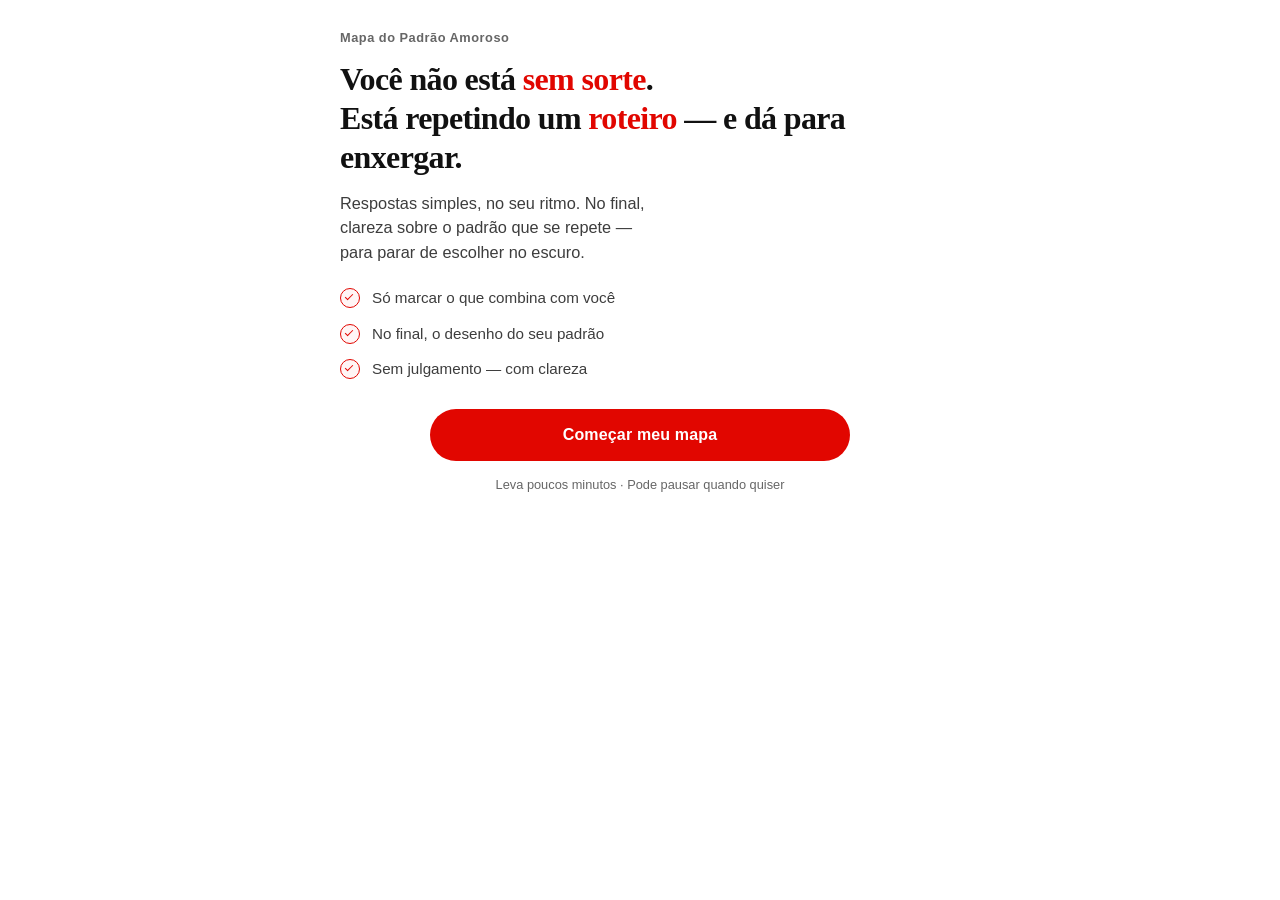
==== index.html @ 49ea4a3d "Publica Mapa do Padrão Amoroso (quiz + oferta Lastlink) App estático na raiz para deploy na Vercel: " ====
<!DOCTYPE html>
<html lang="pt-BR">
<head>
  <meta charset="UTF-8" />
  <meta name="viewport" content="width=device-width, initial-scale=1, viewport-fit=cover" />
  <meta name="theme-color" content="#ffffff" />
  <title>Mapa do Padrão Amoroso</title>
  <link rel="stylesheet" href="styles.css" />
</head>
<body>
  <div id="app">

    <!-- ENTRADA — zero fricção: curta, acolhedora, 1 CTA -->
    <section class="page page-letter" id="page-home" data-page="home">
      <div class="letter-wrap home-wrap">
        <p class="brand-soft" data-stagger>Mapa do Padrão Amoroso</p>
        <h1 class="hero-title" data-stagger>
          Você não está <span class="red">sem sorte</span>.<br />
          Está repetindo um <span class="red">roteiro</span> — e dá para enxergar.
        </h1>
        <p class="sub-hero" data-stagger>
          Respostas simples, no seu ritmo. No final, clareza sobre o padrão
          que se repete — para parar de escolher no escuro.
        </p>

        <ul class="soft-points" data-stagger>
          <li><span class="soft-check" aria-hidden="true"></span> Só marcar o que combina com você</li>
          <li><span class="soft-check" aria-hidden="true"></span> No final, o desenho do seu padrão</li>
          <li><span class="soft-check" aria-hidden="true"></span> Sem julgamento — com clareza</li>
        </ul>

        <div class="cta-block" data-stagger>
          <button type="button" class="btn-red btn-soft btn-ripple" id="btn-start">
            <span class="btn-label">Começar meu mapa</span>
          </button>
          <p class="micro">Leva poucos minutos · Pode pausar quando quiser</p>
        </div>
      </div>
    </section>

    <!-- NOME + SIGNO (opcional — nunca trava) -->
    <section class="page page-letter is-hidden" id="page-profile" data-page="profile" hidden>
      <div class="letter-wrap profile-wrap">
        <button type="button" class="link-text" id="btn-profile-back">← Voltar</button>
        <p class="brand-soft">Quase lá</p>
        <h1 class="hero-title hero-title-sm">Como prefere ser chamada?</h1>
        <p class="sub-hero">Só para personalizar o mapa. Pode pular se quiser.</p>

        <label class="field field-soft">
          <span class="field-label">Seu nome ou como gosta de ser chamada</span>
          <input type="text" id="input-name" class="input-soft" placeholder="Ex.: Carla" maxlength="40" autocomplete="given-name" />
        </label>

        <p class="field-label field-label-block">Seu signo solar <span class="optional">(opcional)</span></p>
        <div class="sign-grid" id="sign-grid" role="listbox" aria-label="Signos"></div>

        <div class="cta-block profile-cta">
          <button type="button" class="btn-red btn-soft btn-ripple" id="btn-profile-next">
            <span class="btn-label">Continuar</span>
          </button>
          <button type="button" class="btn-text" id="btn-profile-skip">Pular e ir direto às perguntas</button>
        </div>
      </div>
    </section>

    <!-- QUIZ -->
    <section class="page page-quiz is-hidden" id="page-quiz" data-page="quiz" hidden>
      <div class="quiz-bar">
        <button type="button" class="link-back" id="btn-quiz-back" aria-label="Voltar">←</button>
        <div class="quiz-progress" aria-hidden="true">
          <div class="quiz-progress-fill" id="quiz-progress-fill"></div>
        </div>
      </div>
      <div class="quiz-inner" id="quiz-inner">
        <figure class="quiz-figure" id="quiz-image-wrap">
          <img id="quiz-image" class="quiz-image" alt="" width="640" height="360" />
        </figure>
        <p class="quiz-axis" id="quiz-axis">Histórico</p>
        <h2 class="quiz-question" id="quiz-question"></h2>
        <p class="quiz-help" id="quiz-help"></p>
        <div class="quiz-options" id="quiz-options" role="group" aria-label="Marque as opções"></div>
        <div class="quiz-multi-bar" id="quiz-multi-bar">
          <p class="quiz-multi-hint" id="quiz-multi-hint">Marque o que combina · pode ser mais de um</p>
          <button type="button" class="btn-red btn-soft btn-ripple" id="btn-multi-next" disabled>
            <span class="btn-label">Continuar</span>
          </button>
        </div>
      </div>
    </section>

    <!-- LOADING — antecipação -->
    <section class="page page-center is-hidden" id="page-loading" data-page="loading" hidden>
      <div class="center-box loading-box">
        <div class="map-radar" aria-hidden="true">
          <span class="radar-ring"></span>
          <span class="radar-ring delay"></span>
          <span class="radar-dot"></span>
        </div>
        <p class="loading-title">Montando o esboço do seu mapa…</p>
        <p class="loading-sub" id="loading-sub">Rastreando repetições no histórico afetivo</p>
        <ul class="loading-ticks" id="loading-ticks" aria-hidden="true">
          <li data-tick>Histórico cruzado</li>
          <li data-tick>Gatilhos mapeados</li>
          <li data-tick>Crenças identificadas</li>
          <li data-tick>Padrão dominante encontrado</li>
        </ul>
      </div>
    </section>

    <!-- OFERTA / RESULTADO PARCIAL (conversão) -->
    <section class="page page-offer is-hidden" id="page-partial" data-page="partial" hidden>
      <div class="offer-wrap">

        <header class="offer-hero">
          <p class="result-kicker" data-stagger>
            <span class="kicker-dot" aria-hidden="true"></span>
            Análise pronta
          </p>
          <p class="offer-personal" id="offer-personal" data-stagger></p>
          <h1 class="result-title" data-stagger>
            Seu padrão dominante<br />
            <span class="red pattern-name" id="partial-name"></span>
          </h1>
          <p class="result-lead" id="partial-summary" data-stagger></p>

          <div class="match-block" data-stagger>
            <div class="match-row">
              <span>Força do padrão nas suas respostas</span>
              <strong><span id="match-pct">0</span>%</strong>
            </div>
            <div class="match-track" aria-hidden="true">
              <div class="match-fill" id="match-fill"></div>
            </div>
            <p class="match-note" id="match-note">Quanto mais alto, mais o ciclo se repete com clareza nos dados.</p>
          </div>
        </header>

        <div class="map-progress-card" data-stagger>
          <div class="map-progress-top">
            <span class="map-progress-label">Completude do seu mapa</span>
            <span class="map-progress-pct"><span id="map-pct">0</span>% liberado</span>
          </div>
          <div class="map-progress-track">
            <div class="map-progress-fill" id="map-fill"></div>
          </div>
          <p class="map-progress-copy">
            Você já investiu o mais difícil: olhar para o ciclo.
            O que falta é o <strong>desenho completo</strong> — gatilhos, crenças, sinais e o plano para quebrar de vez.
          </p>
        </div>

        <div class="panel panel-found" data-stagger>
          <h3 class="panel-title">O que já identificamos em você</h3>
          <ul class="panel-list reveal-list" id="partial-bullets"></ul>
        </div>

        <div class="hook-card" data-stagger>
          <p class="hook-label">O que a maioria não vê sozinha</p>
          <p class="hook-text" id="offer-hook"></p>
        </div>

        <!-- Mapa visual + o principal do parcial + capítulos -->
        <div class="chapters" data-stagger>
          <h3 class="chapters-title">Seu mapa completo contém</h3>

          <figure class="map-hero">
            <img
              src="images/map-complete.jpg"
              alt="Ilustração do mapa do padrão amoroso"
              class="map-hero-img"
              width="640"
              height="360"
            />
            <figcaption class="map-hero-cap">
              Visão do mapa — o ciclo em camadas (parte liberada, parte ainda coberta)
            </figcaption>
          </figure>

          <div class="map-snapshot" id="map-snapshot">
            <div class="map-snapshot-head">
              <span class="map-snapshot-badge">Já revelado</span>
              <h4 class="map-snapshot-pattern" id="snapshot-pattern"></h4>
              <p class="map-snapshot-lead" id="snapshot-lead"></p>
            </div>
            <ul class="map-snapshot-list" id="snapshot-bullets"></ul>
            <div class="map-snapshot-locked">
              <p class="map-snapshot-locked-title">Ainda coberto no mapa</p>
              <ul class="map-snapshot-locked-list">
                <li>Gatilhos exatos que disparam o ciclo em você</li>
                <li>Crenças internas que sustentam a repetição</li>
                <li>Checklist de sinais que você costuma suavizar</li>
                <li>Técnicas práticas para interromper o roteiro</li>
                <li>Critérios para a próxima escolha</li>
              </ul>
              <div class="map-snapshot-fog" aria-hidden="true"></div>
            </div>
          </div>

          <ul class="chapter-list" id="chapter-list">
            <!-- preenchido por JS -->
          </ul>
        </div>

        <div class="peek-grid" data-stagger>
          <div class="peek-card is-open">
            <span class="peek-badge">Livre</span>
            <h4 id="peek-pattern-title">Seu padrão</h4>
            <p id="peek-pattern-text">Você já sabe <em>qual</em> ciclo está ativo.</p>
          </div>
          <div class="peek-card is-locked">
            <span class="peek-badge peek-badge-lock">Bloqueado</span>
            <h4>Como ele te escolhe de volta</h4>
            <p class="blur-text">Por que certos homens acendem exatamente esse alarme em você…</p>
          </div>
          <div class="peek-card is-locked">
            <span class="peek-badge peek-badge-lock">Bloqueado</span>
            <h4>Técnicas de quebra</h4>
            <p class="blur-text">Passos práticos para interromper o ciclo antes da próxima escolha…</p>
          </div>
        </div>

        <blockquote class="quote quote-offer" data-stagger>
          “Eu achei que era azar. Quando fiz o mapa, vi que eu ignorava os mesmos sinais em todo homem.”
          <cite>Patrícia — 41 anos</cite>
        </blockquote>

        <div class="social-strip" data-stagger>
          <p>Mulheres que já começaram a enxergar o ciclo em vez de chamar de “azar”.</p>
          <div class="social-faces" aria-hidden="true">
            <span></span><span></span><span></span><span></span>
          </div>
        </div>

        <!-- Oferta -->
        <div class="price-stage" data-stagger id="price-stage">
          <p class="price-eyebrow">Acesso imediato ao mapa completo</p>
          <p class="price-compare">De <s>R$&nbsp;119,90</s> por apenas</p>
          <p class="price-now">R$&nbsp;9,97</p>
          <p class="price-anchor">Menos que uma saída para tentar esquecer outra dor.</p>
          <ul class="include-list">
            <li>Diagnóstico completo do seu padrão</li>
            <li>Gatilhos + crenças + sinais de alerta</li>
            <li>Técnicas práticas (como orientação psicológica acessível)</li>
            <li>Critérios para a próxima escolha</li>
            <li>Base para rotina de proteção emocional (28 dias)</li>
          </ul>
          <p class="guarantee-pill">
            Garantia de 7 dias — se não identificar ao menos um padrão repetido, devolvemos.
          </p>
        </div>

        <div class="cta-sticky-space"></div>
      </div>

      <!-- CTA fixo — bem visível -->
      <div class="offer-cta-bar" id="offer-cta-bar">
        <div class="offer-cta-inner">
          <div class="offer-cta-copy">
            <strong>Desbloqueie agora</strong>
            <span class="offer-cta-price">
              De <s>R$&nbsp;119,90</s> por apenas
              <em class="offer-cta-price-now">R$&nbsp;9,97</em>
            </span>
          </div>
          <a
            class="btn-red btn-soft btn-ripple btn-cta-main"
            id="btn-unlock"
            href="https://lastlink.com/p/C53821E2C/checkout-payment/"
            target="_blank"
            rel="noopener noreferrer"
          >
            <span class="btn-label">Quero meu mapa completo</span>
          </a>
        </div>
        <p class="offer-cta-sub">Você não precisa sofrer mais uma vez para aprender.</p>
      </div>
    </section>

    <!-- CHECKOUT (fallback / se alguém cair aqui) -->
    <section class="page page-center is-hidden" id="page-pay" data-page="pay" hidden>
      <div class="center-box pay-box">
        <div class="pay-seal" aria-hidden="true">✓</div>
        <h2 class="pay-title">Desbloqueie seu mapa completo</h2>
        <p class="pay-price">R$&nbsp;9,97</p>
        <p class="pay-desc">
          Pagamento seguro. Você será levada à página de checkout.
        </p>
        <a
          class="btn-red btn-soft btn-ripple"
          id="btn-pay-demo"
          href="https://lastlink.com/p/C53821E2C/checkout-payment/"
          target="_blank"
          rel="noopener noreferrer"
        >
          <span class="btn-label">Pagar R$&nbsp;9,97 e liberar o mapa</span>
        </a>
        <button type="button" class="btn-ghost" id="btn-pay-back">Voltar ao resultado</button>
      </div>
    </section>

    <!-- RESULTADO COMPLETO -->
    <section class="page page-result is-hidden" id="page-full" data-page="full" hidden>
      <div class="letter-wrap full-wrap">
        <p class="result-kicker success-kicker">
          <span class="kicker-dot kicker-dot-ok"></span>
          Mapa completo · desbloqueado
        </p>
        <h1 class="result-title">
          <span class="red" id="full-name"></span>
        </h1>
        <p class="result-lead" id="full-mirror"></p>

        <article class="block" data-stagger>
          <h3>1. O que esse padrão é (em linguagem clara)</h3>
          <p id="full-what"></p>
        </article>

        <article class="block" data-stagger>
          <h3>2. Como ele se forma em você</h3>
          <p id="full-how"></p>
        </article>

        <article class="block" data-stagger>
          <h3>3. Seus gatilhos mais prováveis</h3>
          <ul id="full-triggers"></ul>
        </article>

        <article class="block" data-stagger>
          <h3>4. Crenças que sustentam o ciclo</h3>
          <ul id="full-beliefs"></ul>
        </article>

        <article class="block" data-stagger>
          <h3>5. Sinais de alerta que você tende a suavizar</h3>
          <ul id="full-signals"></ul>
        </article>

        <article class="block block-tech" data-stagger>
          <h3>6. Técnicas para interromper (prática)</h3>
          <div id="full-techniques"></div>
        </article>

        <article class="block" data-stagger>
          <h3>7. Critérios para a próxima escolha</h3>
          <ul id="full-criteria"></ul>
        </article>

        <article class="block block-soft" data-stagger>
          <h3>Nota importante</h3>
          <p>
            Este mapa organiza padrões comuns descritos em psicologia dos relacionamentos
            (apego, repetição afetiva, regulação emocional). Ele <strong>não diagnostica transtorno</strong>
            e <strong>não substitui terapia</strong>. Se você estiver em risco ou sofrimento intenso,
            busque ajuda profissional.
          </p>
        </article>

        <button type="button" class="btn-ghost" id="btn-restart">Refazer o mapa</button>
        <p class="disclaimer">Material de autoconhecimento. Não substitui psicoterapia.</p>
      </div>
    </section>

  </div>
  <script src="data.js"></script>
  <script src="motion.js"></script>
  <script src="app.js"></script>
</body>
</html>
---- styles.css ----
/* Mapa do Padrão Amoroso — carta branca + vermelho + motion fluido */

:root {
  --bg: #ffffff;
  --ink: #111111;
  --muted: #3d3d3d;
  --muted-2: #5c5c5c;
  --line: #e6e6e6;
  --soft: #f6f6f6;
  --red: #e10600;
  --red-dark: #b80500;
  --red-soft: #fff5f5;
  --max: 640px;
  --font: Georgia, "Times New Roman", Times, serif;
  --font-ui: -apple-system, BlinkMacSystemFont, "Segoe UI", Roboto, "Helvetica Neue", Arial, sans-serif;
  --ease: cubic-bezier(0.22, 1, 0.36, 1);
  --ease-out: cubic-bezier(0.16, 1, 0.3, 1);
  --z-sticky: 40;
  --dur: 0.28s;
}

*,
*::before,
*::after {
  box-sizing: border-box;
}

html {
  -webkit-text-size-adjust: 100%;
  scroll-behavior: smooth;
}

body {
  margin: 0;
  background: var(--bg);
  color: var(--ink);
  font-family: var(--font-ui);
  font-size: 17px;
  line-height: 1.55;
  -webkit-font-smoothing: antialiased;
}

.is-hidden,
[hidden] {
  display: none !important;
}

#app {
  min-height: 100dvh;
  transition: opacity var(--dur) var(--ease), transform var(--dur) var(--ease);
}

#app.page-out-fwd {
  opacity: 0;
  transform: translateY(10px);
}

#app.page-out-back {
  opacity: 0;
  transform: translateY(-8px);
}

#app.page-in {
  animation: pageIn 0.32s var(--ease-out) both;
}

@keyframes pageIn {
  from {
    opacity: 0;
    transform: translateY(12px);
  }
  to {
    opacity: 1;
    transform: none;
  }
}

.page {
  min-height: 100dvh;
}

.letter-wrap,
.offer-wrap,
.full-wrap {
  max-width: var(--max);
  margin: 0 auto;
  padding: 28px 20px 48px;
}

/* Stagger base — visível por padrão (não some se JS falhar) */
[data-stagger] {
  animation: none;
}

.page-letter [data-stagger],
.offer-wrap [data-stagger].is-in,
.full-wrap [data-stagger].is-in {
  animation: riseIn 0.45s var(--ease-out) both;
  animation-delay: calc(var(--i, 0) * 55ms);
}

@keyframes riseIn {
  from {
    opacity: 0;
    transform: translateY(14px);
  }
  to {
    opacity: 1;
    transform: none;
  }
}

.hero-title {
  margin: 0 0 14px;
  font-family: var(--font);
  font-size: clamp(1.55rem, 5.2vw, 2rem);
  font-weight: 600;
  line-height: 1.22;
  letter-spacing: -0.02em;
  text-wrap: balance;
}

.sub-hero {
  margin: 0 0 22px;
  font-size: 1.02rem;
  color: var(--muted);
  line-height: 1.5;
  text-wrap: pretty;
  max-width: 36ch;
}

.red {
  color: var(--red);
}

.letter-body p {
  margin: 0 0 14px;
  font-family: var(--font);
  font-size: 1.125rem;
  line-height: 1.55;
}

.letter-body .bold-line {
  font-weight: 700;
  margin-top: 8px;
}

.check-list {
  margin: 24px 0;
  padding: 16px 16px 16px 36px;
  background: var(--soft);
  border: 1px solid var(--line);
  list-style: disc;
}

.check-list li {
  margin: 0 0 8px;
  font-size: 0.95rem;
  color: var(--muted);
}

.check-list li:last-child {
  margin-bottom: 0;
}

/* Buttons */
.btn-red {
  position: relative;
  display: block;
  width: 100%;
  max-width: 420px;
  margin: 0 auto;
  min-height: 52px;
  padding: 14px 22px;
  border: none;
  background: var(--red);
  color: #fff;
  font-family: var(--font-ui);
  font-size: 1rem;
  font-weight: 600;
  letter-spacing: 0.01em;
  cursor: pointer;
  text-align: center;
  overflow: hidden;
  border-radius: 999px;
  text-decoration: none;
  transition: background 0.2s var(--ease), transform 0.15s var(--ease);
}

a.btn-red {
  box-sizing: border-box;
  line-height: 1.25;
}

.btn-soft {
  font-weight: 600;
}

.btn-red:hover {
  background: var(--red-dark);
}

.btn-red:active {
  transform: scale(0.98);
}

.btn-red:disabled {
  opacity: 0.45;
  cursor: not-allowed;
  transform: none;
}

.btn-red:focus-visible,
.btn-ghost:focus-visible,
.opt:focus-visible,
.link-back:focus-visible,
input:focus-visible {
  outline: 3px solid #111;
  outline-offset: 2px;
}

.btn-ghost {
  display: block;
  width: 100%;
  max-width: 420px;
  margin: 12px auto 0;
  min-height: 48px;
  padding: 12px 16px;
  border: 1px solid #ccc;
  background: #fff;
  color: var(--ink);
  font-family: var(--font-ui);
  font-size: 0.95rem;
  font-weight: 500;
  cursor: pointer;
  border-radius: 999px;
  transition: background 0.2s var(--ease), border-color 0.2s var(--ease);
}

.btn-text {
  display: block;
  width: 100%;
  max-width: 420px;
  margin: 14px auto 0;
  border: none;
  background: transparent;
  color: #666;
  font-family: var(--font-ui);
  font-size: 0.9rem;
  font-weight: 500;
  cursor: pointer;
  text-decoration: underline;
  text-underline-offset: 3px;
  padding: 8px;
}

.btn-text:hover {
  color: var(--ink);
}

.link-text {
  display: inline-block;
  margin: 0 0 16px;
  border: none;
  background: transparent;
  color: #666;
  font: inherit;
  font-size: 0.9rem;
  cursor: pointer;
  padding: 0;
}

.brand-soft {
  margin: 0 0 12px;
  font-size: 0.8rem;
  font-weight: 600;
  letter-spacing: 0.04em;
  color: #666;
}

.hero-title-sm {
  font-size: clamp(1.4rem, 4.5vw, 1.75rem);
}

.soft-points {
  list-style: none;
  margin: 0 0 28px;
  padding: 0;
  display: flex;
  flex-direction: column;
  gap: 12px;
}

.soft-points li {
  display: flex;
  align-items: center;
  gap: 12px;
  font-size: 0.95rem;
  color: var(--muted);
}

.soft-check {
  flex-shrink: 0;
  width: 20px;
  height: 20px;
  border-radius: 50%;
  border: 1.5px solid var(--red);
  background: var(--red-soft);
  position: relative;
}

.soft-check::after {
  content: "";
  position: absolute;
  left: 6px;
  top: 3px;
  width: 4px;
  height: 8px;
  border: solid var(--red);
  border-width: 0 1.5px 1.5px 0;
  transform: rotate(45deg);
}

.field-soft {
  margin: 8px 0 20px;
}

.field-label {
  display: block;
  font-size: 0.85rem;
  font-weight: 600;
  color: #555;
  margin-bottom: 8px;
}

.field-label-block {
  margin: 8px 0 10px;
}

.optional {
  font-weight: 400;
  color: #999;
}

.input-soft {
  width: 100%;
  min-height: 50px;
  padding: 12px 16px;
  border: 1px solid #ddd;
  border-radius: 12px;
  font: inherit;
  font-size: 1rem;
  background: #fafafa;
  transition: border-color 0.2s var(--ease), background 0.2s var(--ease);
}

.input-soft:focus {
  outline: none;
  border-color: #999;
  background: #fff;
}

.input-soft::placeholder {
  color: #aaa;
}

.sign-grid {
  display: grid;
  grid-template-columns: repeat(3, 1fr);
  gap: 8px;
  margin-bottom: 28px;
}

.sign-chip {
  display: flex;
  flex-direction: column;
  align-items: center;
  justify-content: center;
  gap: 2px;
  min-height: 64px;
  padding: 10px 6px 8px;
  border: 1px solid #e0e0e0;
  border-radius: 12px;
  background: #fafafa;
  color: var(--ink);
  font: inherit;
  font-size: 0.78rem;
  font-weight: 500;
  cursor: pointer;
  transition: border-color 0.15s var(--ease), background 0.15s var(--ease), color 0.15s var(--ease);
}

.sign-symbol {
  display: block;
  font-size: 1.45rem;
  line-height: 1.1;
  font-weight: 400;
  color: #333;
  font-family: "Segoe UI Symbol", "Apple Symbols", "Noto Sans Symbols", "DejaVu Sans", serif;
}

.sign-name {
  display: block;
  line-height: 1.2;
}

.sign-chip:hover {
  border-color: #bbb;
}

.sign-chip:hover .sign-symbol {
  color: var(--red);
}

.sign-chip.is-selected {
  border-color: var(--red);
  background: var(--red-soft);
  color: #8a0500;
}

.sign-chip.is-selected .sign-symbol {
  color: var(--red);
}

.profile-cta {
  margin-top: 8px;
}

.profile-wrap {
  padding-top: 20px;
}

.btn-ghost:hover {
  background: var(--soft);
}

.btn-label {
  position: relative;
  z-index: 1;
}

.ripple-ink {
  position: absolute;
  width: 12px;
  height: 12px;
  margin: -6px 0 0 -6px;
  border-radius: 50%;
  background: rgba(255, 255, 255, 0.45);
  pointer-events: none;
  animation: ripple 0.55s var(--ease-out) forwards;
}

@keyframes ripple {
  to {
    transform: scale(28);
    opacity: 0;
  }
}

.cta-pulse {
  animation: ctaPulse 0.7s var(--ease);
}

@keyframes ctaPulse {
  0%,
  100% {
    transform: scale(1);
  }
  40% {
    transform: scale(1.03);
  }
  70% {
    transform: scale(0.99);
  }
}

.nudge {
  animation: nudge 0.4s var(--ease);
}

@keyframes nudge {
  0%,
  100% {
    transform: translateX(0);
  }
  25% {
    transform: translateX(-6px);
  }
  75% {
    transform: translateX(6px);
  }
}

.micro {
  margin: 14px 0 0;
  text-align: center;
  font-size: 0.8rem;
  color: #666;
}

.disclaimer {
  margin: 20px 0 0;
  font-size: 0.75rem;
  color: #777;
  line-height: 1.4;
}

/* QUIZ */
.page-quiz {
  display: flex;
  flex-direction: column;
  max-width: var(--max);
  margin: 0 auto;
}

.quiz-bar {
  display: flex;
  align-items: center;
  gap: 10px;
  padding: 14px 16px;
  border-bottom: 1px solid var(--line);
  position: sticky;
  top: 0;
  background: rgba(255, 255, 255, 0.96);
  backdrop-filter: blur(8px);
  z-index: var(--z-sticky);
}

.link-back {
  border: none;
  background: transparent;
  font-size: 1.25rem;
  line-height: 1;
  cursor: pointer;
  padding: 4px 8px;
  color: var(--ink);
  transition: transform 0.15s var(--ease);
}

.link-back:active {
  transform: translateX(-3px);
}

.quiz-progress {
  flex: 1;
  height: 6px;
  background: #eee;
  border-radius: 99px;
  overflow: hidden;
}

.quiz-progress-fill {
  height: 100%;
  width: 0%;
  background: var(--red);
  border-radius: inherit;
  transition: width 0.4s var(--ease-out);
}

.quiz-inner {
  padding: 16px 20px 40px;
}

.quiz-inner.is-swap .quiz-figure,
.quiz-inner.is-swap .quiz-axis,
.quiz-inner.is-swap .quiz-question,
.quiz-inner.is-swap .quiz-help,
.quiz-inner.is-swap .quiz-options {
  animation: qIn 0.35s var(--ease-out) both;
}

@keyframes qIn {
  from {
    opacity: 0;
    transform: translateY(10px);
  }
  to {
    opacity: 1;
    transform: none;
  }
}

.quiz-figure {
  margin: 0 0 18px;
  border: none;
  background: #f4f4f4;
  overflow: hidden;
  max-height: 168px;
  border-radius: 14px;
}

.quiz-image {
  display: block;
  width: 100%;
  height: 168px;
  object-fit: cover;
  object-position: center 30%;
  transform: scale(1.03);
  transition: transform 0.8s var(--ease-out), opacity 0.35s var(--ease);
}

.quiz-figure.is-ready .quiz-image {
  transform: scale(1);
}

.quiz-axis {
  margin: 0 0 8px;
  font-size: 0.75rem;
  font-weight: 700;
  letter-spacing: 0.06em;
  text-transform: uppercase;
  color: var(--red);
}

.quiz-question {
  margin: 0 0 10px;
  font-family: var(--font);
  font-size: clamp(1.35rem, 4.5vw, 1.6rem);
  font-weight: 700;
  line-height: 1.25;
  letter-spacing: -0.02em;
  text-wrap: balance;
}

.quiz-help {
  margin: 0 0 20px;
  font-size: 0.9rem;
  color: #666;
}

.quiz-options {
  display: flex;
  flex-direction: column;
  gap: 10px;
}

.opt {
  position: relative;
  display: block;
  width: 100%;
  text-align: left;
  padding: 14px 16px;
  border: 1px solid #e5e5e5;
  border-radius: 12px;
  background: #fafafa;
  color: var(--ink);
  font-family: var(--font-ui);
  font-size: 0.95rem;
  line-height: 1.4;
  font-weight: 400;
  cursor: pointer;
  overflow: hidden;
  transition: border-color 0.15s var(--ease), background 0.15s var(--ease), transform 0.15s var(--ease);
  animation: optIn 0.35s var(--ease-out) both;
  animation-delay: calc(var(--i, 0) * 40ms);
}

@keyframes optIn {
  from {
    opacity: 0;
    transform: translateY(8px);
  }
  to {
    opacity: 1;
    transform: none;
  }
}

.opt:hover {
  border-color: #111;
}

.opt:active {
  transform: scale(0.99);
}

.opt.is-selected {
  border-color: var(--red);
  background: var(--red-soft);
}

.opt.is-flash {
  animation: optFlash 0.35s var(--ease);
}

@keyframes optFlash {
  0% {
    background: #fff;
  }
  40% {
    background: var(--red-soft);
  }
  100% {
    background: var(--red-soft);
  }
}

.opt-check {
  display: flex;
  align-items: flex-start;
  gap: 12px;
}

.check-box {
  flex-shrink: 0;
  width: 22px;
  height: 22px;
  margin-top: 1px;
  border: 1.5px solid #ccc;
  border-radius: 6px;
  background: #fff;
  position: relative;
  transition: background 0.15s var(--ease), border-color 0.15s var(--ease);
}

.opt-check.is-selected .check-box {
  border-color: var(--red);
  background: var(--red);
}

.opt-check.is-selected .check-box::after {
  content: "";
  position: absolute;
  left: 6px;
  top: 2px;
  width: 5px;
  height: 10px;
  border: solid #fff;
  border-width: 0 2px 2px 0;
  transform: rotate(45deg);
  animation: checkPop 0.25s var(--ease-out);
}

@keyframes checkPop {
  from {
    transform: rotate(45deg) scale(0);
  }
  to {
    transform: rotate(45deg) scale(1);
  }
}

.opt-label {
  flex: 1;
  line-height: 1.4;
}

.quiz-multi-bar {
  margin-top: 18px;
  padding-top: 8px;
}

.quiz-multi-hint {
  margin: 0 0 10px;
  font-size: 0.85rem;
  color: #666;
  text-align: center;
}

.quiz-multi-bar .btn-red {
  max-width: none;
}

/* Loading */
.page-center {
  display: flex;
  align-items: center;
  justify-content: center;
  padding: 24px;
}

.center-box {
  max-width: 400px;
  width: 100%;
  text-align: center;
}

.map-radar {
  position: relative;
  width: 88px;
  height: 88px;
  margin: 0 auto 20px;
}

.radar-ring {
  position: absolute;
  inset: 0;
  border: 2px solid rgba(225, 6, 0, 0.25);
  border-radius: 50%;
  animation: radar 1.6s var(--ease-out) infinite;
}

.radar-ring.delay {
  animation-delay: 0.5s;
}

.radar-dot {
  position: absolute;
  top: 50%;
  left: 50%;
  width: 12px;
  height: 12px;
  margin: -6px 0 0 -6px;
  background: var(--red);
  border-radius: 50%;
  box-shadow: 0 0 0 6px rgba(225, 6, 0, 0.12);
}

@keyframes radar {
  0% {
    transform: scale(0.55);
    opacity: 1;
  }
  100% {
    transform: scale(1.15);
    opacity: 0;
  }
}

.loading-title {
  margin: 0 0 8px;
  font-family: var(--font);
  font-size: 1.35rem;
  font-weight: 700;
  letter-spacing: -0.02em;
}

.loading-sub {
  margin: 0 0 20px;
  color: #666;
  font-size: 0.95rem;
  min-height: 1.4em;
}

.loading-ticks {
  list-style: none;
  margin: 0;
  padding: 0;
  text-align: left;
  max-width: 260px;
  margin-inline: auto;
}

.loading-ticks li {
  position: relative;
  padding: 8px 0 8px 28px;
  font-size: 0.9rem;
  color: #aaa;
  transition: color 0.3s var(--ease);
}

.loading-ticks li::before {
  content: "";
  position: absolute;
  left: 0;
  top: 50%;
  width: 16px;
  height: 16px;
  margin-top: -8px;
  border: 2px solid #ddd;
  border-radius: 50%;
  transition: border-color 0.3s, background 0.3s;
}

.loading-ticks li.is-done {
  color: var(--ink);
}

.loading-ticks li.is-done::before {
  border-color: var(--red);
  background: var(--red);
  box-shadow: inset 0 0 0 3px #fff;
}

/* ========== OFERTA (conversão) ========== */
.page-offer {
  padding-bottom: 120px;
}

.offer-hero {
  margin-bottom: 8px;
}

.result-kicker {
  display: inline-flex;
  align-items: center;
  gap: 8px;
  margin: 0 0 12px;
  font-size: 0.75rem;
  font-weight: 700;
  letter-spacing: 0.06em;
  text-transform: uppercase;
  color: #666;
}

.kicker-dot {
  width: 8px;
  height: 8px;
  border-radius: 50%;
  background: var(--red);
  animation: blink 1.4s ease infinite;
}

.kicker-dot-ok {
  background: #0a7a3e;
  animation: none;
}

@keyframes blink {
  0%,
  100% {
    opacity: 1;
  }
  50% {
    opacity: 0.35;
  }
}

.offer-personal {
  margin: 0 0 10px;
  font-size: 0.95rem;
  color: var(--muted);
  font-weight: 500;
}

.result-title {
  margin: 0 0 14px;
  font-family: var(--font);
  font-size: clamp(1.55rem, 5vw, 1.95rem);
  line-height: 1.2;
  font-weight: 700;
  letter-spacing: -0.02em;
  text-wrap: balance;
}

.pattern-name {
  display: inline-block;
  animation: namePop 0.5s var(--ease-out) both;
}

@keyframes namePop {
  from {
    opacity: 0;
    transform: translateY(8px);
  }
  to {
    opacity: 1;
    transform: none;
  }
}

.result-lead {
  margin: 0 0 20px;
  font-family: var(--font);
  font-size: 1.08rem;
  color: var(--muted);
  text-wrap: pretty;
}

.match-block {
  margin: 0 0 22px;
  padding: 14px 16px;
  background: var(--soft);
  border: 1px solid var(--line);
}

.match-row {
  display: flex;
  justify-content: space-between;
  align-items: baseline;
  gap: 12px;
  font-size: 0.9rem;
  margin-bottom: 8px;
}

.match-row strong {
  font-size: 1.15rem;
  color: var(--red);
}

.match-track {
  height: 8px;
  background: #e0e0e0;
  border-radius: 99px;
  overflow: hidden;
}

.match-fill {
  height: 100%;
  width: 0%;
  background: linear-gradient(90deg, #c10500, var(--red));
  border-radius: inherit;
}

.match-note {
  margin: 8px 0 0;
  font-size: 0.8rem;
  color: #666;
}

.map-progress-card {
  margin: 0 0 20px;
  padding: 18px 16px;
  border: 1px solid var(--line);
  border-radius: 14px;
  background: #fafafa;
}

.map-progress-top {
  display: flex;
  justify-content: space-between;
  gap: 10px;
  font-size: 0.85rem;
  font-weight: 600;
  margin-bottom: 10px;
}

.map-progress-pct {
  color: var(--red);
}

.map-progress-track {
  height: 10px;
  background: #eee;
  border-radius: 99px;
  overflow: hidden;
  margin-bottom: 12px;
}

.map-progress-fill {
  height: 100%;
  width: 0%;
  background: var(--red);
  border-radius: inherit;
}

.map-progress-copy {
  margin: 0;
  font-size: 0.92rem;
  color: var(--muted);
  line-height: 1.5;
}

.panel {
  position: relative;
  margin: 0 0 16px;
  padding: 16px;
  border: 1px solid var(--line);
  border-radius: 14px;
  background: var(--soft);
}

.panel-title {
  margin: 0 0 10px;
  font-size: 0.95rem;
  font-weight: 700;
}

.panel-list {
  margin: 0;
  padding-left: 1.15rem;
}

.panel-list li {
  margin: 0 0 8px;
  font-size: 0.95rem;
  color: var(--muted);
}

.reveal-list li {
  opacity: 0;
  transform: translateX(-8px);
  animation: liIn 0.4s var(--ease-out) forwards;
  animation-delay: calc(var(--i, 0) * 90ms);
}

@keyframes liIn {
  to {
    opacity: 1;
    transform: none;
  }
}

.hook-card {
  margin: 0 0 22px;
  padding: 16px 18px;
  background: var(--red-soft);
  border: 1px solid #f0c4c2;
  border-radius: 14px;
}

.hook-label {
  margin: 0 0 6px;
  font-size: 0.7rem;
  font-weight: 700;
  letter-spacing: 0.07em;
  text-transform: uppercase;
  color: var(--red);
}

.hook-text {
  margin: 0;
  font-family: var(--font);
  font-size: 1.1rem;
  line-height: 1.4;
  color: var(--ink);
}

.chapters {
  margin: 0 0 22px;
}

.chapters-title {
  margin: 0 0 14px;
  font-size: 1.1rem;
  font-weight: 700;
  letter-spacing: -0.01em;
}

.map-hero {
  margin: 0 0 14px;
  border-radius: 14px;
  overflow: hidden;
  background: #f0f0f0;
  border: 1px solid var(--line);
}

.map-hero-img {
  display: block;
  width: 100%;
  height: auto;
  max-height: 200px;
  object-fit: cover;
  object-position: center;
  vertical-align: middle;
}

.map-hero-cap {
  margin: 0;
  padding: 8px 12px 10px;
  font-size: 0.75rem;
  color: #777;
  background: #fafafa;
  border-top: 1px solid var(--line);
}

.map-snapshot {
  margin: 0 0 14px;
  border: 1px solid var(--line);
  border-radius: 14px;
  overflow: hidden;
  background: #fff;
}

.map-snapshot-head {
  padding: 16px 16px 12px;
  background: var(--red-soft);
  border-bottom: 1px solid #f0c4c2;
}

.map-snapshot-badge {
  display: inline-block;
  margin-bottom: 8px;
  font-size: 0.68rem;
  font-weight: 700;
  letter-spacing: 0.06em;
  text-transform: uppercase;
  color: var(--red);
}

.map-snapshot-pattern {
  margin: 0 0 8px;
  font-family: var(--font);
  font-size: 1.25rem;
  font-weight: 600;
  line-height: 1.25;
  letter-spacing: -0.02em;
  color: var(--ink);
}

.map-snapshot-lead {
  margin: 0;
  font-size: 0.9rem;
  color: var(--muted);
  line-height: 1.45;
}

.map-snapshot-list {
  margin: 0;
  padding: 14px 16px 14px 2rem;
  list-style: disc;
}

.map-snapshot-list li {
  margin: 0 0 8px;
  font-size: 0.92rem;
  color: var(--muted);
}

.map-snapshot-list li:last-child {
  margin-bottom: 0;
}

.map-snapshot-locked {
  position: relative;
  padding: 14px 16px 18px;
  border-top: 1px solid var(--line);
  background: #fafafa;
  overflow: hidden;
}

.map-snapshot-locked-title {
  margin: 0 0 8px;
  font-size: 0.8rem;
  font-weight: 700;
  color: #666;
  position: relative;
  z-index: 1;
}

.map-snapshot-locked-list {
  margin: 0;
  padding: 0 0 0 1.1rem;
  position: relative;
  z-index: 1;
}

.map-snapshot-locked-list li {
  margin: 0 0 6px;
  font-size: 0.88rem;
  color: #888;
  filter: blur(2.5px);
  user-select: none;
}

.map-snapshot-fog {
  position: absolute;
  inset: 35% 0 0;
  background: linear-gradient(to bottom, transparent, #fafafa 70%);
  pointer-events: none;
  z-index: 2;
}

.chapter-list {
  list-style: none;
  margin: 0;
  padding: 0;
  border: 1px solid var(--line);
  border-radius: 14px;
  overflow: hidden;
}

.chapter-item {
  display: grid;
  grid-template-columns: 36px 1fr auto;
  gap: 10px;
  align-items: start;
  padding: 14px 14px;
  border-bottom: 1px solid var(--line);
  background: #fff;
  opacity: 0;
  transform: translateY(8px);
  animation: riseIn 0.4s var(--ease-out) forwards;
  animation-delay: calc(var(--i, 0) * 70ms);
}

.chapter-item:last-child {
  border-bottom: none;
}

.chapter-icon {
  width: 28px;
  height: 28px;
  display: grid;
  place-items: center;
  font-size: 0.85rem;
  font-weight: 700;
  border: 1.5px solid var(--line);
  border-radius: 8px;
  color: #888;
}

.chapter-item.is-free .chapter-icon {
  border-color: var(--red);
  color: var(--red);
  background: var(--red-soft);
}

.chapter-item.is-locked .chapter-icon {
  background: #f3f3f3;
}

.chapter-body h4 {
  margin: 0 0 4px;
  font-size: 0.95rem;
  font-weight: 700;
}

.chapter-body p {
  margin: 0;
  font-size: 0.82rem;
  color: #666;
}

.chapter-item.is-locked .chapter-body h4 {
  color: #444;
}

.chapter-tag {
  font-size: 0.65rem;
  font-weight: 700;
  letter-spacing: 0.04em;
  text-transform: uppercase;
  color: #888;
  padding-top: 4px;
}

.chapter-item.is-free .chapter-tag {
  color: var(--red);
}

.peek-grid {
  display: grid;
  grid-template-columns: 1fr;
  gap: 10px;
  margin: 0 0 22px;
}

@media (min-width: 520px) {
  .peek-grid {
    grid-template-columns: repeat(3, 1fr);
  }
}

.peek-card {
  padding: 14px;
  border: 1px solid var(--line);
  border-radius: 12px;
  background: #fff;
  min-height: 120px;
}

.peek-card.is-open {
  border-color: var(--red);
  background: var(--red-soft);
}

.peek-card h4 {
  margin: 0 0 6px;
  font-size: 0.9rem;
}

.peek-card p {
  margin: 0;
  font-size: 0.82rem;
  color: #555;
}

.peek-badge {
  display: inline-block;
  margin-bottom: 8px;
  font-size: 0.65rem;
  font-weight: 700;
  letter-spacing: 0.05em;
  text-transform: uppercase;
  color: var(--red);
}

.peek-badge-lock {
  color: #888;
}

.blur-text {
  filter: blur(3.5px);
  user-select: none;
  color: #999 !important;
}

.quote {
  margin: 0 0 18px;
  padding: 16px 18px;
  background: var(--soft);
  font-family: var(--font);
  font-size: 1.05rem;
  font-style: italic;
  line-height: 1.4;
  color: var(--ink);
  border: 1px solid var(--line);
  border-radius: 14px;
}

.quote cite {
  display: block;
  margin-top: 10px;
  font-family: var(--font-ui);
  font-size: 0.75rem;
  font-style: normal;
  font-weight: 600;
  color: #666;
}

.social-strip {
  display: flex;
  align-items: center;
  justify-content: space-between;
  gap: 12px;
  margin: 0 0 24px;
  padding: 12px 0;
  font-size: 0.85rem;
  color: #555;
}

.social-faces {
  display: flex;
  flex-shrink: 0;
}

.social-faces span {
  width: 28px;
  height: 28px;
  border-radius: 50%;
  border: 2px solid #fff;
  margin-left: -8px;
  background: linear-gradient(135deg, #ddd, #bbb);
}

.social-faces span:first-child {
  margin-left: 0;
  background: linear-gradient(135deg, #f0c4c2, #e8a09c);
}

.social-faces span:nth-child(2) {
  background: linear-gradient(135deg, #c9c9c9, #999);
}

.social-faces span:nth-child(3) {
  background: linear-gradient(135deg, #e8d5c4, #c4a484);
}

.social-faces span:nth-child(4) {
  background: linear-gradient(135deg, #d4d4d4, #aaa);
}

.price-stage {
  margin: 0 0 16px;
  padding: 22px 18px;
  border: 1px solid var(--line);
  border-radius: 14px;
  text-align: center;
  background: #fafafa;
}

.price-eyebrow {
  margin: 0 0 6px;
  font-size: 0.75rem;
  font-weight: 700;
  letter-spacing: 0.06em;
  text-transform: uppercase;
  color: #666;
}

.price-compare {
  margin: 0;
  font-size: 0.95rem;
  color: #666;
}

.price-compare s {
  color: #999;
}

.price-now {
  margin: 6px 0 8px;
  font-family: var(--font);
  font-size: 3rem;
  font-weight: 700;
  color: var(--red);
  line-height: 1;
  letter-spacing: -0.03em;
}

.price-anchor {
  margin: 0 0 16px;
  font-size: 0.9rem;
  color: #555;
}

.include-list {
  list-style: none;
  margin: 0 0 16px;
  padding: 0;
  text-align: left;
}

.include-list li {
  position: relative;
  padding: 8px 0 8px 28px;
  font-size: 0.92rem;
  color: var(--muted);
  border-bottom: 1px solid var(--line);
}

.include-list li:last-child {
  border-bottom: none;
}

.include-list li::before {
  content: "✓";
  position: absolute;
  left: 0;
  color: var(--red);
  font-weight: 700;
}

.guarantee-pill {
  margin: 0;
  padding: 10px 12px;
  font-size: 0.82rem;
  color: #444;
  background: var(--soft);
  border: 1px solid var(--line);
}

/* CTA bar fixa — destaque de preço e contraste */
.offer-cta-bar {
  position: fixed;
  left: 0;
  right: 0;
  bottom: 0;
  z-index: var(--z-sticky);
  padding: 14px 16px calc(14px + env(safe-area-inset-bottom, 0));
  background: #111;
  border-top: 3px solid var(--red);
  box-shadow: 0 -8px 28px rgba(0, 0, 0, 0.22);
  transform: translateY(110%);
  transition: transform 0.4s var(--ease-out);
}

.offer-cta-bar.is-visible {
  transform: translateY(0);
}

.offer-cta-inner {
  max-width: var(--max);
  margin: 0 auto;
  display: flex;
  align-items: center;
  gap: 12px;
}

.offer-cta-copy {
  flex: 1;
  min-width: 0;
  display: flex;
  flex-direction: column;
  gap: 2px;
  font-size: 0.8rem;
  color: #ccc;
}

.offer-cta-copy strong {
  font-size: 1rem;
  font-weight: 700;
  color: #fff;
  letter-spacing: -0.01em;
}

.offer-cta-price {
  display: block;
  font-size: 0.78rem;
  font-weight: 500;
  color: #bbb;
  line-height: 1.35;
}

.offer-cta-price s {
  color: #888;
  text-decoration: line-through;
}

.offer-cta-price-now {
  display: inline;
  font-style: normal;
  font-weight: 800;
  font-size: 1.05rem;
  color: #fff;
  background: var(--red);
  padding: 1px 8px 2px;
  border-radius: 4px;
  margin-left: 2px;
  white-space: nowrap;
}

.offer-cta-inner .btn-red {
  max-width: none;
  width: auto;
  flex: 1.15;
  min-width: 148px;
  margin: 0;
  font-size: 0.9rem;
  font-weight: 700;
  min-height: 50px;
  padding: 12px 14px;
  border-radius: 999px;
  box-shadow: 0 0 0 2px rgba(255, 255, 255, 0.12);
}

.offer-cta-sub {
  max-width: var(--max);
  margin: 8px auto 0;
  text-align: center;
  font-size: 0.72rem;
  color: #999;
}

.cta-sticky-space {
  height: 100px;
}

@media (max-width: 400px) {
  .offer-cta-inner {
    flex-direction: column;
    align-items: stretch;
  }

  .offer-cta-copy {
    text-align: center;
  }

  .offer-cta-inner .btn-red {
    width: 100%;
    flex: none;
  }

  .cta-sticky-space {
    height: 130px;
  }
}

/* Pay */
.pay-box {
  text-align: left;
}

.pay-seal {
  width: 48px;
  height: 48px;
  margin: 0 auto 12px;
  display: grid;
  place-items: center;
  border: 2px solid var(--red);
  color: var(--red);
  font-size: 1.4rem;
  font-weight: 700;
  animation: namePop 0.4s var(--ease-out);
}

.pay-title {
  margin: 0 0 8px;
  font-family: var(--font);
  font-size: 1.5rem;
  text-align: center;
  letter-spacing: -0.02em;
}

.pay-price {
  margin: 0 0 12px;
  text-align: center;
  font-size: 2rem;
  font-weight: 700;
  color: var(--red);
}

.pay-desc {
  margin: 0 0 16px;
  font-size: 0.95rem;
  color: #555;
  text-align: center;
}

.field {
  display: block;
  margin-bottom: 16px;
  font-size: 0.85rem;
  font-weight: 600;
  color: #444;
}

.field input {
  display: block;
  width: 100%;
  margin-top: 6px;
  min-height: 48px;
  padding: 10px 12px;
  border: 1px solid #ccc;
  font: inherit;
  font-weight: 400;
  transition: border-color 0.2s var(--ease);
}

.field input:focus {
  border-color: var(--ink);
  outline: none;
}

/* Full result */
.block {
  margin: 0 0 20px;
  padding-bottom: 16px;
  border-bottom: 1px solid var(--line);
}

.block h3 {
  margin: 0 0 8px;
  font-size: 1.05rem;
  font-weight: 700;
}

.block p,
.block li {
  margin: 0 0 8px;
  color: var(--muted);
  font-size: 0.98rem;
}

.block ul {
  margin: 0;
  padding-left: 1.2rem;
}

.block-tech .tech {
  margin: 0 0 14px;
  padding: 12px 14px;
  background: var(--soft);
  border: 1px solid var(--line);
}

.block-tech .tech h4 {
  margin: 0 0 6px;
  font-size: 0.95rem;
  color: var(--ink);
}

.block-tech .tech p {
  margin: 0;
}

.block-soft {
  border-bottom: none;
  background: var(--soft);
  padding: 14px;
}

.block-soft p {
  margin: 0;
  font-size: 0.88rem;
}

.success-kicker {
  color: #0a7a3e;
}

/* Reduced motion */
@media (prefers-reduced-motion: reduce) {
  html {
    scroll-behavior: auto;
  }

  #app,
  #app.page-out-fwd,
  #app.page-out-back,
  #app.page-in,
  [data-stagger],
  .opt,
  .quiz-progress-fill,
  .quiz-image,
  .pattern-name,
  .reveal-list li,
  .chapter-item,
  .offer-cta-bar,
  .radar-ring,
  .kicker-dot,
  .ripple-ink,
  .cta-pulse,
  .nudge,
  .opt.is-flash,
  .loading-ticks li,
  .check-box {
    animation: none !important;
    transition: none !important;
  }

  #app.page-out-fwd,
  #app.page-out-back {
    opacity: 1;
    transform: none;
  }

  .offer-cta-bar {
    transform: none;
  }

  .blur-text {
    filter: none;
    opacity: 0.45;
  }
}
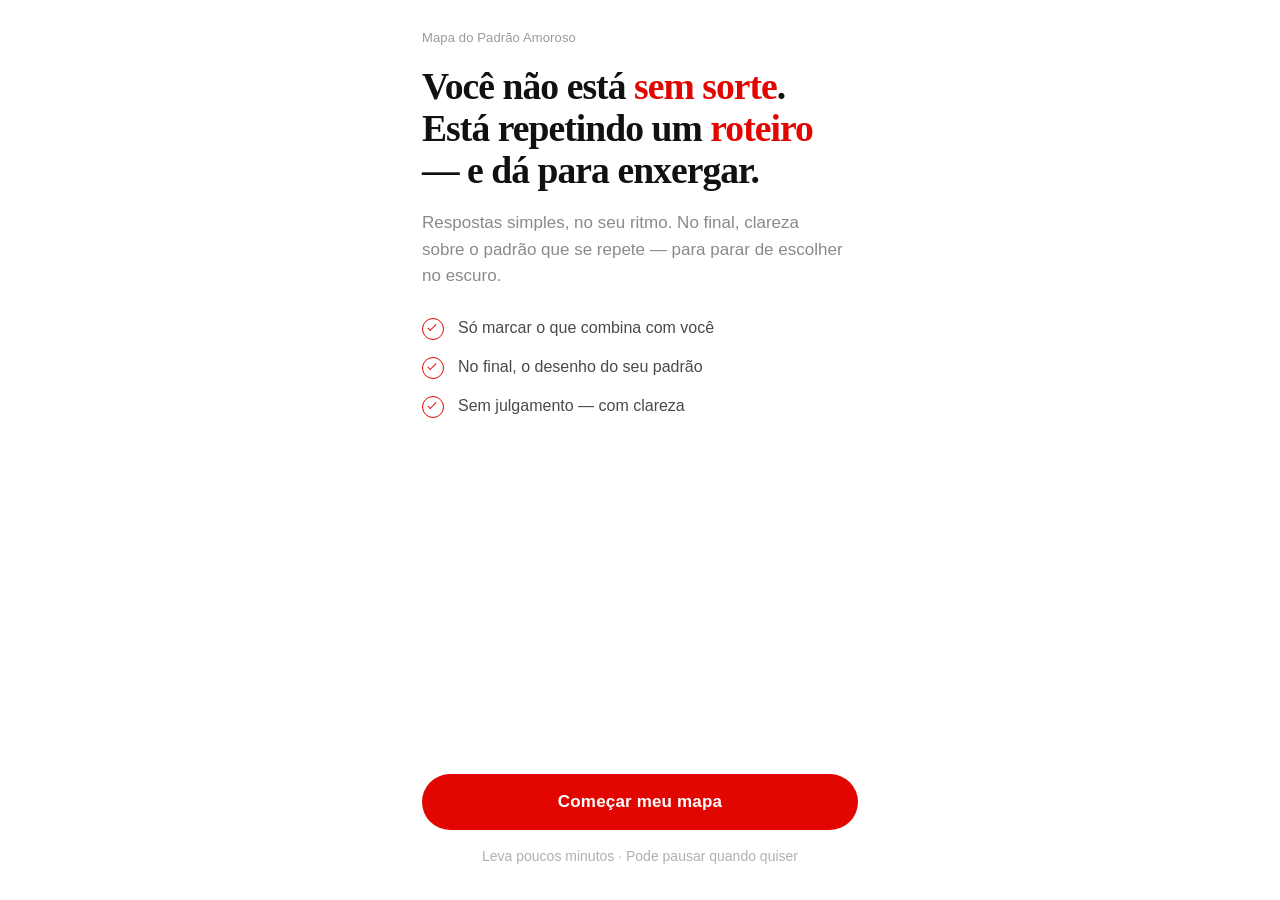
==== commit d53b2898: "Ajusta home mobile para bater com a referência visual Tipografia maior, checks vermelhos, CTA full-w" ====
--- a/index.html
+++ b/index.html
@@ -10,30 +10,41 @@
 <body>
   <div id="app">
 
-    <!-- ENTRADA — zero fricção: curta, acolhedora, 1 CTA -->
-    <section class="page page-letter" id="page-home" data-page="home">
+    <!-- ENTRADA — layout da referência mobile (emoção + clareza) -->
+    <section class="page page-letter page-home" id="page-home" data-page="home">
       <div class="letter-wrap home-wrap">
         <p class="brand-soft" data-stagger>Mapa do Padrão Amoroso</p>
         <h1 class="hero-title" data-stagger>
           Você não está <span class="red">sem sorte</span>.<br />
-          Está repetindo um <span class="red">roteiro</span> — e dá para enxergar.
+          Está repetindo um <span class="red">roteiro</span><br />
+          — e dá para enxergar.
         </h1>
         <p class="sub-hero" data-stagger>
-          Respostas simples, no seu ritmo. No final, clareza sobre o padrão
-          que se repete — para parar de escolher no escuro.
+          Respostas simples, no seu ritmo. No final,
+          clareza sobre o padrão que se repete
+          — para parar de escolher no escuro.
         </p>
 
         <ul class="soft-points" data-stagger>
-          <li><span class="soft-check" aria-hidden="true"></span> Só marcar o que combina com você</li>
-          <li><span class="soft-check" aria-hidden="true"></span> No final, o desenho do seu padrão</li>
-          <li><span class="soft-check" aria-hidden="true"></span> Sem julgamento — com clareza</li>
+          <li>
+            <span class="soft-check" aria-hidden="true"></span>
+            <span>Só marcar o que combina com você</span>
+          </li>
+          <li>
+            <span class="soft-check" aria-hidden="true"></span>
+            <span>No final, o desenho do seu padrão</span>
+          </li>
+          <li>
+            <span class="soft-check" aria-hidden="true"></span>
+            <span>Sem julgamento — com clareza</span>
+          </li>
         </ul>
 
-        <div class="cta-block" data-stagger>
-          <button type="button" class="btn-red btn-soft btn-ripple" id="btn-start">
+        <div class="cta-block cta-block-home" data-stagger>
+          <button type="button" class="btn-red btn-soft btn-ripple btn-home" id="btn-start">
             <span class="btn-label">Começar meu mapa</span>
           </button>
-          <p class="micro">Leva poucos minutos · Pode pausar quando quiser</p>
+          <p class="micro micro-home">Leva poucos minutos · Pode pausar quando quiser</p>
         </div>
       </div>
     </section>
--- a/styles.css
+++ b/styles.css
@@ -108,6 +108,119 @@
     opacity: 1;
     transform: none;
   }
+}
+
+/* Home = referência mobile (screenshot) */
+.page-home {
+  display: flex;
+  flex-direction: column;
+}
+
+.page-home .home-wrap {
+  flex: 1;
+  display: flex;
+  flex-direction: column;
+  justify-content: flex-start;
+  width: 100%;
+  max-width: 480px;
+  margin: 0 auto;
+  padding: 28px 22px 32px;
+  padding-top: max(28px, calc(12px + env(safe-area-inset-top, 0px)));
+  padding-bottom: max(32px, calc(20px + env(safe-area-inset-bottom, 0px)));
+  box-sizing: border-box;
+}
+
+.page-home .brand-soft {
+  margin: 0 0 18px;
+  font-size: 0.8125rem;
+  font-weight: 500;
+  letter-spacing: 0.01em;
+  color: #9a9a9a;
+  text-transform: none;
+}
+
+.page-home .hero-title {
+  margin: 0 0 18px;
+  font-family: var(--font);
+  font-size: clamp(1.85rem, 7.2vw, 2.35rem);
+  font-weight: 700;
+  line-height: 1.12;
+  letter-spacing: -0.025em;
+  color: #111;
+  text-wrap: balance;
+}
+
+.page-home .hero-title .red {
+  color: var(--red);
+  font-weight: 700;
+}
+
+.page-home .sub-hero {
+  margin: 0 0 28px;
+  font-size: 1.0625rem;
+  font-weight: 400;
+  color: #8a8a8a;
+  line-height: 1.55;
+  text-wrap: pretty;
+  max-width: none;
+}
+
+.page-home .soft-points {
+  margin: 0 0 36px;
+  gap: 16px;
+}
+
+.page-home .soft-points li {
+  font-size: 1rem;
+  color: #4a4a4a;
+  gap: 14px;
+  align-items: flex-start;
+  line-height: 1.4;
+}
+
+.page-home .soft-check {
+  width: 22px;
+  height: 22px;
+  margin-top: 1px;
+  border: 1.5px solid var(--red);
+  background: transparent;
+  border-radius: 50%;
+}
+
+.page-home .soft-check::after {
+  left: 7px;
+  top: 3px;
+  width: 4px;
+  height: 9px;
+  border-width: 0 1.5px 1.5px 0;
+  border-color: var(--red);
+}
+
+.page-home .cta-block-home {
+  margin-top: auto;
+  padding-top: 8px;
+}
+
+.page-home .btn-home {
+  max-width: none;
+  width: 100%;
+  min-height: 56px;
+  font-size: 1.0625rem;
+  font-weight: 600;
+  border-radius: 999px;
+  background: #e10600;
+  box-shadow: none;
+}
+
+.page-home .btn-home:hover {
+  background: #c50500;
+}
+
+.page-home .micro-home {
+  margin-top: 16px;
+  font-size: 0.875rem;
+  color: #b0b0b0;
+  font-weight: 400;
 }
 
 .hero-title {
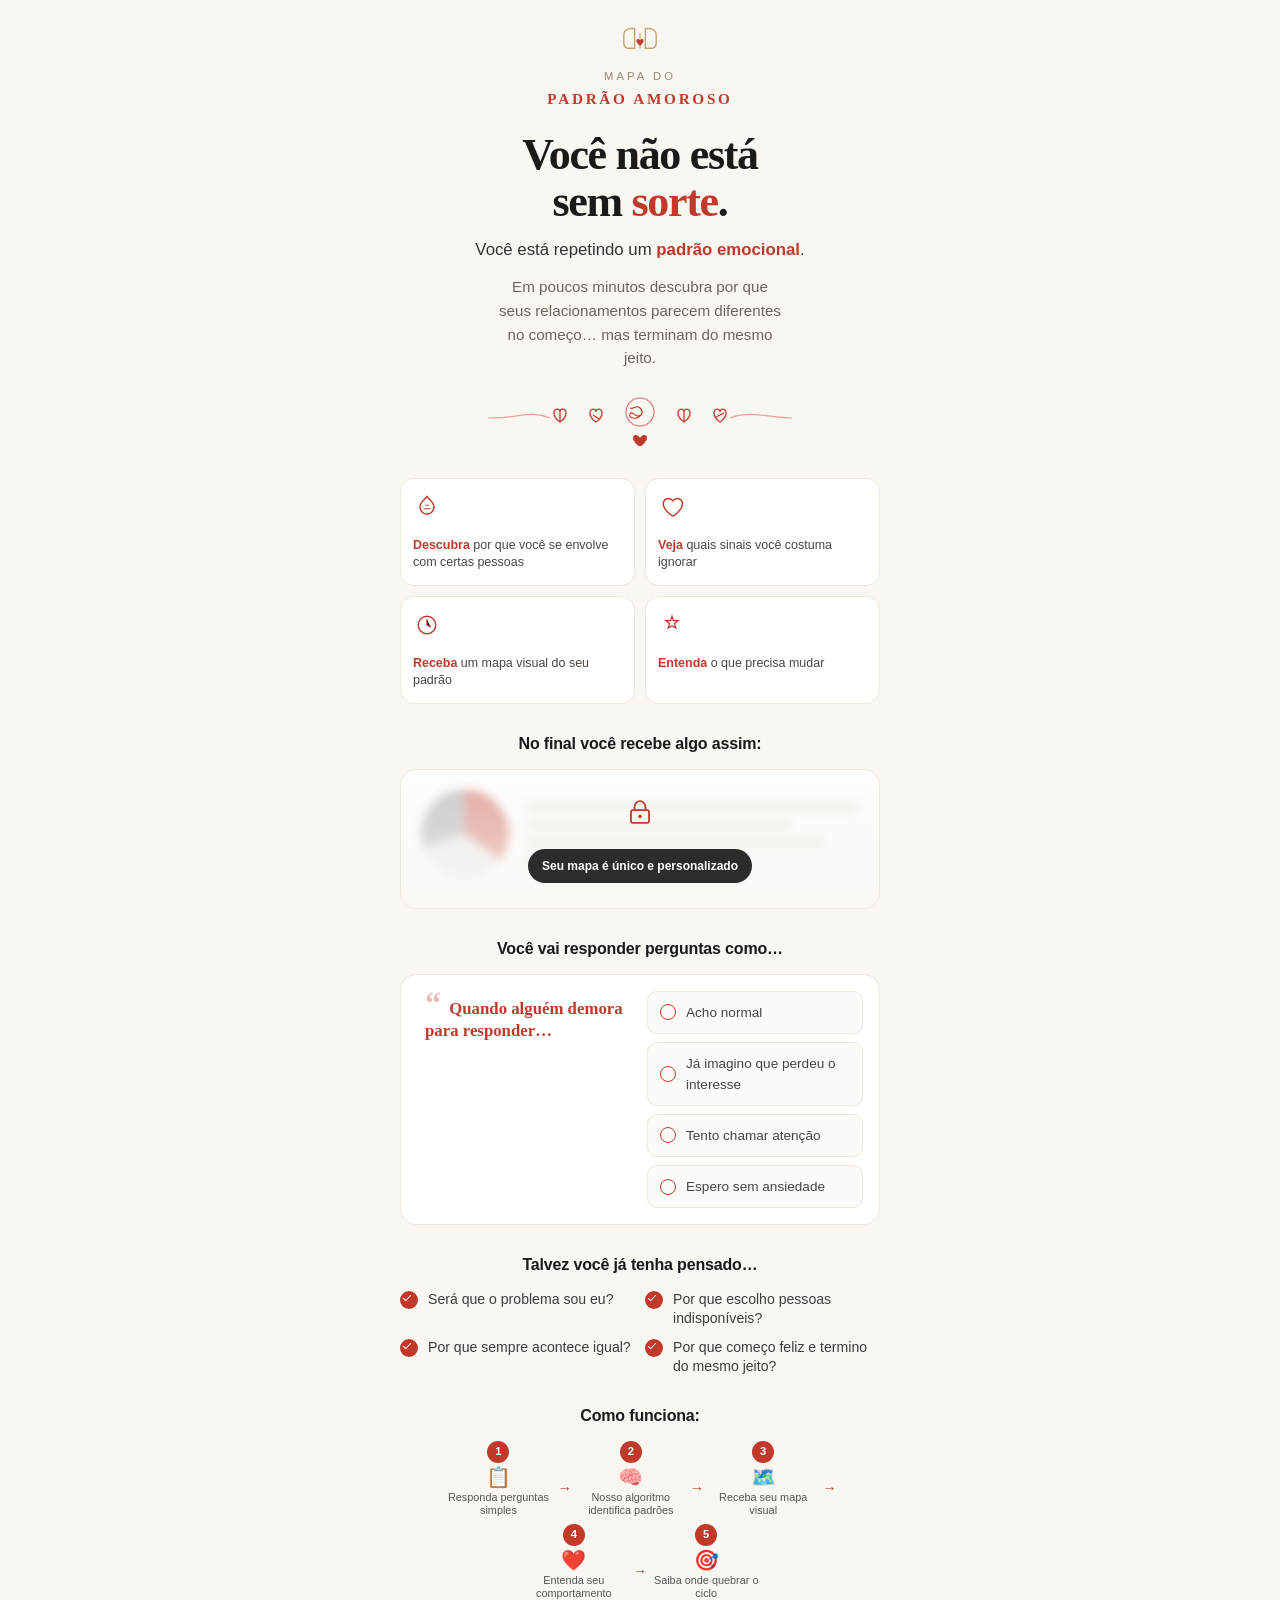
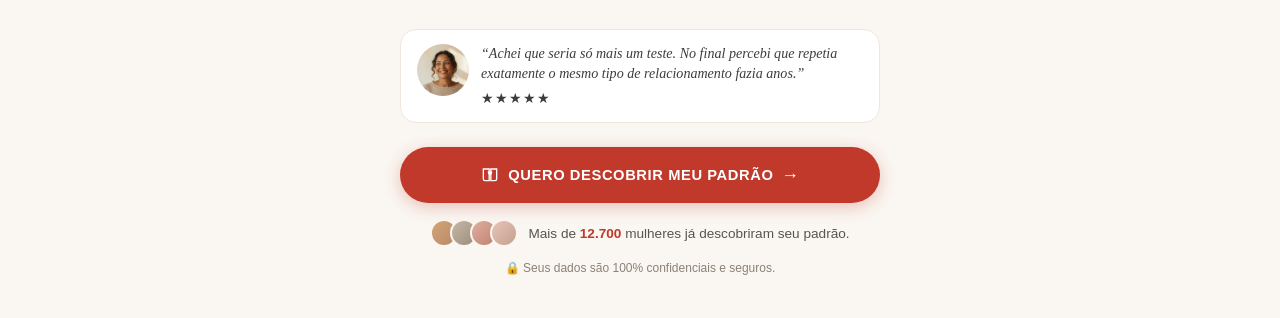
==== commit 9e8d0ddd: "Refaz landing idêntica ao infográfico de referência Hero emocional, pilares, preview bloqueado, perg" ====
--- a/index.html
+++ b/index.html
@@ -3,49 +3,201 @@
 <head>
   <meta charset="UTF-8" />
   <meta name="viewport" content="width=device-width, initial-scale=1, viewport-fit=cover" />
-  <meta name="theme-color" content="#ffffff" />
+  <meta name="theme-color" content="#faf6f1" />
   <title>Mapa do Padrão Amoroso</title>
   <link rel="stylesheet" href="styles.css" />
 </head>
 <body>
   <div id="app">
 
-    <!-- ENTRADA — layout da referência mobile (emoção + clareza) -->
-    <section class="page page-letter page-home" id="page-home" data-page="home">
-      <div class="letter-wrap home-wrap">
-        <p class="brand-soft" data-stagger>Mapa do Padrão Amoroso</p>
-        <h1 class="hero-title" data-stagger>
-          Você não está <span class="red">sem sorte</span>.<br />
-          Está repetindo um <span class="red">roteiro</span><br />
-          — e dá para enxergar.
+    <!-- LANDING — idêntica ao material visual (infográfico) -->
+    <section class="page page-home" id="page-home" data-page="home">
+      <div class="landing">
+
+        <header class="land-brand" data-stagger>
+          <div class="land-logo" aria-hidden="true">
+            <svg viewBox="0 0 48 40" width="44" height="36" fill="none">
+              <path d="M6 12c0-4 3-7 8-7h4v22H12c-4 0-6-2-6-6V12z" stroke="#c4a574" stroke-width="1.6"/>
+              <path d="M42 12c0-4-3-7-8-7h-4v22h6c4 0 6-2 6-6V12z" stroke="#c4a574" stroke-width="1.6"/>
+              <path d="M24 10v17" stroke="#c4a574" stroke-width="1.4"/>
+              <path d="M24 18.5c-1.2-2.4-4-2.4-4 0s4 5.5 4 5.5 4-3.1 4-5.5-2.8-2.4-4 0z" fill="#c0392b"/>
+            </svg>
+          </div>
+          <p class="land-brand-name">
+            <span class="land-brand-top">MAPA DO</span>
+            <span class="land-brand-main">PADRÃO AMOROSO</span>
+          </p>
+        </header>
+
+        <h1 class="land-h1" data-stagger>
+          Você não está<br />
+          sem <em>sorte</em>.
         </h1>
-        <p class="sub-hero" data-stagger>
-          Respostas simples, no seu ritmo. No final,
-          clareza sobre o padrão que se repete
-          — para parar de escolher no escuro.
+        <p class="land-h2" data-stagger>
+          Você está repetindo um <em>padrão emocional</em>.
         </p>
-
-        <ul class="soft-points" data-stagger>
-          <li>
-            <span class="soft-check" aria-hidden="true"></span>
-            <span>Só marcar o que combina com você</span>
-          </li>
-          <li>
-            <span class="soft-check" aria-hidden="true"></span>
-            <span>No final, o desenho do seu padrão</span>
-          </li>
-          <li>
-            <span class="soft-check" aria-hidden="true"></span>
-            <span>Sem julgamento — com clareza</span>
-          </li>
-        </ul>
-
-        <div class="cta-block cta-block-home" data-stagger>
-          <button type="button" class="btn-red btn-soft btn-ripple btn-home" id="btn-start">
-            <span class="btn-label">Começar meu mapa</span>
+        <p class="land-lead" data-stagger>
+          Em poucos minutos descubra por que seus
+          relacionamentos parecem diferentes no começo…
+          mas terminam do mesmo jeito.
+        </p>
+
+        <div class="land-hearts" data-stagger aria-hidden="true">
+          <svg class="land-hearts-svg" viewBox="0 0 320 56" preserveAspectRatio="xMidYMid meet">
+            <path d="M8 28 C40 28 50 20 70 28" stroke="#e8a0a0" fill="none" stroke-width="1.2"/>
+            <path d="M250 28 C270 20 290 28 312 28" stroke="#e8a0a0" fill="none" stroke-width="1.2"/>
+            <!-- broken hearts -->
+            <g transform="translate(72,18)" stroke="#c0392b" fill="none" stroke-width="1.3">
+              <path d="M8 4 C8 0 2 0 2 5 C2 10 8 14 8 14 C8 14 14 10 14 5 C14 0 8 0 8 4 Z M8 4 L8 14"/>
+            </g>
+            <g transform="translate(108,18)" stroke="#c0392b" fill="none" stroke-width="1.3">
+              <path d="M8 4 C8 0 2 0 2 5 C2 10 8 14 8 14 C8 14 14 10 14 5 C14 0 8 0 8 4 Z M5 7 L11 11"/>
+            </g>
+            <g transform="translate(196,18)" stroke="#c0392b" fill="none" stroke-width="1.3">
+              <path d="M8 4 C8 0 2 0 2 5 C2 10 8 14 8 14 C8 14 14 10 14 5 C14 0 8 0 8 4 Z M8 4 L8 14"/>
+            </g>
+            <g transform="translate(232,18)" stroke="#c0392b" fill="none" stroke-width="1.3">
+              <path d="M8 4 C8 0 2 0 2 5 C2 10 8 14 8 14 C8 14 14 10 14 5 C14 0 8 0 8 4 Z M4 9 L12 5"/>
+            </g>
+            <!-- tangle -->
+            <circle cx="160" cy="22" r="14" stroke="#c0392b" fill="none" stroke-width="1.1" opacity="0.7"/>
+            <path d="M150 18c4 2 6-4 10 0s2 8-2 8-6-6-8-2 6 6 10 2" stroke="#c0392b" fill="none" stroke-width="1.1"/>
+            <!-- center heart filled -->
+            <path d="M160 48c-2-4-7-4-7 0s7 9 7 9 7-5 7-9-5-4-7 0z" fill="#c0392b"/>
+          </svg>
+        </div>
+
+        <div class="land-pillars" data-stagger>
+          <div class="land-pillar">
+            <span class="land-pillar-icon" aria-hidden="true">
+              <svg viewBox="0 0 32 32" width="28" height="28"><path d="M16 4c-3 4-8 6-8 12a8 8 0 0016 0c0-6-5-8-8-12z" fill="none" stroke="#c0392b" stroke-width="1.6"/><path d="M12 18h8M14 14h4" stroke="#c0392b" stroke-width="1.4"/></svg>
+            </span>
+            <p><strong>Descubra</strong> por que você se envolve com certas pessoas</p>
+          </div>
+          <div class="land-pillar">
+            <span class="land-pillar-icon" aria-hidden="true">
+              <svg viewBox="0 0 32 32" width="28" height="28"><path d="M16 26s-10-6.5-10-14a6 6 0 0111-3 6 6 0 0111 3c0 7.5-10 14-10 14z" fill="none" stroke="#c0392b" stroke-width="1.6"/></svg>
+            </span>
+            <p><strong>Veja</strong> quais sinais você costuma ignorar</p>
+          </div>
+          <div class="land-pillar">
+            <span class="land-pillar-icon" aria-hidden="true">
+              <svg viewBox="0 0 32 32" width="28" height="28"><circle cx="16" cy="16" r="10" fill="none" stroke="#c0392b" stroke-width="1.6"/><path d="M16 10v6l4 2" stroke="#c0392b" stroke-width="1.6" stroke-linecap="round"/></svg>
+            </span>
+            <p><strong>Receba</strong> um mapa visual do seu padrão</p>
+          </div>
+          <div class="land-pillar">
+            <span class="land-pillar-icon" aria-hidden="true">
+              <svg viewBox="0 0 32 32" width="28" height="28"><path d="M16 6l1.5 5H23l-4.2 3.2 1.6 5.3L16 16.8l-4.4 2.7 1.6-5.3L9 11h5.5L16 6z" fill="none" stroke="#c0392b" stroke-width="1.4"/></svg>
+            </span>
+            <p><strong>Entenda</strong> o que precisa mudar</p>
+          </div>
+        </div>
+
+        <div class="land-preview-block" data-stagger>
+          <p class="land-section-title">No final você recebe algo assim:</p>
+          <div class="land-preview-card">
+            <div class="land-preview-blur" aria-hidden="true">
+              <div class="land-preview-fake-chart"></div>
+              <div class="land-preview-fake-lines">
+                <span></span><span></span><span></span><span></span>
+              </div>
+            </div>
+            <div class="land-preview-lock">
+              <span class="land-lock-icon" aria-hidden="true">
+                <svg viewBox="0 0 40 40" width="36" height="36"><rect x="10" y="18" width="20" height="14" rx="2" fill="none" stroke="#c0392b" stroke-width="2"/><path d="M14 18v-4a6 6 0 0112 0v4" fill="none" stroke="#c0392b" stroke-width="2"/><circle cx="20" cy="25" r="2" fill="#c0392b"/></svg>
+              </span>
+              <span class="land-lock-pill">Seu mapa é único e personalizado</span>
+            </div>
+          </div>
+        </div>
+
+        <div class="land-sample" data-stagger>
+          <p class="land-section-title">Você vai responder perguntas como…</p>
+          <div class="land-sample-card">
+            <p class="land-sample-q">
+              <span class="land-quote-mark" aria-hidden="true">“</span>
+              Quando alguém demora para responder…
+            </p>
+            <ul class="land-sample-opts">
+              <li><span class="land-radio"></span> Acho normal</li>
+              <li><span class="land-radio"></span> Já imagino que perdeu o interesse</li>
+              <li><span class="land-radio"></span> Tento chamar atenção</li>
+              <li><span class="land-radio"></span> Espero sem ansiedade</li>
+            </ul>
+          </div>
+        </div>
+
+        <div class="land-thoughts" data-stagger>
+          <p class="land-section-title">Talvez você já tenha pensado…</p>
+          <ul class="land-thought-list">
+            <li><span class="land-tick" aria-hidden="true"></span> Será que o problema sou eu?</li>
+            <li><span class="land-tick" aria-hidden="true"></span> Por que escolho pessoas indisponíveis?</li>
+            <li><span class="land-tick" aria-hidden="true"></span> Por que sempre acontece igual?</li>
+            <li><span class="land-tick" aria-hidden="true"></span> Por que começo feliz e termino do mesmo jeito?</li>
+          </ul>
+        </div>
+
+        <div class="land-steps" data-stagger>
+          <p class="land-section-title">Como funciona:</p>
+          <ol class="land-step-row">
+            <li>
+              <span class="land-step-num">1</span>
+              <span class="land-step-icon" aria-hidden="true">📋</span>
+              <span class="land-step-label">Responda perguntas simples</span>
+            </li>
+            <li class="land-step-arrow" aria-hidden="true">→</li>
+            <li>
+              <span class="land-step-num">2</span>
+              <span class="land-step-icon" aria-hidden="true">🧠</span>
+              <span class="land-step-label">Nosso algoritmo identifica padrões</span>
+            </li>
+            <li class="land-step-arrow" aria-hidden="true">→</li>
+            <li>
+              <span class="land-step-num">3</span>
+              <span class="land-step-icon" aria-hidden="true">🗺️</span>
+              <span class="land-step-label">Receba seu mapa visual</span>
+            </li>
+            <li class="land-step-arrow land-step-arrow-hide-sm" aria-hidden="true">→</li>
+            <li>
+              <span class="land-step-num">4</span>
+              <span class="land-step-icon" aria-hidden="true">❤️</span>
+              <span class="land-step-label">Entenda seu comportamento</span>
+            </li>
+            <li class="land-step-arrow" aria-hidden="true">→</li>
+            <li>
+              <span class="land-step-num">5</span>
+              <span class="land-step-icon" aria-hidden="true">🎯</span>
+              <span class="land-step-label">Saiba onde quebrar o ciclo</span>
+            </li>
+          </ol>
+        </div>
+
+        <blockquote class="land-testimonial" data-stagger>
+          <img class="land-testi-photo" src="images/testimonial.jpg" alt="" width="56" height="56" />
+          <div class="land-testi-body">
+            <p>“Achei que seria só mais um teste. No final percebi que repetia exatamente o mesmo tipo de relacionamento fazia anos.”</p>
+            <p class="land-stars" aria-label="5 estrelas">★★★★★</p>
+          </div>
+        </blockquote>
+
+        <div class="land-cta-wrap" data-stagger>
+          <button type="button" class="land-cta btn-ripple" id="btn-start">
+            <span class="land-cta-icon" aria-hidden="true">
+              <svg viewBox="0 0 24 24" width="20" height="20"><path d="M4 6h7v14H6a2 2 0 01-2-2V6zm9 0h7v12a2 2 0 01-2 2h-5V6z" fill="none" stroke="#fff" stroke-width="1.6"/><path d="M12 10c-.8-1.6-2.8-1.6-2.8 0S12 14 12 14s2.8-2.4 2.8-4-2-1.6-2.8 0z" fill="#fff"/></svg>
+            </span>
+            <span class="btn-label">QUERO DESCOBRIR MEU PADRÃO</span>
+            <span class="land-cta-arrow" aria-hidden="true">→</span>
           </button>
-          <p class="micro micro-home">Leva poucos minutos · Pode pausar quando quiser</p>
-        </div>
+          <div class="land-social">
+            <div class="land-avatars" aria-hidden="true">
+              <span></span><span></span><span></span><span></span>
+            </div>
+            <p>Mais de <strong>12.700</strong> mulheres já descobriram seu padrão.</p>
+          </div>
+          <p class="land-secure">🔒 Seus dados são 100% confidenciais e seguros.</p>
+        </div>
+
       </div>
     </section>
 
--- a/styles.css
+++ b/styles.css
@@ -110,117 +110,540 @@
   }
 }
 
-/* Home = referência mobile (screenshot) */
+/* ========== LANDING (infográfico de referência) ========== */
 .page-home {
+  min-height: 100dvh;
+  background: #faf6f1;
+  color: #1a1a1a;
+  overflow-x: hidden;
+  overflow-y: auto;
+}
+
+.landing {
+  max-width: 520px;
+  margin: 0 auto;
+  padding: 28px 20px 40px;
+  padding-top: max(24px, calc(12px + env(safe-area-inset-top, 0px)));
+  padding-bottom: max(40px, calc(24px + env(safe-area-inset-bottom, 0px)));
+  text-align: center;
+}
+
+.land-brand {
+  margin-bottom: 20px;
+}
+
+.land-logo {
+  display: flex;
+  justify-content: center;
+  margin-bottom: 8px;
+}
+
+.land-brand-name {
+  margin: 0;
   display: flex;
   flex-direction: column;
-}
-
-.page-home .home-wrap {
+  gap: 2px;
+}
+
+.land-brand-top {
+  font-size: 0.7rem;
+  font-weight: 500;
+  letter-spacing: 0.28em;
+  color: #9a8b7a;
+}
+
+.land-brand-main {
+  font-size: 0.95rem;
+  font-weight: 600;
+  letter-spacing: 0.18em;
+  color: #c0392b;
+  font-family: var(--font);
+}
+
+.land-h1 {
+  margin: 0 0 12px;
+  font-family: var(--font);
+  font-size: clamp(2.1rem, 9vw, 2.75rem);
+  font-weight: 700;
+  line-height: 1.08;
+  letter-spacing: -0.03em;
+  color: #1a1a1a;
+  text-wrap: balance;
+}
+
+.land-h1 em {
+  font-style: normal;
+  color: #c0392b;
+}
+
+.land-h2 {
+  margin: 0 0 14px;
+  font-size: 1.05rem;
+  font-weight: 500;
+  color: #333;
+  line-height: 1.4;
+}
+
+.land-h2 em {
+  font-style: normal;
+  color: #c0392b;
+  font-weight: 600;
+}
+
+.land-lead {
+  margin: 0 auto 20px;
+  max-width: 34ch;
+  font-size: 0.95rem;
+  line-height: 1.55;
+  color: #6b6560;
+}
+
+.land-hearts {
+  margin: 8px 0 24px;
+}
+
+.land-hearts-svg {
+  width: 100%;
+  max-width: 320px;
+  height: auto;
+}
+
+.land-pillars {
+  display: grid;
+  grid-template-columns: 1fr 1fr;
+  gap: 10px;
+  margin: 0 0 28px;
+  text-align: left;
+}
+
+.land-pillar {
+  background: #fff;
+  border: 1px solid #efe6dc;
+  border-radius: 14px;
+  padding: 14px 12px;
+  display: flex;
+  flex-direction: column;
+  align-items: flex-start;
+  gap: 8px;
+}
+
+.land-pillar p {
+  margin: 0;
+  font-size: 0.78rem;
+  line-height: 1.35;
+  color: #4a4540;
+}
+
+.land-pillar strong {
+  color: #c0392b;
+  font-weight: 700;
+}
+
+.land-section-title {
+  margin: 0 0 12px;
+  font-size: 1rem;
+  font-weight: 700;
+  color: #1a1a1a;
+  letter-spacing: -0.01em;
+}
+
+.land-preview-block {
+  margin: 0 0 28px;
+}
+
+.land-preview-card {
+  position: relative;
+  border-radius: 16px;
+  border: 1px solid #efe6dc;
+  background: #fff;
+  overflow: hidden;
+  min-height: 140px;
+  padding: 20px;
+}
+
+.land-preview-blur {
+  filter: blur(5px);
+  opacity: 0.55;
+  display: flex;
+  gap: 16px;
+  align-items: center;
+  pointer-events: none;
+  user-select: none;
+}
+
+.land-preview-fake-chart {
+  width: 88px;
+  height: 88px;
+  border-radius: 50%;
+  background: conic-gradient(#c0392b 0 35%, #ddd 35% 70%, #888 70% 100%);
+  flex-shrink: 0;
+}
+
+.land-preview-fake-lines {
   flex: 1;
   display: flex;
   flex-direction: column;
-  justify-content: flex-start;
-  width: 100%;
-  max-width: 480px;
-  margin: 0 auto;
-  padding: 28px 22px 32px;
-  padding-top: max(28px, calc(12px + env(safe-area-inset-top, 0px)));
-  padding-bottom: max(32px, calc(20px + env(safe-area-inset-bottom, 0px)));
-  box-sizing: border-box;
-}
-
-.page-home .brand-soft {
-  margin: 0 0 18px;
-  font-size: 0.8125rem;
-  font-weight: 500;
-  letter-spacing: 0.01em;
-  color: #9a9a9a;
-  text-transform: none;
-}
-
-.page-home .hero-title {
-  margin: 0 0 18px;
+  gap: 8px;
+}
+
+.land-preview-fake-lines span {
+  display: block;
+  height: 10px;
+  border-radius: 4px;
+  background: #e5ddd4;
+}
+
+.land-preview-fake-lines span:nth-child(2) {
+  width: 80%;
+}
+.land-preview-fake-lines span:nth-child(3) {
+  width: 90%;
+}
+.land-preview-fake-lines span:nth-child(4) {
+  width: 60%;
+}
+
+.land-preview-lock {
+  position: absolute;
+  inset: 0;
+  display: flex;
+  flex-direction: column;
+  align-items: center;
+  justify-content: center;
+  gap: 10px;
+  background: linear-gradient(to bottom, rgba(250, 246, 241, 0.2), rgba(250, 246, 241, 0.75));
+}
+
+.land-lock-pill {
+  display: inline-block;
+  padding: 8px 14px;
+  border-radius: 999px;
+  background: #2c2c2c;
+  color: #fff;
+  font-size: 0.75rem;
+  font-weight: 600;
+}
+
+.land-sample {
+  margin: 0 0 28px;
+  text-align: left;
+}
+
+.land-sample .land-section-title {
+  text-align: center;
+}
+
+.land-sample-card {
+  background: #fff;
+  border: 1px solid #efe6dc;
+  border-radius: 16px;
+  padding: 16px;
+  display: grid;
+  gap: 14px;
+}
+
+@media (min-width: 420px) {
+  .land-sample-card {
+    grid-template-columns: 1fr 1fr;
+    align-items: start;
+  }
+}
+
+.land-sample-q {
+  margin: 0;
   font-family: var(--font);
-  font-size: clamp(1.85rem, 7.2vw, 2.35rem);
-  font-weight: 700;
-  line-height: 1.12;
-  letter-spacing: -0.025em;
-  color: #111;
-  text-wrap: balance;
-}
-
-.page-home .hero-title .red {
-  color: var(--red);
-  font-weight: 700;
-}
-
-.page-home .sub-hero {
+  font-size: 1.05rem;
+  font-weight: 600;
+  line-height: 1.3;
+  color: #c0392b;
+  position: relative;
+  padding-left: 8px;
+}
+
+.land-quote-mark {
+  font-size: 2rem;
+  line-height: 0.8;
+  opacity: 0.35;
+  margin-right: 4px;
+}
+
+.land-sample-opts {
+  list-style: none;
+  margin: 0;
+  padding: 0;
+  display: flex;
+  flex-direction: column;
+  gap: 8px;
+}
+
+.land-sample-opts li {
+  display: flex;
+  align-items: center;
+  gap: 10px;
+  padding: 10px 12px;
+  border: 1px solid #efe6dc;
+  border-radius: 10px;
+  font-size: 0.85rem;
+  color: #444;
+  background: #fdfbf8;
+}
+
+.land-radio {
+  width: 16px;
+  height: 16px;
+  border: 1.5px solid #c0392b;
+  border-radius: 50%;
+  flex-shrink: 0;
+}
+
+.land-thoughts {
   margin: 0 0 28px;
-  font-size: 1.0625rem;
-  font-weight: 400;
-  color: #8a8a8a;
-  line-height: 1.55;
-  text-wrap: pretty;
-  max-width: none;
-}
-
-.page-home .soft-points {
-  margin: 0 0 36px;
-  gap: 16px;
-}
-
-.page-home .soft-points li {
-  font-size: 1rem;
-  color: #4a4a4a;
-  gap: 14px;
+  text-align: left;
+}
+
+.land-thoughts .land-section-title {
+  text-align: center;
+}
+
+.land-thought-list {
+  list-style: none;
+  margin: 0;
+  padding: 0;
+  display: grid;
+  grid-template-columns: 1fr;
+  gap: 10px;
+}
+
+@media (min-width: 400px) {
+  .land-thought-list {
+    grid-template-columns: 1fr 1fr;
+  }
+}
+
+.land-thought-list li {
+  display: flex;
   align-items: flex-start;
-  line-height: 1.4;
-}
-
-.page-home .soft-check {
+  gap: 10px;
+  font-size: 0.88rem;
+  color: #3d3d3d;
+  line-height: 1.35;
+}
+
+.land-tick {
+  flex-shrink: 0;
+  width: 18px;
+  height: 18px;
+  margin-top: 1px;
+  border-radius: 50%;
+  background: #c0392b;
+  position: relative;
+}
+
+.land-tick::after {
+  content: "";
+  position: absolute;
+  left: 5px;
+  top: 2px;
+  width: 4px;
+  height: 8px;
+  border: solid #fff;
+  border-width: 0 1.5px 1.5px 0;
+  transform: rotate(45deg);
+}
+
+.land-steps {
+  margin: 0 0 28px;
+}
+
+.land-step-row {
+  list-style: none;
+  margin: 0;
+  padding: 0;
+  display: flex;
+  flex-wrap: wrap;
+  justify-content: center;
+  align-items: flex-start;
+  gap: 6px 4px;
+}
+
+.land-step-row > li:not(.land-step-arrow) {
+  flex: 1 1 28%;
+  min-width: 88px;
+  max-width: 110px;
+  display: flex;
+  flex-direction: column;
+  align-items: center;
+  gap: 4px;
+  position: relative;
+}
+
+.land-step-num {
   width: 22px;
   height: 22px;
-  margin-top: 1px;
-  border: 1.5px solid var(--red);
-  background: transparent;
   border-radius: 50%;
-}
-
-.page-home .soft-check::after {
-  left: 7px;
-  top: 3px;
-  width: 4px;
-  height: 9px;
-  border-width: 0 1.5px 1.5px 0;
-  border-color: var(--red);
-}
-
-.page-home .cta-block-home {
-  margin-top: auto;
-  padding-top: 8px;
-}
-
-.page-home .btn-home {
-  max-width: none;
+  background: #c0392b;
+  color: #fff;
+  font-size: 0.7rem;
+  font-weight: 700;
+  display: grid;
+  place-items: center;
+}
+
+.land-step-icon {
+  font-size: 1.25rem;
+  line-height: 1;
+}
+
+.land-step-label {
+  font-size: 0.68rem;
+  line-height: 1.25;
+  color: #555;
+}
+
+.land-step-arrow {
+  align-self: center;
+  color: #c0392b;
+  font-size: 0.9rem;
+  padding-top: 18px;
+  flex: 0;
+}
+
+.land-testimonial {
+  margin: 0 0 24px;
+  padding: 14px 16px;
+  background: #fff;
+  border: 1px solid #efe6dc;
+  border-radius: 16px;
+  display: flex;
+  gap: 12px;
+  text-align: left;
+  align-items: flex-start;
+}
+
+.land-testi-photo {
+  width: 52px;
+  height: 52px;
+  border-radius: 50%;
+  object-fit: cover;
+  flex-shrink: 0;
+  background: #e8e0d8;
+}
+
+.land-testi-body p {
+  margin: 0 0 6px;
+  font-size: 0.88rem;
+  line-height: 1.4;
+  color: #3d3d3d;
+  font-family: var(--font);
+  font-style: italic;
+}
+
+.land-stars {
+  margin: 0 !important;
+  color: #c0392b;
+  font-style: normal !important;
+  letter-spacing: 0.08em;
+  font-size: 0.85rem !important;
+}
+
+.land-cta-wrap {
+  margin-top: 8px;
+}
+
+.land-cta {
+  position: relative;
+  display: flex;
+  align-items: center;
+  justify-content: center;
+  gap: 8px;
   width: 100%;
   min-height: 56px;
-  font-size: 1.0625rem;
-  font-weight: 600;
+  padding: 14px 18px;
+  border: none;
   border-radius: 999px;
-  background: #e10600;
-  box-shadow: none;
-}
-
-.page-home .btn-home:hover {
-  background: #c50500;
-}
-
-.page-home .micro-home {
+  background: #c0392b;
+  color: #fff;
+  font-family: var(--font-ui);
+  font-size: 0.92rem;
+  font-weight: 700;
+  letter-spacing: 0.04em;
+  cursor: pointer;
+  overflow: hidden;
+  box-shadow: 0 4px 16px rgba(192, 57, 43, 0.28);
+  transition: background 0.2s var(--ease), transform 0.15s var(--ease);
+}
+
+.land-cta:hover {
+  background: #a93226;
+}
+
+.land-cta:active {
+  transform: scale(0.98);
+}
+
+.land-cta:focus-visible {
+  outline: 3px solid #1a1a1a;
+  outline-offset: 2px;
+}
+
+.land-cta-arrow {
+  font-size: 1.1rem;
+}
+
+.land-social {
+  display: flex;
+  align-items: center;
+  justify-content: center;
+  gap: 10px;
   margin-top: 16px;
-  font-size: 0.875rem;
-  color: #b0b0b0;
-  font-weight: 400;
+  flex-wrap: wrap;
+}
+
+.land-social p {
+  margin: 0;
+  font-size: 0.85rem;
+  color: #555;
+}
+
+.land-social strong {
+  color: #c0392b;
+}
+
+.land-avatars {
+  display: flex;
+}
+
+.land-avatars span {
+  width: 28px;
+  height: 28px;
+  border-radius: 50%;
+  border: 2px solid #faf6f1;
+  margin-left: -8px;
+  background: linear-gradient(135deg, #e8c4b8, #c4a090);
+}
+
+.land-avatars span:first-child {
+  margin-left: 0;
+  background: linear-gradient(135deg, #d4a574, #b8896a);
+}
+
+.land-avatars span:nth-child(2) {
+  background: linear-gradient(135deg, #c9b8a8, #9a8b7a);
+}
+
+.land-avatars span:nth-child(3) {
+  background: linear-gradient(135deg, #e0b0a0, #c08070);
+}
+
+.land-secure {
+  margin: 12px 0 0;
+  font-size: 0.75rem;
+  color: #8a8278;
+}
+
+.page-home [data-stagger].is-in {
+  animation: riseIn 0.45s var(--ease-out) both;
+  animation-delay: calc(var(--i, 0) * 45ms);
 }
 
 .hero-title {
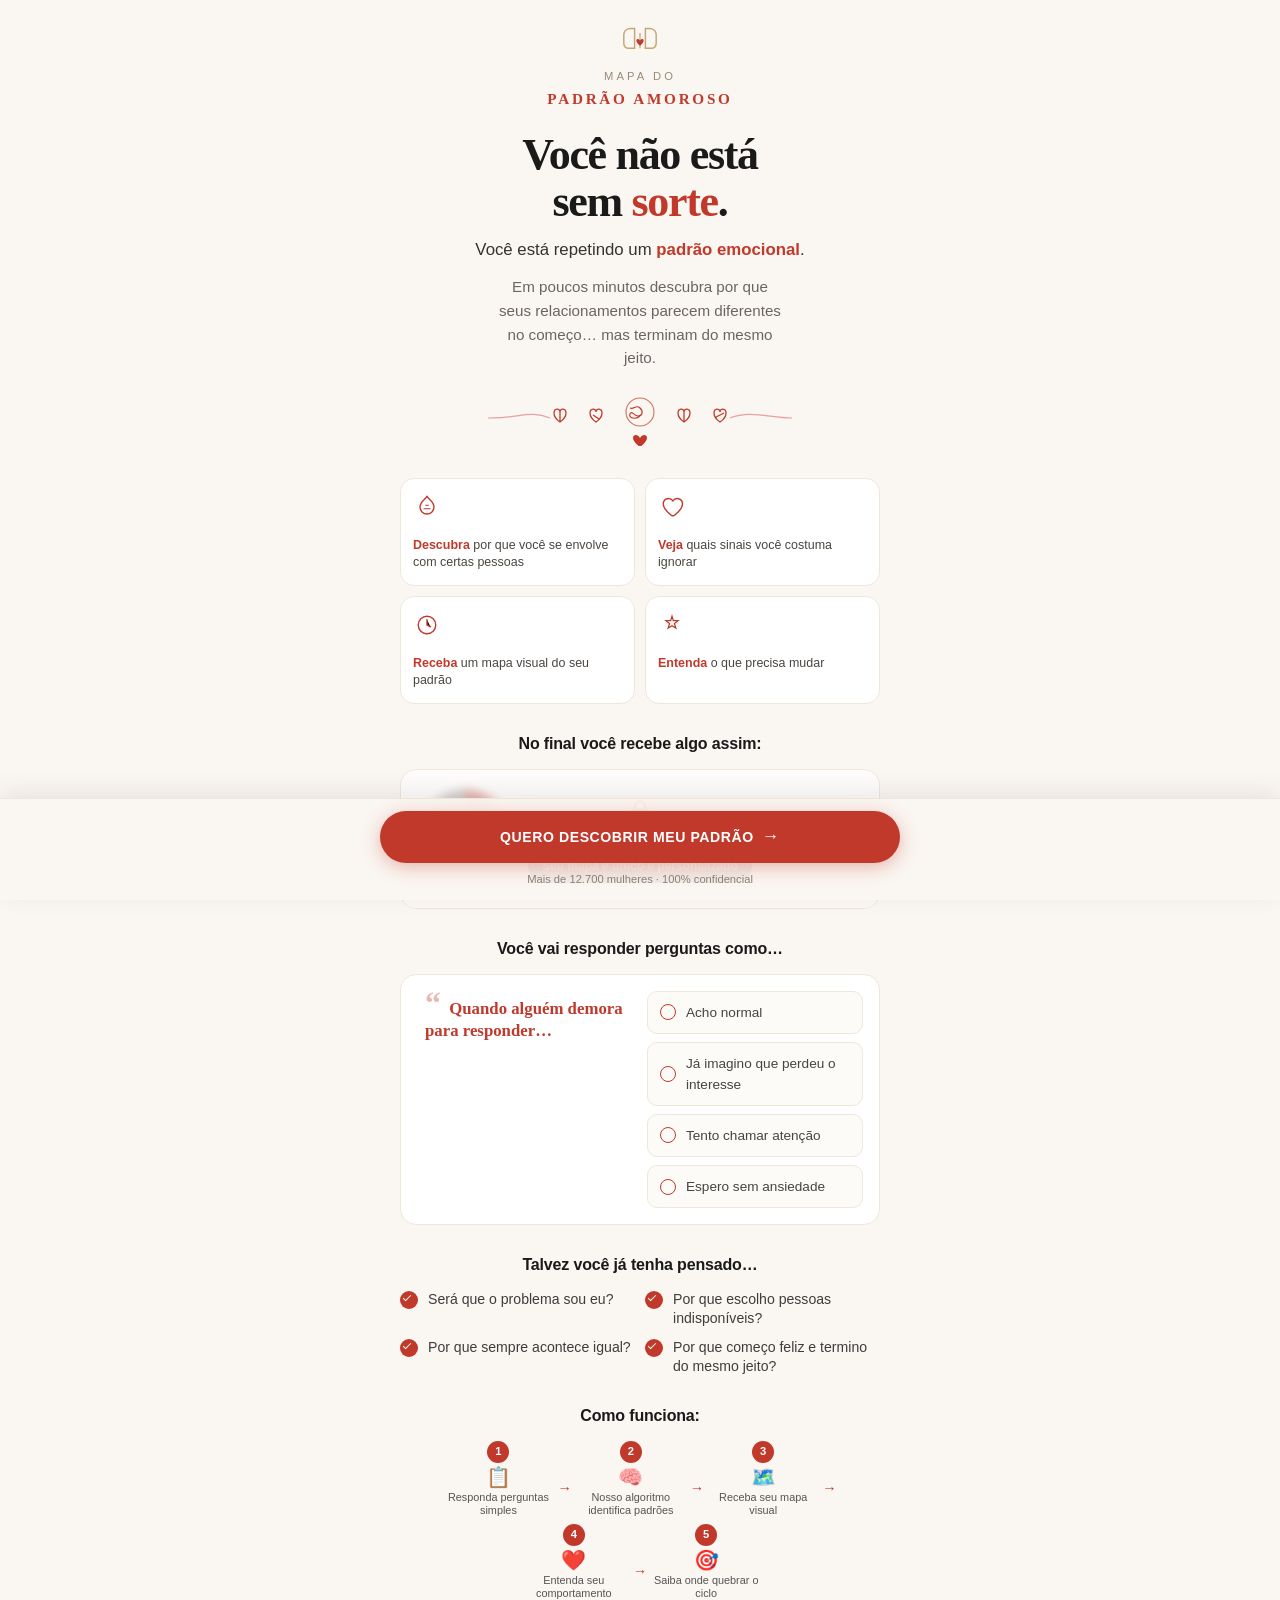
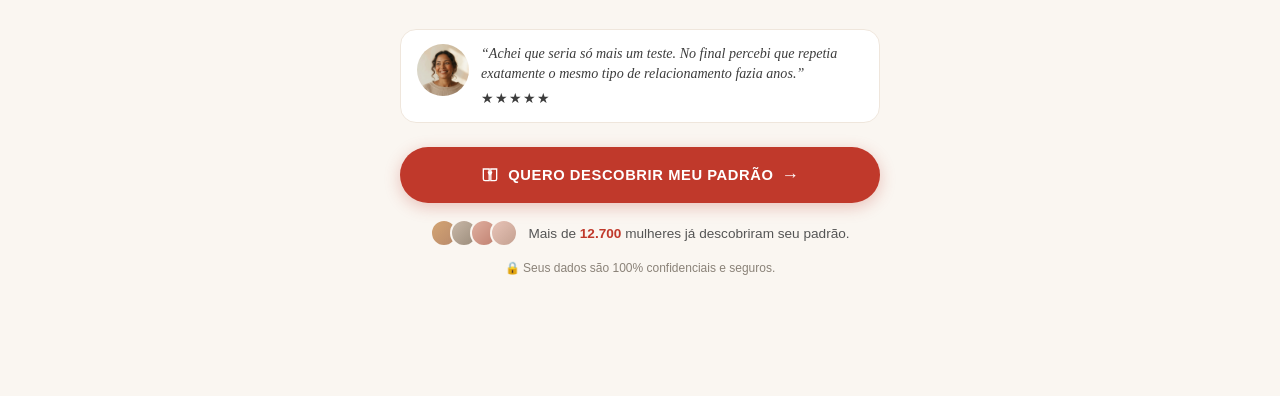
==== commit c211a8d3: "CTA sticky na landing: botão acompanha o scroll Barra fixa no rodapé com “Quero descobrir meu padrão" ====
--- a/index.html
+++ b/index.html
@@ -6,8 +6,26 @@
   <meta name="theme-color" content="#faf6f1" />
   <title>Mapa do Padrão Amoroso</title>
   <link rel="stylesheet" href="styles.css" />
+  <!-- Meta Pixel Code -->
+  <script>
+  !function(f,b,e,v,n,t,s)
+  {if(f.fbq)return;n=f.fbq=function(){n.callMethod?
+  n.callMethod.apply(n,arguments):n.queue.push(arguments)};
+  if(!f._fbq)f._fbq=n;n.push=n;n.loaded=!0;n.version='2.0';
+  n.queue=[];t=b.createElement(e);t.async=!0;
+  t.src=v;s=b.getElementsByTagName(e)[0];
+  s.parentNode.insertBefore(t,s)}(window, document,'script',
+  'https://connect.facebook.net/en_US/fbevents.js');
+  fbq('init', '4427665624163520');
+  fbq('track', 'PageView');
+  </script>
+  <!-- End Meta Pixel Code -->
 </head>
 <body>
+  <!-- Meta Pixel noscript -->
+  <noscript><img height="1" width="1" style="display:none"
+  src="https://www.facebook.com/tr?id=4427665624163520&ev=PageView&noscript=1"
+  alt="" /></noscript>
   <div id="app">
 
     <!-- LANDING — idêntica ao material visual (infográfico) -->
@@ -182,7 +200,7 @@
         </blockquote>
 
         <div class="land-cta-wrap" data-stagger>
-          <button type="button" class="land-cta btn-ripple" id="btn-start">
+          <button type="button" class="land-cta btn-ripple land-cta-inline" id="btn-start">
             <span class="land-cta-icon" aria-hidden="true">
               <svg viewBox="0 0 24 24" width="20" height="20"><path d="M4 6h7v14H6a2 2 0 01-2-2V6zm9 0h7v12a2 2 0 01-2 2h-5V6z" fill="none" stroke="#fff" stroke-width="1.6"/><path d="M12 10c-.8-1.6-2.8-1.6-2.8 0S12 14 12 14s2.8-2.4 2.8-4-2-1.6-2.8 0z" fill="#fff"/></svg>
             </span>
@@ -198,6 +216,17 @@
           <p class="land-secure">🔒 Seus dados são 100% confidenciais e seguros.</p>
         </div>
 
+      </div>
+
+      <!-- CTA fixo: acompanha o scroll na landing -->
+      <div class="land-sticky" id="land-sticky" hidden>
+        <div class="land-sticky-inner">
+          <button type="button" class="land-cta btn-ripple land-cta-sticky" id="btn-start-sticky">
+            <span class="btn-label">QUERO DESCOBRIR MEU PADRÃO</span>
+            <span class="land-cta-arrow" aria-hidden="true">→</span>
+          </button>
+          <p class="land-sticky-note">Mais de 12.700 mulheres · 100% confidencial</p>
+        </div>
       </div>
     </section>
 
@@ -526,6 +555,7 @@
   </div>
   <script src="data.js"></script>
   <script src="motion.js"></script>
+  <script src="pixel.js"></script>
   <script src="app.js"></script>
 </body>
 </html>
--- a/styles.css
+++ b/styles.css
@@ -548,6 +548,7 @@
 
 .land-cta-wrap {
   margin-top: 8px;
+  padding-bottom: 8px;
 }
 
 .land-cta {
@@ -573,6 +574,54 @@
   transition: background 0.2s var(--ease), transform 0.15s var(--ease);
 }
 
+/* Barra fixa no rodapé da landing */
+.land-sticky {
+  position: fixed;
+  left: 0;
+  right: 0;
+  bottom: 0;
+  z-index: var(--z-sticky);
+  padding: 12px 16px calc(12px + env(safe-area-inset-bottom, 0px));
+  background: rgba(250, 246, 241, 0.96);
+  border-top: 1px solid #efe6dc;
+  box-shadow: 0 -6px 24px rgba(0, 0, 0, 0.08);
+  transform: translateY(110%);
+  transition: transform 0.35s var(--ease-out);
+  pointer-events: none;
+}
+
+.land-sticky.is-visible {
+  transform: translateY(0);
+  pointer-events: auto;
+}
+
+.land-sticky-inner {
+  max-width: 520px;
+  margin: 0 auto;
+}
+
+.land-sticky .land-cta {
+  box-shadow: 0 4px 18px rgba(192, 57, 43, 0.35);
+  min-height: 52px;
+  font-size: 0.88rem;
+}
+
+.land-sticky-note {
+  margin: 8px 0 0;
+  text-align: center;
+  font-size: 0.7rem;
+  color: #8a8278;
+}
+
+.page-home .landing {
+  padding-bottom: max(110px, calc(96px + env(safe-area-inset-bottom, 0px)));
+}
+
+.page-home:not([hidden]) .land-sticky,
+.page-home:not(.is-hidden) .land-sticky {
+  /* controlado por JS .is-visible */
+}
+
 .land-cta:hover {
   background: #a93226;
 }
@@ -644,6 +693,12 @@
 .page-home [data-stagger].is-in {
   animation: riseIn 0.45s var(--ease-out) both;
   animation-delay: calc(var(--i, 0) * 45ms);
+}
+
+@media (prefers-reduced-motion: reduce) {
+  .land-sticky {
+    transition: none;
+  }
 }
 
 .hero-title {
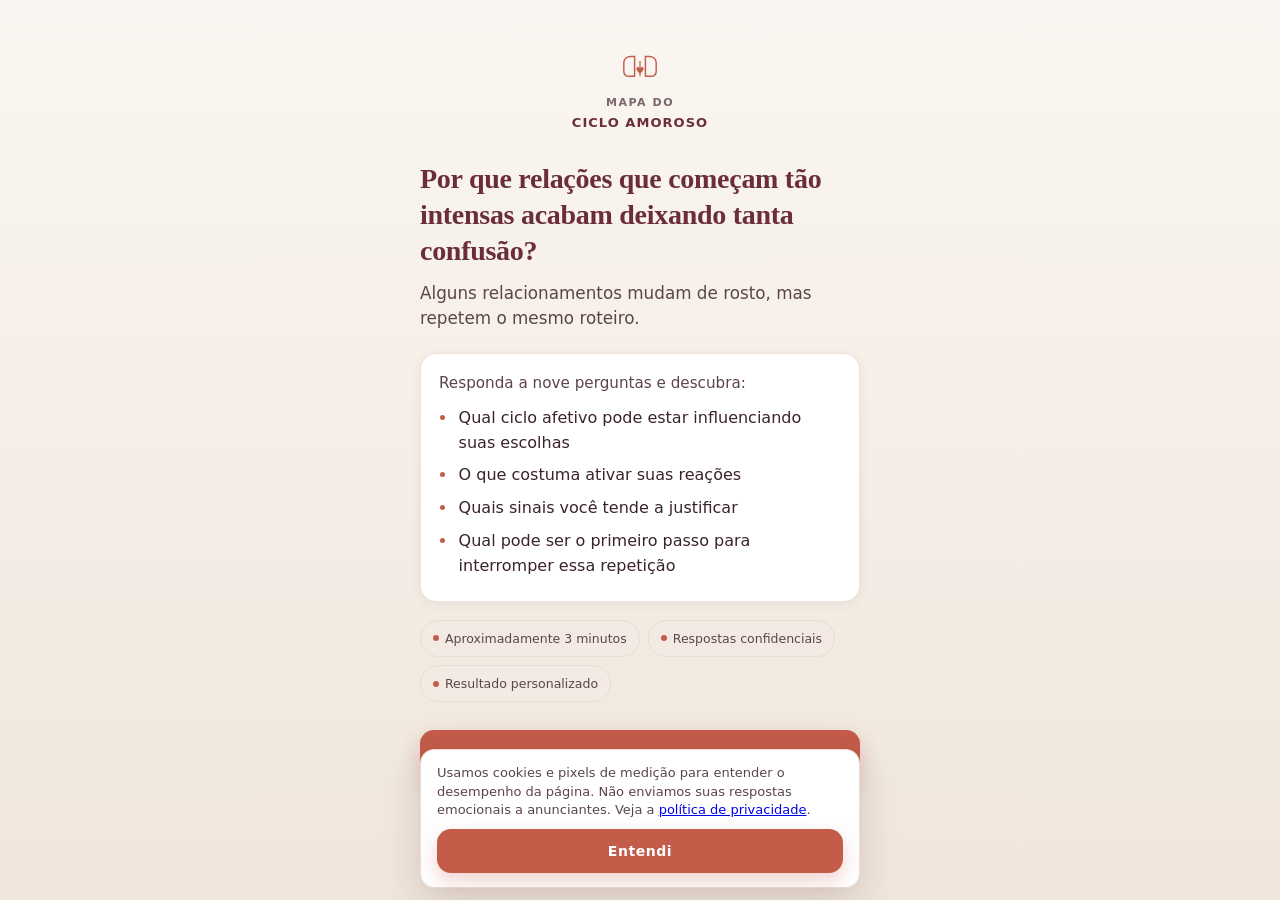
==== commit 12db1d6b: "Rebuild: Mapa do Ciclo Amoroso (9 perguntas, 4 ciclos, oferta R$29,90) Fluxo mobile-first com abertu" ====
--- a/index.html
+++ b/index.html
@@ -4,7 +4,8 @@
   <meta charset="UTF-8" />
   <meta name="viewport" content="width=device-width, initial-scale=1, viewport-fit=cover" />
   <meta name="theme-color" content="#faf6f1" />
-  <title>Mapa do Padrão Amoroso</title>
+  <meta name="description" content="Mapa do Ciclo Amoroso — quiz de autoconhecimento sobre repetições emocionais nos relacionamentos." />
+  <title>Mapa do Ciclo Amoroso</title>
   <link rel="stylesheet" href="styles.css" />
   <!-- Meta Pixel Code -->
   <script>
@@ -22,540 +23,131 @@
   <!-- End Meta Pixel Code -->
 </head>
 <body>
-  <!-- Meta Pixel noscript -->
   <noscript><img height="1" width="1" style="display:none"
   src="https://www.facebook.com/tr?id=4427665624163520&ev=PageView&noscript=1"
   alt="" /></noscript>
+
   <div id="app">
 
-    <!-- LANDING — idêntica ao material visual (infográfico) -->
-    <section class="page page-home" id="page-home" data-page="home">
-      <div class="landing">
-
-        <header class="land-brand" data-stagger>
-          <div class="land-logo" aria-hidden="true">
-            <svg viewBox="0 0 48 40" width="44" height="36" fill="none">
-              <path d="M6 12c0-4 3-7 8-7h4v22H12c-4 0-6-2-6-6V12z" stroke="#c4a574" stroke-width="1.6"/>
-              <path d="M42 12c0-4-3-7-8-7h-4v22h6c4 0 6-2 6-6V12z" stroke="#c4a574" stroke-width="1.6"/>
-              <path d="M24 10v17" stroke="#c4a574" stroke-width="1.4"/>
-              <path d="M24 18.5c-1.2-2.4-4-2.4-4 0s4 5.5 4 5.5 4-3.1 4-5.5-2.8-2.4-4 0z" fill="#c0392b"/>
-            </svg>
-          </div>
-          <p class="land-brand-name">
-            <span class="land-brand-top">MAPA DO</span>
-            <span class="land-brand-main">PADRÃO AMOROSO</span>
-          </p>
+    <!-- ABERTURA -->
+    <section class="page page-open" id="page-open" data-page="open">
+      <div class="wrap">
+        <header class="brand">
+          <svg class="brand-mark" viewBox="0 0 48 40" fill="none" aria-hidden="true">
+            <path d="M6 12c0-4 3-7 8-7h4v22H12c-4 0-6-2-6-6V12z" stroke="currentColor" stroke-width="1.6"/>
+            <path d="M42 12c0-4-3-7-8-7h-4v22h6c4 0 6-2 6-6V12z" stroke="currentColor" stroke-width="1.6"/>
+            <path d="M24 10v17" stroke="currentColor" stroke-width="1.4"/>
+            <path d="M24 18.5c-1.2-2.4-4-2.4-4 0s4 5.5 4 5.5 4-3.1 4-5.5-2.8-2.4-4 0z" fill="#c45c4a"/>
+          </svg>
+          <p class="brand-name">Mapa do <strong>Ciclo Amoroso</strong></p>
         </header>
 
-        <h1 class="land-h1" data-stagger>
-          Você não está<br />
-          sem <em>sorte</em>.
-        </h1>
-        <p class="land-h2" data-stagger>
-          Você está repetindo um <em>padrão emocional</em>.
-        </p>
-        <p class="land-lead" data-stagger>
-          Em poucos minutos descubra por que seus
-          relacionamentos parecem diferentes no começo…
-          mas terminam do mesmo jeito.
-        </p>
+        <h1 class="open-title" id="open-title">Por que relações que começam tão intensas acabam deixando tanta confusão?</h1>
+        <p class="open-subtitle" id="open-subtitle">Alguns relacionamentos mudam de rosto, mas repetem o mesmo roteiro.</p>
 
-        <div class="land-hearts" data-stagger aria-hidden="true">
-          <svg class="land-hearts-svg" viewBox="0 0 320 56" preserveAspectRatio="xMidYMid meet">
-            <path d="M8 28 C40 28 50 20 70 28" stroke="#e8a0a0" fill="none" stroke-width="1.2"/>
-            <path d="M250 28 C270 20 290 28 312 28" stroke="#e8a0a0" fill="none" stroke-width="1.2"/>
-            <!-- broken hearts -->
-            <g transform="translate(72,18)" stroke="#c0392b" fill="none" stroke-width="1.3">
-              <path d="M8 4 C8 0 2 0 2 5 C2 10 8 14 8 14 C8 14 14 10 14 5 C14 0 8 0 8 4 Z M8 4 L8 14"/>
-            </g>
-            <g transform="translate(108,18)" stroke="#c0392b" fill="none" stroke-width="1.3">
-              <path d="M8 4 C8 0 2 0 2 5 C2 10 8 14 8 14 C8 14 14 10 14 5 C14 0 8 0 8 4 Z M5 7 L11 11"/>
-            </g>
-            <g transform="translate(196,18)" stroke="#c0392b" fill="none" stroke-width="1.3">
-              <path d="M8 4 C8 0 2 0 2 5 C2 10 8 14 8 14 C8 14 14 10 14 5 C14 0 8 0 8 4 Z M8 4 L8 14"/>
-            </g>
-            <g transform="translate(232,18)" stroke="#c0392b" fill="none" stroke-width="1.3">
-              <path d="M8 4 C8 0 2 0 2 5 C2 10 8 14 8 14 C8 14 14 10 14 5 C14 0 8 0 8 4 Z M4 9 L12 5"/>
-            </g>
-            <!-- tangle -->
-            <circle cx="160" cy="22" r="14" stroke="#c0392b" fill="none" stroke-width="1.1" opacity="0.7"/>
-            <path d="M150 18c4 2 6-4 10 0s2 8-2 8-6-6-8-2 6 6 10 2" stroke="#c0392b" fill="none" stroke-width="1.1"/>
-            <!-- center heart filled -->
-            <path d="M160 48c-2-4-7-4-7 0s7 9 7 9 7-5 7-9-5-4-7 0z" fill="#c0392b"/>
-          </svg>
-        </div>
+        <div class="open-support" id="open-support"></div>
+        <div class="chips" id="open-bullets"></div>
 
-        <div class="land-pillars" data-stagger>
-          <div class="land-pillar">
-            <span class="land-pillar-icon" aria-hidden="true">
-              <svg viewBox="0 0 32 32" width="28" height="28"><path d="M16 4c-3 4-8 6-8 12a8 8 0 0016 0c0-6-5-8-8-12z" fill="none" stroke="#c0392b" stroke-width="1.6"/><path d="M12 18h8M14 14h4" stroke="#c0392b" stroke-width="1.4"/></svg>
-            </span>
-            <p><strong>Descubra</strong> por que você se envolve com certas pessoas</p>
-          </div>
-          <div class="land-pillar">
-            <span class="land-pillar-icon" aria-hidden="true">
-              <svg viewBox="0 0 32 32" width="28" height="28"><path d="M16 26s-10-6.5-10-14a6 6 0 0111-3 6 6 0 0111 3c0 7.5-10 14-10 14z" fill="none" stroke="#c0392b" stroke-width="1.6"/></svg>
-            </span>
-            <p><strong>Veja</strong> quais sinais você costuma ignorar</p>
-          </div>
-          <div class="land-pillar">
-            <span class="land-pillar-icon" aria-hidden="true">
-              <svg viewBox="0 0 32 32" width="28" height="28"><circle cx="16" cy="16" r="10" fill="none" stroke="#c0392b" stroke-width="1.6"/><path d="M16 10v6l4 2" stroke="#c0392b" stroke-width="1.6" stroke-linecap="round"/></svg>
-            </span>
-            <p><strong>Receba</strong> um mapa visual do seu padrão</p>
-          </div>
-          <div class="land-pillar">
-            <span class="land-pillar-icon" aria-hidden="true">
-              <svg viewBox="0 0 32 32" width="28" height="28"><path d="M16 6l1.5 5H23l-4.2 3.2 1.6 5.3L16 16.8l-4.4 2.7 1.6-5.3L9 11h5.5L16 6z" fill="none" stroke="#c0392b" stroke-width="1.4"/></svg>
-            </span>
-            <p><strong>Entenda</strong> o que precisa mudar</p>
-          </div>
-        </div>
+        <button type="button" class="btn btn-primary btn-block" id="btn-start">DESCOBRIR MEU CICLO</button>
 
-        <div class="land-preview-block" data-stagger>
-          <p class="land-section-title">No final você recebe algo assim:</p>
-          <div class="land-preview-card">
-            <div class="land-preview-blur" aria-hidden="true">
-              <div class="land-preview-fake-chart"></div>
-              <div class="land-preview-fake-lines">
-                <span></span><span></span><span></span><span></span>
-              </div>
-            </div>
-            <div class="land-preview-lock">
-              <span class="land-lock-icon" aria-hidden="true">
-                <svg viewBox="0 0 40 40" width="36" height="36"><rect x="10" y="18" width="20" height="14" rx="2" fill="none" stroke="#c0392b" stroke-width="2"/><path d="M14 18v-4a6 6 0 0112 0v4" fill="none" stroke="#c0392b" stroke-width="2"/><circle cx="20" cy="25" r="2" fill="#c0392b"/></svg>
-              </span>
-              <span class="land-lock-pill">Seu mapa é único e personalizado</span>
-            </div>
-          </div>
-        </div>
-
-        <div class="land-sample" data-stagger>
-          <p class="land-section-title">Você vai responder perguntas como…</p>
-          <div class="land-sample-card">
-            <p class="land-sample-q">
-              <span class="land-quote-mark" aria-hidden="true">“</span>
-              Quando alguém demora para responder…
-            </p>
-            <ul class="land-sample-opts">
-              <li><span class="land-radio"></span> Acho normal</li>
-              <li><span class="land-radio"></span> Já imagino que perdeu o interesse</li>
-              <li><span class="land-radio"></span> Tento chamar atenção</li>
-              <li><span class="land-radio"></span> Espero sem ansiedade</li>
-            </ul>
-          </div>
-        </div>
-
-        <div class="land-thoughts" data-stagger>
-          <p class="land-section-title">Talvez você já tenha pensado…</p>
-          <ul class="land-thought-list">
-            <li><span class="land-tick" aria-hidden="true"></span> Será que o problema sou eu?</li>
-            <li><span class="land-tick" aria-hidden="true"></span> Por que escolho pessoas indisponíveis?</li>
-            <li><span class="land-tick" aria-hidden="true"></span> Por que sempre acontece igual?</li>
-            <li><span class="land-tick" aria-hidden="true"></span> Por que começo feliz e termino do mesmo jeito?</li>
-          </ul>
-        </div>
-
-        <div class="land-steps" data-stagger>
-          <p class="land-section-title">Como funciona:</p>
-          <ol class="land-step-row">
-            <li>
-              <span class="land-step-num">1</span>
-              <span class="land-step-icon" aria-hidden="true">📋</span>
-              <span class="land-step-label">Responda perguntas simples</span>
-            </li>
-            <li class="land-step-arrow" aria-hidden="true">→</li>
-            <li>
-              <span class="land-step-num">2</span>
-              <span class="land-step-icon" aria-hidden="true">🧠</span>
-              <span class="land-step-label">Nosso algoritmo identifica padrões</span>
-            </li>
-            <li class="land-step-arrow" aria-hidden="true">→</li>
-            <li>
-              <span class="land-step-num">3</span>
-              <span class="land-step-icon" aria-hidden="true">🗺️</span>
-              <span class="land-step-label">Receba seu mapa visual</span>
-            </li>
-            <li class="land-step-arrow land-step-arrow-hide-sm" aria-hidden="true">→</li>
-            <li>
-              <span class="land-step-num">4</span>
-              <span class="land-step-icon" aria-hidden="true">❤️</span>
-              <span class="land-step-label">Entenda seu comportamento</span>
-            </li>
-            <li class="land-step-arrow" aria-hidden="true">→</li>
-            <li>
-              <span class="land-step-num">5</span>
-              <span class="land-step-icon" aria-hidden="true">🎯</span>
-              <span class="land-step-label">Saiba onde quebrar o ciclo</span>
-            </li>
-          </ol>
-        </div>
-
-        <blockquote class="land-testimonial" data-stagger>
-          <img class="land-testi-photo" src="images/testimonial.jpg" alt="" width="56" height="56" />
-          <div class="land-testi-body">
-            <p>“Achei que seria só mais um teste. No final percebi que repetia exatamente o mesmo tipo de relacionamento fazia anos.”</p>
-            <p class="land-stars" aria-label="5 estrelas">★★★★★</p>
-          </div>
-        </blockquote>
-
-        <div class="land-cta-wrap" data-stagger>
-          <button type="button" class="land-cta btn-ripple land-cta-inline" id="btn-start">
-            <span class="land-cta-icon" aria-hidden="true">
-              <svg viewBox="0 0 24 24" width="20" height="20"><path d="M4 6h7v14H6a2 2 0 01-2-2V6zm9 0h7v12a2 2 0 01-2 2h-5V6z" fill="none" stroke="#fff" stroke-width="1.6"/><path d="M12 10c-.8-1.6-2.8-1.6-2.8 0S12 14 12 14s2.8-2.4 2.8-4-2-1.6-2.8 0z" fill="#fff"/></svg>
-            </span>
-            <span class="btn-label">QUERO DESCOBRIR MEU PADRÃO</span>
-            <span class="land-cta-arrow" aria-hidden="true">→</span>
-          </button>
-          <div class="land-social">
-            <div class="land-avatars" aria-hidden="true">
-              <span></span><span></span><span></span><span></span>
-            </div>
-            <p>Mais de <strong>12.700</strong> mulheres já descobriram seu padrão.</p>
-          </div>
-          <p class="land-secure">🔒 Seus dados são 100% confidenciais e seguros.</p>
-        </div>
-
-      </div>
-
-      <!-- CTA fixo: acompanha o scroll na landing -->
-      <div class="land-sticky" id="land-sticky" hidden>
-        <div class="land-sticky-inner">
-          <button type="button" class="land-cta btn-ripple land-cta-sticky" id="btn-start-sticky">
-            <span class="btn-label">QUERO DESCOBRIR MEU PADRÃO</span>
-            <span class="land-cta-arrow" aria-hidden="true">→</span>
-          </button>
-          <p class="land-sticky-note">Mais de 12.700 mulheres · 100% confidencial</p>
-        </div>
-      </div>
-    </section>
-
-    <!-- NOME + SIGNO (opcional — nunca trava) -->
-    <section class="page page-letter is-hidden" id="page-profile" data-page="profile" hidden>
-      <div class="letter-wrap profile-wrap">
-        <button type="button" class="link-text" id="btn-profile-back">← Voltar</button>
-        <p class="brand-soft">Quase lá</p>
-        <h1 class="hero-title hero-title-sm">Como prefere ser chamada?</h1>
-        <p class="sub-hero">Só para personalizar o mapa. Pode pular se quiser.</p>
-
-        <label class="field field-soft">
-          <span class="field-label">Seu nome ou como gosta de ser chamada</span>
-          <input type="text" id="input-name" class="input-soft" placeholder="Ex.: Carla" maxlength="40" autocomplete="given-name" />
-        </label>
-
-        <p class="field-label field-label-block">Seu signo solar <span class="optional">(opcional)</span></p>
-        <div class="sign-grid" id="sign-grid" role="listbox" aria-label="Signos"></div>
-
-        <div class="cta-block profile-cta">
-          <button type="button" class="btn-red btn-soft btn-ripple" id="btn-profile-next">
-            <span class="btn-label">Continuar</span>
-          </button>
-          <button type="button" class="btn-text" id="btn-profile-skip">Pular e ir direto às perguntas</button>
-        </div>
+        <footer class="site-footer">
+          <a href="privacy.html">Privacidade</a>
+          <a href="terms.html">Termos</a>
+        </footer>
       </div>
     </section>
 
     <!-- QUIZ -->
     <section class="page page-quiz is-hidden" id="page-quiz" data-page="quiz" hidden>
-      <div class="quiz-bar">
-        <button type="button" class="link-back" id="btn-quiz-back" aria-label="Voltar">←</button>
-        <div class="quiz-progress" aria-hidden="true">
-          <div class="quiz-progress-fill" id="quiz-progress-fill"></div>
+      <div class="quiz-progress" id="quiz-progress">
+        <div class="quiz-progress-top">
+          <button type="button" class="btn-back" id="btn-back" aria-label="Voltar">← Voltar</button>
+          <span class="quiz-progress-label" id="quiz-progress-label">Pergunta 1 de 9</span>
+        </div>
+        <div class="progress-track">
+          <div class="progress-fill" id="quiz-progress-fill" style="width:0%"></div>
         </div>
       </div>
-      <div class="quiz-inner" id="quiz-inner">
-        <figure class="quiz-figure" id="quiz-image-wrap">
-          <img id="quiz-image" class="quiz-image" alt="" width="640" height="360" />
-        </figure>
-        <p class="quiz-axis" id="quiz-axis">Histórico</p>
-        <h2 class="quiz-question" id="quiz-question"></h2>
-        <p class="quiz-help" id="quiz-help"></p>
-        <div class="quiz-options" id="quiz-options" role="group" aria-label="Marque as opções"></div>
-        <div class="quiz-multi-bar" id="quiz-multi-bar">
-          <p class="quiz-multi-hint" id="quiz-multi-hint">Marque o que combina · pode ser mais de um</p>
-          <button type="button" class="btn-red btn-soft btn-ripple" id="btn-multi-next" disabled>
-            <span class="btn-label">Continuar</span>
-          </button>
+      <div class="wrap">
+        <h1 class="quiz-question" id="quiz-question"></h1>
+        <div class="opt-list" id="quiz-options" role="list"></div>
+      </div>
+    </section>
+
+    <!-- NOME (após Q3) -->
+    <section class="page page-name is-hidden" id="page-name" data-page="name" hidden>
+      <div class="wrap">
+        <div class="gate-card">
+          <h1 class="gate-title" id="name-title">Suas primeiras respostas já apontam para uma maneira específica de buscar segurança emocional.</h1>
+          <p class="gate-ask" id="name-ask">Como prefere ser chamada?</p>
+          <p class="gate-help" id="name-help">Usaremos seu primeiro nome apenas para personalizar o resultado.</p>
+          <label class="sr-only" for="input-name" style="position:absolute;width:1px;height:1px;overflow:hidden;clip:rect(0,0,0,0)">Primeiro nome</label>
+          <input
+            type="text"
+            id="input-name"
+            class="input-name"
+            name="first_name"
+            autocomplete="given-name"
+            maxlength="40"
+            placeholder="Primeiro nome (opcional)"
+            inputmode="text"
+          />
+          <button type="button" class="btn btn-primary btn-block" id="btn-name-continue">CONTINUAR MINHA ANÁLISE</button>
+          <button type="button" class="btn btn-ghost btn-block" id="btn-name-skip">Prefiro não informar</button>
         </div>
       </div>
     </section>
 
-    <!-- LOADING — antecipação -->
-    <section class="page page-center is-hidden" id="page-loading" data-page="loading" hidden>
-      <div class="center-box loading-box">
-        <div class="map-radar" aria-hidden="true">
-          <span class="radar-ring"></span>
-          <span class="radar-ring delay"></span>
-          <span class="radar-dot"></span>
+    <!-- MID (após Q6) -->
+    <section class="page page-mid is-hidden" id="page-mid" data-page="mid" hidden>
+      <div class="wrap">
+        <div class="gate-card">
+          <h1 class="gate-title" id="mid-title">Identificamos uma repetição importante</h1>
+          <div class="mid-body" id="mid-body"></div>
+          <button type="button" class="btn btn-primary btn-block" id="btn-mid-continue">CONTINUAR MINHA ANÁLISE</button>
         </div>
-        <p class="loading-title">Montando o esboço do seu mapa…</p>
-        <p class="loading-sub" id="loading-sub">Rastreando repetições no histórico afetivo</p>
-        <ul class="loading-ticks" id="loading-ticks" aria-hidden="true">
-          <li data-tick>Histórico cruzado</li>
-          <li data-tick>Gatilhos mapeados</li>
-          <li data-tick>Crenças identificadas</li>
-          <li data-tick>Padrão dominante encontrado</li>
-        </ul>
       </div>
     </section>
 
-    <!-- OFERTA / RESULTADO PARCIAL (conversão) -->
-    <section class="page page-offer is-hidden" id="page-partial" data-page="partial" hidden>
-      <div class="offer-wrap">
-
-        <header class="offer-hero">
-          <p class="result-kicker" data-stagger>
-            <span class="kicker-dot" aria-hidden="true"></span>
-            Análise pronta
-          </p>
-          <p class="offer-personal" id="offer-personal" data-stagger></p>
-          <h1 class="result-title" data-stagger>
-            Seu padrão dominante<br />
-            <span class="red pattern-name" id="partial-name"></span>
-          </h1>
-          <p class="result-lead" id="partial-summary" data-stagger></p>
-
-          <div class="match-block" data-stagger>
-            <div class="match-row">
-              <span>Força do padrão nas suas respostas</span>
-              <strong><span id="match-pct">0</span>%</strong>
-            </div>
-            <div class="match-track" aria-hidden="true">
-              <div class="match-fill" id="match-fill"></div>
-            </div>
-            <p class="match-note" id="match-note">Quanto mais alto, mais o ciclo se repete com clareza nos dados.</p>
-          </div>
-        </header>
-
-        <div class="map-progress-card" data-stagger>
-          <div class="map-progress-top">
-            <span class="map-progress-label">Completude do seu mapa</span>
-            <span class="map-progress-pct"><span id="map-pct">0</span>% liberado</span>
-          </div>
-          <div class="map-progress-track">
-            <div class="map-progress-fill" id="map-fill"></div>
-          </div>
-          <p class="map-progress-copy">
-            Você já investiu o mais difícil: olhar para o ciclo.
-            O que falta é o <strong>desenho completo</strong> — gatilhos, crenças, sinais e o plano para quebrar de vez.
-          </p>
-        </div>
-
-        <div class="panel panel-found" data-stagger>
-          <h3 class="panel-title">O que já identificamos em você</h3>
-          <ul class="panel-list reveal-list" id="partial-bullets"></ul>
-        </div>
-
-        <div class="hook-card" data-stagger>
-          <p class="hook-label">O que a maioria não vê sozinha</p>
-          <p class="hook-text" id="offer-hook"></p>
-        </div>
-
-        <!-- Mapa visual + o principal do parcial + capítulos -->
-        <div class="chapters" data-stagger>
-          <h3 class="chapters-title">Seu mapa completo contém</h3>
-
-          <figure class="map-hero">
-            <img
-              src="images/map-complete.jpg"
-              alt="Ilustração do mapa do padrão amoroso"
-              class="map-hero-img"
-              width="640"
-              height="360"
-            />
-            <figcaption class="map-hero-cap">
-              Visão do mapa — o ciclo em camadas (parte liberada, parte ainda coberta)
-            </figcaption>
-          </figure>
-
-          <div class="map-snapshot" id="map-snapshot">
-            <div class="map-snapshot-head">
-              <span class="map-snapshot-badge">Já revelado</span>
-              <h4 class="map-snapshot-pattern" id="snapshot-pattern"></h4>
-              <p class="map-snapshot-lead" id="snapshot-lead"></p>
-            </div>
-            <ul class="map-snapshot-list" id="snapshot-bullets"></ul>
-            <div class="map-snapshot-locked">
-              <p class="map-snapshot-locked-title">Ainda coberto no mapa</p>
-              <ul class="map-snapshot-locked-list">
-                <li>Gatilhos exatos que disparam o ciclo em você</li>
-                <li>Crenças internas que sustentam a repetição</li>
-                <li>Checklist de sinais que você costuma suavizar</li>
-                <li>Técnicas práticas para interromper o roteiro</li>
-                <li>Critérios para a próxima escolha</li>
-              </ul>
-              <div class="map-snapshot-fog" aria-hidden="true"></div>
-            </div>
-          </div>
-
-          <ul class="chapter-list" id="chapter-list">
-            <!-- preenchido por JS -->
-          </ul>
-        </div>
-
-        <div class="peek-grid" data-stagger>
-          <div class="peek-card is-open">
-            <span class="peek-badge">Livre</span>
-            <h4 id="peek-pattern-title">Seu padrão</h4>
-            <p id="peek-pattern-text">Você já sabe <em>qual</em> ciclo está ativo.</p>
-          </div>
-          <div class="peek-card is-locked">
-            <span class="peek-badge peek-badge-lock">Bloqueado</span>
-            <h4>Como ele te escolhe de volta</h4>
-            <p class="blur-text">Por que certos homens acendem exatamente esse alarme em você…</p>
-          </div>
-          <div class="peek-card is-locked">
-            <span class="peek-badge peek-badge-lock">Bloqueado</span>
-            <h4>Técnicas de quebra</h4>
-            <p class="blur-text">Passos práticos para interromper o ciclo antes da próxima escolha…</p>
-          </div>
-        </div>
-
-        <blockquote class="quote quote-offer" data-stagger>
-          “Eu achei que era azar. Quando fiz o mapa, vi que eu ignorava os mesmos sinais em todo homem.”
-          <cite>Patrícia — 41 anos</cite>
-        </blockquote>
-
-        <div class="social-strip" data-stagger>
-          <p>Mulheres que já começaram a enxergar o ciclo em vez de chamar de “azar”.</p>
-          <div class="social-faces" aria-hidden="true">
-            <span></span><span></span><span></span><span></span>
-          </div>
-        </div>
-
-        <!-- Oferta -->
-        <div class="price-stage" data-stagger id="price-stage">
-          <p class="price-eyebrow">Acesso imediato ao mapa completo</p>
-          <p class="price-compare">De <s>R$&nbsp;119,90</s> por apenas</p>
-          <p class="price-now">R$&nbsp;9,97</p>
-          <p class="price-anchor">Menos que uma saída para tentar esquecer outra dor.</p>
-          <ul class="include-list">
-            <li>Diagnóstico completo do seu padrão</li>
-            <li>Gatilhos + crenças + sinais de alerta</li>
-            <li>Técnicas práticas (como orientação psicológica acessível)</li>
-            <li>Critérios para a próxima escolha</li>
-            <li>Base para rotina de proteção emocional (28 dias)</li>
-          </ul>
-          <p class="guarantee-pill">
-            Garantia de 7 dias — se não identificar ao menos um padrão repetido, devolvemos.
-          </p>
-        </div>
-
-        <div class="cta-sticky-space"></div>
-      </div>
-
-      <!-- CTA fixo — bem visível -->
-      <div class="offer-cta-bar" id="offer-cta-bar">
-        <div class="offer-cta-inner">
-          <div class="offer-cta-copy">
-            <strong>Desbloqueie agora</strong>
-            <span class="offer-cta-price">
-              De <s>R$&nbsp;119,90</s> por apenas
-              <em class="offer-cta-price-now">R$&nbsp;9,97</em>
-            </span>
-          </div>
-          <a
-            class="btn-red btn-soft btn-ripple btn-cta-main"
-            id="btn-unlock"
-            href="https://lastlink.com/p/C53821E2C/checkout-payment/"
-            target="_blank"
-            rel="noopener noreferrer"
-          >
-            <span class="btn-label">Quero meu mapa completo</span>
-          </a>
-        </div>
-        <p class="offer-cta-sub">Você não precisa sofrer mais uma vez para aprender.</p>
+    <!-- PROCESSAMENTO -->
+    <section class="page page-process is-hidden" id="page-process" data-page="process" hidden>
+      <div class="wrap process-inner">
+        <div class="process-spinner" aria-hidden="true"></div>
+        <p class="process-msg" id="process-msg">Organizando suas respostas…</p>
+        <div class="process-dims" id="process-dims"></div>
+        <p class="process-done" id="process-done" hidden>Seu resultado está pronto.</p>
       </div>
     </section>
 
-    <!-- CHECKOUT (fallback / se alguém cair aqui) -->
-    <section class="page page-center is-hidden" id="page-pay" data-page="pay" hidden>
-      <div class="center-box pay-box">
-        <div class="pay-seal" aria-hidden="true">✓</div>
-        <h2 class="pay-title">Desbloqueie seu mapa completo</h2>
-        <p class="pay-price">R$&nbsp;9,97</p>
-        <p class="pay-desc">
-          Pagamento seguro. Você será levada à página de checkout.
-        </p>
-        <a
-          class="btn-red btn-soft btn-ripple"
-          id="btn-pay-demo"
-          href="https://lastlink.com/p/C53821E2C/checkout-payment/"
-          target="_blank"
-          rel="noopener noreferrer"
-        >
-          <span class="btn-label">Pagar R$&nbsp;9,97 e liberar o mapa</span>
-        </a>
-        <button type="button" class="btn-ghost" id="btn-pay-back">Voltar ao resultado</button>
-      </div>
+    <!-- RESULTADO GRATUITO -->
+    <section class="page page-result is-hidden" id="page-result" data-page="result" hidden>
+      <div class="wrap" id="result-content"></div>
     </section>
 
-    <!-- RESULTADO COMPLETO -->
-    <section class="page page-result is-hidden" id="page-full" data-page="full" hidden>
-      <div class="letter-wrap full-wrap">
-        <p class="result-kicker success-kicker">
-          <span class="kicker-dot kicker-dot-ok"></span>
-          Mapa completo · desbloqueado
-        </p>
-        <h1 class="result-title">
-          <span class="red" id="full-name"></span>
-        </h1>
-        <p class="result-lead" id="full-mirror"></p>
-
-        <article class="block" data-stagger>
-          <h3>1. O que esse padrão é (em linguagem clara)</h3>
-          <p id="full-what"></p>
-        </article>
-
-        <article class="block" data-stagger>
-          <h3>2. Como ele se forma em você</h3>
-          <p id="full-how"></p>
-        </article>
-
-        <article class="block" data-stagger>
-          <h3>3. Seus gatilhos mais prováveis</h3>
-          <ul id="full-triggers"></ul>
-        </article>
-
-        <article class="block" data-stagger>
-          <h3>4. Crenças que sustentam o ciclo</h3>
-          <ul id="full-beliefs"></ul>
-        </article>
-
-        <article class="block" data-stagger>
-          <h3>5. Sinais de alerta que você tende a suavizar</h3>
-          <ul id="full-signals"></ul>
-        </article>
-
-        <article class="block block-tech" data-stagger>
-          <h3>6. Técnicas para interromper (prática)</h3>
-          <div id="full-techniques"></div>
-        </article>
-
-        <article class="block" data-stagger>
-          <h3>7. Critérios para a próxima escolha</h3>
-          <ul id="full-criteria"></ul>
-        </article>
-
-        <article class="block block-soft" data-stagger>
-          <h3>Nota importante</h3>
-          <p>
-            Este mapa organiza padrões comuns descritos em psicologia dos relacionamentos
-            (apego, repetição afetiva, regulação emocional). Ele <strong>não diagnostica transtorno</strong>
-            e <strong>não substitui terapia</strong>. Se você estiver em risco ou sofrimento intenso,
-            busque ajuda profissional.
-          </p>
-        </article>
-
-        <button type="button" class="btn-ghost" id="btn-restart">Refazer o mapa</button>
-        <p class="disclaimer">Material de autoconhecimento. Não substitui psicoterapia.</p>
+    <!-- OFERTA -->
+    <section class="page page-offer is-hidden" id="page-offer" data-page="offer" hidden>
+      <div class="wrap" id="offer-content"></div>
+      <div class="wrap">
+        <footer class="site-footer">
+          <a href="privacy.html">Privacidade</a>
+          <a href="terms.html">Termos</a>
+        </footer>
       </div>
     </section>
 
   </div>
+
+  <!-- Cookies -->
+  <div class="cookie-banner" id="cookie-banner" hidden>
+    <p>Usamos cookies e pixels de medição para entender o desempenho da página. Não enviamos suas respostas emocionais a anunciantes. Veja a <a href="privacy.html">política de privacidade</a>.</p>
+    <button type="button" class="btn btn-primary btn-block" id="btn-cookie-ok">Entendi</button>
+  </div>
+
+  <script src="config.js"></script>
   <script src="data.js"></script>
   <script src="motion.js"></script>
   <script src="pixel.js"></script>
+  <script src="analytics.js"></script>
   <script src="app.js"></script>
 </body>
 </html>
--- a/styles.css
+++ b/styles.css
@@ -1,22 +1,30 @@
-/* Mapa do Padrão Amoroso — carta branca + vermelho + motion fluido */
+/* Mapa do Ciclo Amoroso — creme, vinho, terracota · mobile-first */
 
 :root {
-  --bg: #ffffff;
-  --ink: #111111;
-  --muted: #3d3d3d;
-  --muted-2: #5c5c5c;
-  --line: #e6e6e6;
-  --soft: #f6f6f6;
-  --red: #e10600;
-  --red-dark: #b80500;
-  --red-soft: #fff5f5;
-  --max: 640px;
-  --font: Georgia, "Times New Roman", Times, serif;
-  --font-ui: -apple-system, BlinkMacSystemFont, "Segoe UI", Roboto, "Helvetica Neue", Arial, sans-serif;
+  --bg: #faf6f1;
+  --bg-soft: #f3ebe3;
+  --ink: #3a2428;
+  --ink-soft: #5c4549;
+  --muted: #7a6568;
+  --line: #e8ddd4;
+  --card: #ffffff;
+  --terracotta: #c45c4a;
+  --terracotta-dark: #a34838;
+  --rose: #b85c5c;
+  --wine: #6b2d3c;
+  --bordô: #7a2e3e;
+  --shadow: 0 8px 28px rgba(58, 36, 40, 0.08);
+  --shadow-sm: 0 2px 12px rgba(58, 36, 40, 0.06);
+  --radius: 16px;
+  --radius-sm: 12px;
+  --max: 440px;
+  --font: "Segoe UI", system-ui, -apple-system, BlinkMacSystemFont, Roboto, "Helvetica Neue", Arial, sans-serif;
+  --font-display: Georgia, "Times New Roman", Times, serif;
   --ease: cubic-bezier(0.22, 1, 0.36, 1);
   --ease-out: cubic-bezier(0.16, 1, 0.3, 1);
-  --z-sticky: 40;
   --dur: 0.28s;
+  --safe-b: env(safe-area-inset-bottom, 0px);
+  --safe-t: env(safe-area-inset-top, 0px);
 }
 
 *,
@@ -34,10 +42,11 @@
   margin: 0;
   background: var(--bg);
   color: var(--ink);
-  font-family: var(--font-ui);
-  font-size: 17px;
+  font-family: var(--font);
+  font-size: 16px;
   line-height: 1.55;
   -webkit-font-smoothing: antialiased;
+  min-height: 100dvh;
 }
 
 .is-hidden,
@@ -77,32 +86,349 @@
 
 .page {
   min-height: 100dvh;
-}
-
-.letter-wrap,
-.offer-wrap,
-.full-wrap {
+  padding: calc(20px + var(--safe-t)) 20px calc(32px + var(--safe-b));
+}
+
+.wrap {
+  width: 100%;
   max-width: var(--max);
   margin: 0 auto;
-  padding: 28px 20px 48px;
-}
-
-/* Stagger base — visível por padrão (não some se JS falhar) */
-[data-stagger] {
-  animation: none;
-}
-
-.page-letter [data-stagger],
-.offer-wrap [data-stagger].is-in,
-.full-wrap [data-stagger].is-in {
-  animation: riseIn 0.45s var(--ease-out) both;
-  animation-delay: calc(var(--i, 0) * 55ms);
-}
-
-@keyframes riseIn {
+}
+
+/* ── brand ── */
+.brand {
+  display: flex;
+  flex-direction: column;
+  align-items: center;
+  gap: 6px;
+  margin-bottom: 28px;
+  text-align: center;
+}
+
+.brand-mark {
+  width: 44px;
+  height: 36px;
+  color: var(--terracotta);
+}
+
+.brand-name {
+  margin: 0;
+  font-size: 11px;
+  letter-spacing: 0.14em;
+  text-transform: uppercase;
+  color: var(--muted);
+  font-weight: 600;
+}
+
+.brand-name strong {
+  display: block;
+  margin-top: 2px;
+  font-size: 13px;
+  letter-spacing: 0.08em;
+  color: var(--wine);
+  font-weight: 700;
+}
+
+/* ── open ── */
+.page-open {
+  display: flex;
+  flex-direction: column;
+  justify-content: center;
+}
+
+.open-title {
+  margin: 0 0 12px;
+  font-family: var(--font-display);
+  font-size: clamp(1.45rem, 5.2vw, 1.75rem);
+  line-height: 1.28;
+  font-weight: 600;
+  color: var(--wine);
+  letter-spacing: -0.01em;
+}
+
+.open-subtitle {
+  margin: 0 0 22px;
+  font-size: 1.05rem;
+  color: var(--ink-soft);
+  line-height: 1.5;
+}
+
+.open-support {
+  background: var(--card);
+  border-radius: var(--radius);
+  box-shadow: var(--shadow-sm);
+  padding: 18px 18px 14px;
+  margin-bottom: 18px;
+  border: 1px solid rgba(232, 221, 212, 0.8);
+}
+
+.open-support-lead {
+  margin: 0 0 10px;
+  font-size: 0.95rem;
+  color: var(--ink-soft);
+  font-weight: 500;
+}
+
+.open-support ul {
+  margin: 0;
+  padding: 0 0 0 1.1em;
+  color: var(--ink);
+}
+
+.open-support li {
+  margin-bottom: 8px;
+  padding-left: 2px;
+}
+
+.open-support li::marker {
+  color: var(--terracotta);
+}
+
+.chips {
+  display: flex;
+  flex-wrap: wrap;
+  gap: 8px;
+  margin: 0 0 28px;
+}
+
+.chip {
+  display: inline-flex;
+  align-items: center;
+  gap: 6px;
+  padding: 8px 12px;
+  background: var(--bg-soft);
+  border-radius: 999px;
+  font-size: 12.5px;
+  color: var(--ink-soft);
+  border: 1px solid var(--line);
+}
+
+.chip-dot {
+  width: 6px;
+  height: 6px;
+  border-radius: 50%;
+  background: var(--terracotta);
+  flex-shrink: 0;
+}
+
+/* ── buttons ── */
+.btn {
+  appearance: none;
+  border: none;
+  cursor: pointer;
+  font-family: inherit;
+  font-weight: 700;
+  font-size: 15px;
+  letter-spacing: 0.04em;
+  border-radius: 14px;
+  padding: 16px 20px;
+  min-height: 54px;
+  transition: transform 0.15s var(--ease), background 0.2s, box-shadow 0.2s;
+  position: relative;
+  overflow: hidden;
+  -webkit-tap-highlight-color: transparent;
+}
+
+.btn:active {
+  transform: scale(0.98);
+}
+
+.btn-primary {
+  background: var(--terracotta);
+  color: #fff;
+  box-shadow: 0 8px 20px rgba(196, 92, 74, 0.28);
+}
+
+.btn-primary:hover {
+  background: var(--terracotta-dark);
+}
+
+.btn-block {
+  width: 100%;
+  display: block;
+}
+
+.btn-ghost {
+  background: transparent;
+  color: var(--muted);
+  font-weight: 600;
+  font-size: 14px;
+  min-height: 44px;
+  box-shadow: none;
+  letter-spacing: 0;
+}
+
+.btn-ghost:hover {
+  color: var(--wine);
+}
+
+.btn-secondary {
+  background: var(--card);
+  color: var(--wine);
+  border: 1.5px solid var(--line);
+  font-weight: 600;
+}
+
+/* ── progress ── */
+.quiz-progress {
+  position: sticky;
+  top: 0;
+  z-index: 20;
+  background: rgba(250, 246, 241, 0.92);
+  backdrop-filter: blur(10px);
+  -webkit-backdrop-filter: blur(10px);
+  padding: 12px 20px 10px;
+  margin: calc(-20px - var(--safe-t)) -20px 18px;
+  padding-top: calc(12px + var(--safe-t));
+  border-bottom: 1px solid transparent;
+}
+
+.quiz-progress-top {
+  display: flex;
+  align-items: center;
+  justify-content: space-between;
+  margin-bottom: 8px;
+  max-width: var(--max);
+  margin-left: auto;
+  margin-right: auto;
+}
+
+.quiz-progress-label {
+  font-size: 12px;
+  color: var(--muted);
+  font-weight: 600;
+  letter-spacing: 0.02em;
+}
+
+.btn-back {
+  appearance: none;
+  border: none;
+  background: transparent;
+  color: var(--wine);
+  font-size: 13px;
+  font-weight: 600;
+  cursor: pointer;
+  padding: 6px 8px;
+  margin: -6px;
+  font-family: inherit;
+  -webkit-tap-highlight-color: transparent;
+}
+
+.progress-track {
+  height: 4px;
+  background: var(--line);
+  border-radius: 99px;
+  overflow: hidden;
+  max-width: var(--max);
+  margin: 0 auto;
+}
+
+.progress-fill {
+  height: 100%;
+  width: 0%;
+  background: linear-gradient(90deg, var(--rose), var(--terracotta));
+  border-radius: 99px;
+  transition: width 0.4s var(--ease);
+}
+
+/* ── quiz ── */
+.quiz-question {
+  margin: 0 0 20px;
+  font-family: var(--font-display);
+  font-size: clamp(1.25rem, 4.8vw, 1.45rem);
+  line-height: 1.32;
+  color: var(--wine);
+  font-weight: 600;
+}
+
+.opt-list {
+  display: flex;
+  flex-direction: column;
+  gap: 10px;
+}
+
+.opt-btn {
+  appearance: none;
+  border: 1.5px solid var(--line);
+  background: var(--card);
+  border-radius: var(--radius-sm);
+  padding: 16px 16px;
+  text-align: left;
+  cursor: pointer;
+  font-family: inherit;
+  font-size: 15.5px;
+  line-height: 1.4;
+  color: var(--ink);
+  box-shadow: var(--shadow-sm);
+  transition: border-color 0.2s, background 0.2s, transform 0.15s, box-shadow 0.2s;
+  min-height: 56px;
+  -webkit-tap-highlight-color: transparent;
+  position: relative;
+  overflow: hidden;
+}
+
+.opt-btn:active {
+  transform: scale(0.99);
+}
+
+.opt-btn.is-selected,
+.opt-btn.is-confirm {
+  border-color: var(--terracotta);
+  background: #fdf4f1;
+  box-shadow: 0 4px 16px rgba(196, 92, 74, 0.15);
+}
+
+.opt-btn.is-confirm {
+  animation: optPulse 0.35s var(--ease);
+}
+
+@keyframes optPulse {
+  0% {
+    transform: scale(1);
+  }
+  40% {
+    transform: scale(1.015);
+  }
+  100% {
+    transform: scale(1);
+  }
+}
+
+.opt-btn:disabled {
+  cursor: default;
+}
+
+.opt-text {
+  display: block;
+}
+
+/* stagger */
+.opt-btn[data-stagger],
+.opt-btn {
+  opacity: 1;
+}
+
+.opt-list .opt-btn {
+  animation: optIn 0.35s var(--ease-out) both;
+}
+
+.opt-list .opt-btn:nth-child(1) {
+  animation-delay: 0.02s;
+}
+.opt-list .opt-btn:nth-child(2) {
+  animation-delay: 0.06s;
+}
+.opt-list .opt-btn:nth-child(3) {
+  animation-delay: 0.1s;
+}
+.opt-list .opt-btn:nth-child(4) {
+  animation-delay: 0.14s;
+}
+
+@keyframes optIn {
   from {
     opacity: 0;
-    transform: translateY(14px);
+    transform: translateY(8px);
   }
   to {
     opacity: 1;
@@ -110,933 +436,546 @@
   }
 }
 
-/* ========== LANDING (infográfico de referência) ========== */
-.page-home {
-  min-height: 100dvh;
-  background: #faf6f1;
-  color: #1a1a1a;
-  overflow-x: hidden;
-  overflow-y: auto;
-}
-
-.landing {
-  max-width: 520px;
-  margin: 0 auto;
-  padding: 28px 20px 40px;
-  padding-top: max(24px, calc(12px + env(safe-area-inset-top, 0px)));
-  padding-bottom: max(40px, calc(24px + env(safe-area-inset-bottom, 0px)));
-  text-align: center;
-}
-
-.land-brand {
-  margin-bottom: 20px;
-}
-
-.land-logo {
-  display: flex;
-  justify-content: center;
+/* ── name / mid cards ── */
+.gate-card {
+  background: var(--card);
+  border-radius: var(--radius);
+  box-shadow: var(--shadow);
+  padding: 24px 20px;
+  border: 1px solid rgba(232, 221, 212, 0.9);
+}
+
+.gate-title {
+  margin: 0 0 16px;
+  font-family: var(--font-display);
+  font-size: 1.2rem;
+  line-height: 1.35;
+  color: var(--wine);
+  font-weight: 600;
+}
+
+.gate-ask {
+  margin: 0 0 6px;
+  font-size: 1.05rem;
+  font-weight: 600;
+  color: var(--ink);
+}
+
+.gate-help {
+  margin: 0 0 16px;
+  font-size: 0.9rem;
+  color: var(--muted);
+}
+
+.input-name {
+  width: 100%;
+  border: 1.5px solid var(--line);
+  border-radius: 12px;
+  padding: 14px 16px;
+  font-size: 16px;
+  font-family: inherit;
+  color: var(--ink);
+  background: #fff;
+  margin-bottom: 14px;
+  outline: none;
+  transition: border-color 0.2s;
+}
+
+.input-name:focus {
+  border-color: var(--terracotta);
+}
+
+.input-name::placeholder {
+  color: #b0a0a3;
+}
+
+.mid-body p {
+  margin: 0 0 10px;
+  color: var(--ink-soft);
+}
+
+.mid-body ul {
+  margin: 12px 0;
+  padding: 0 0 0 1.1em;
+}
+
+.mid-body li {
   margin-bottom: 8px;
 }
 
-.land-brand-name {
-  margin: 0;
-  display: flex;
-  flex-direction: column;
-  gap: 2px;
-}
-
-.land-brand-top {
-  font-size: 0.7rem;
-  font-weight: 500;
-  letter-spacing: 0.28em;
-  color: #9a8b7a;
-}
-
-.land-brand-main {
-  font-size: 0.95rem;
-  font-weight: 600;
-  letter-spacing: 0.18em;
-  color: #c0392b;
-  font-family: var(--font);
-}
-
-.land-h1 {
-  margin: 0 0 12px;
-  font-family: var(--font);
-  font-size: clamp(2.1rem, 9vw, 2.75rem);
-  font-weight: 700;
-  line-height: 1.08;
-  letter-spacing: -0.03em;
-  color: #1a1a1a;
-  text-wrap: balance;
-}
-
-.land-h1 em {
-  font-style: normal;
-  color: #c0392b;
-}
-
-.land-h2 {
-  margin: 0 0 14px;
-  font-size: 1.05rem;
-  font-weight: 500;
-  color: #333;
-  line-height: 1.4;
-}
-
-.land-h2 em {
-  font-style: normal;
-  color: #c0392b;
-  font-weight: 600;
-}
-
-.land-lead {
-  margin: 0 auto 20px;
-  max-width: 34ch;
-  font-size: 0.95rem;
-  line-height: 1.55;
-  color: #6b6560;
-}
-
-.land-hearts {
-  margin: 8px 0 24px;
-}
-
-.land-hearts-svg {
-  width: 100%;
-  max-width: 320px;
-  height: auto;
-}
-
-.land-pillars {
-  display: grid;
-  grid-template-columns: 1fr 1fr;
-  gap: 10px;
-  margin: 0 0 28px;
-  text-align: left;
-}
-
-.land-pillar {
-  background: #fff;
-  border: 1px solid #efe6dc;
-  border-radius: 14px;
-  padding: 14px 12px;
-  display: flex;
-  flex-direction: column;
-  align-items: flex-start;
-  gap: 8px;
-}
-
-.land-pillar p {
-  margin: 0;
-  font-size: 0.78rem;
-  line-height: 1.35;
-  color: #4a4540;
-}
-
-.land-pillar strong {
-  color: #c0392b;
-  font-weight: 700;
-}
-
-.land-section-title {
-  margin: 0 0 12px;
-  font-size: 1rem;
-  font-weight: 700;
-  color: #1a1a1a;
-  letter-spacing: -0.01em;
-}
-
-.land-preview-block {
-  margin: 0 0 28px;
-}
-
-.land-preview-card {
-  position: relative;
-  border-radius: 16px;
-  border: 1px solid #efe6dc;
-  background: #fff;
-  overflow: hidden;
-  min-height: 140px;
-  padding: 20px;
-}
-
-.land-preview-blur {
-  filter: blur(5px);
-  opacity: 0.55;
-  display: flex;
-  gap: 16px;
-  align-items: center;
-  pointer-events: none;
-  user-select: none;
-}
-
-.land-preview-fake-chart {
-  width: 88px;
-  height: 88px;
-  border-radius: 50%;
-  background: conic-gradient(#c0392b 0 35%, #ddd 35% 70%, #888 70% 100%);
-  flex-shrink: 0;
-}
-
-.land-preview-fake-lines {
-  flex: 1;
-  display: flex;
-  flex-direction: column;
-  gap: 8px;
-}
-
-.land-preview-fake-lines span {
-  display: block;
-  height: 10px;
-  border-radius: 4px;
-  background: #e5ddd4;
-}
-
-.land-preview-fake-lines span:nth-child(2) {
-  width: 80%;
-}
-.land-preview-fake-lines span:nth-child(3) {
-  width: 90%;
-}
-.land-preview-fake-lines span:nth-child(4) {
-  width: 60%;
-}
-
-.land-preview-lock {
-  position: absolute;
-  inset: 0;
-  display: flex;
-  flex-direction: column;
-  align-items: center;
-  justify-content: center;
-  gap: 10px;
-  background: linear-gradient(to bottom, rgba(250, 246, 241, 0.2), rgba(250, 246, 241, 0.75));
-}
-
-.land-lock-pill {
-  display: inline-block;
-  padding: 8px 14px;
-  border-radius: 999px;
-  background: #2c2c2c;
-  color: #fff;
-  font-size: 0.75rem;
-  font-weight: 600;
-}
-
-.land-sample {
-  margin: 0 0 28px;
-  text-align: left;
-}
-
-.land-sample .land-section-title {
-  text-align: center;
-}
-
-.land-sample-card {
-  background: #fff;
-  border: 1px solid #efe6dc;
-  border-radius: 16px;
-  padding: 16px;
-  display: grid;
-  gap: 14px;
-}
-
-@media (min-width: 420px) {
-  .land-sample-card {
-    grid-template-columns: 1fr 1fr;
-    align-items: start;
-  }
-}
-
-.land-sample-q {
-  margin: 0;
-  font-family: var(--font);
-  font-size: 1.05rem;
-  font-weight: 600;
-  line-height: 1.3;
-  color: #c0392b;
-  position: relative;
-  padding-left: 8px;
-}
-
-.land-quote-mark {
-  font-size: 2rem;
-  line-height: 0.8;
-  opacity: 0.35;
-  margin-right: 4px;
-}
-
-.land-sample-opts {
-  list-style: none;
-  margin: 0;
-  padding: 0;
-  display: flex;
-  flex-direction: column;
-  gap: 8px;
-}
-
-.land-sample-opts li {
-  display: flex;
-  align-items: center;
-  gap: 10px;
-  padding: 10px 12px;
-  border: 1px solid #efe6dc;
-  border-radius: 10px;
-  font-size: 0.85rem;
-  color: #444;
-  background: #fdfbf8;
-}
-
-.land-radio {
-  width: 16px;
-  height: 16px;
-  border: 1.5px solid #c0392b;
-  border-radius: 50%;
-  flex-shrink: 0;
-}
-
-.land-thoughts {
-  margin: 0 0 28px;
-  text-align: left;
-}
-
-.land-thoughts .land-section-title {
-  text-align: center;
-}
-
-.land-thought-list {
-  list-style: none;
-  margin: 0;
-  padding: 0;
-  display: grid;
-  grid-template-columns: 1fr;
-  gap: 10px;
-}
-
-@media (min-width: 400px) {
-  .land-thought-list {
-    grid-template-columns: 1fr 1fr;
-  }
-}
-
-.land-thought-list li {
-  display: flex;
-  align-items: flex-start;
-  gap: 10px;
-  font-size: 0.88rem;
-  color: #3d3d3d;
-  line-height: 1.35;
-}
-
-.land-tick {
-  flex-shrink: 0;
-  width: 18px;
-  height: 18px;
-  margin-top: 1px;
-  border-radius: 50%;
-  background: #c0392b;
-  position: relative;
-}
-
-.land-tick::after {
-  content: "";
-  position: absolute;
-  left: 5px;
-  top: 2px;
-  width: 4px;
-  height: 8px;
-  border: solid #fff;
-  border-width: 0 1.5px 1.5px 0;
-  transform: rotate(45deg);
-}
-
-.land-steps {
-  margin: 0 0 28px;
-}
-
-.land-step-row {
-  list-style: none;
-  margin: 0;
-  padding: 0;
-  display: flex;
-  flex-wrap: wrap;
-  justify-content: center;
-  align-items: flex-start;
-  gap: 6px 4px;
-}
-
-.land-step-row > li:not(.land-step-arrow) {
-  flex: 1 1 28%;
-  min-width: 88px;
-  max-width: 110px;
-  display: flex;
-  flex-direction: column;
-  align-items: center;
-  gap: 4px;
-  position: relative;
-}
-
-.land-step-num {
-  width: 22px;
-  height: 22px;
-  border-radius: 50%;
-  background: #c0392b;
-  color: #fff;
-  font-size: 0.7rem;
-  font-weight: 700;
-  display: grid;
-  place-items: center;
-}
-
-.land-step-icon {
-  font-size: 1.25rem;
-  line-height: 1;
-}
-
-.land-step-label {
-  font-size: 0.68rem;
-  line-height: 1.25;
-  color: #555;
-}
-
-.land-step-arrow {
-  align-self: center;
-  color: #c0392b;
-  font-size: 0.9rem;
-  padding-top: 18px;
-  flex: 0;
-}
-
-.land-testimonial {
-  margin: 0 0 24px;
-  padding: 14px 16px;
-  background: #fff;
-  border: 1px solid #efe6dc;
-  border-radius: 16px;
-  display: flex;
-  gap: 12px;
-  text-align: left;
-  align-items: flex-start;
-}
-
-.land-testi-photo {
-  width: 52px;
-  height: 52px;
-  border-radius: 50%;
-  object-fit: cover;
-  flex-shrink: 0;
-  background: #e8e0d8;
-}
-
-.land-testi-body p {
-  margin: 0 0 6px;
-  font-size: 0.88rem;
-  line-height: 1.4;
-  color: #3d3d3d;
-  font-family: var(--font);
-  font-style: italic;
-}
-
-.land-stars {
-  margin: 0 !important;
-  color: #c0392b;
-  font-style: normal !important;
-  letter-spacing: 0.08em;
-  font-size: 0.85rem !important;
-}
-
-.land-cta-wrap {
-  margin-top: 8px;
-  padding-bottom: 8px;
-}
-
-.land-cta {
-  position: relative;
+.mid-body li::marker {
+  color: var(--terracotta);
+}
+
+.mid-footer {
+  margin-top: 16px !important;
+  font-weight: 600;
+  color: var(--wine) !important;
+}
+
+/* ── process ── */
+.page-process {
   display: flex;
   align-items: center;
   justify-content: center;
-  gap: 8px;
+  text-align: center;
+}
+
+.process-inner {
   width: 100%;
-  min-height: 56px;
-  padding: 14px 18px;
-  border: none;
+}
+
+.process-spinner {
+  width: 52px;
+  height: 52px;
+  margin: 0 auto 22px;
+  border-radius: 50%;
+  border: 3px solid var(--line);
+  border-top-color: var(--terracotta);
+  animation: spin 0.9s linear infinite;
+}
+
+@keyframes spin {
+  to {
+    transform: rotate(360deg);
+  }
+}
+
+.process-msg {
+  margin: 0 0 28px;
+  font-family: var(--font-display);
+  font-size: 1.15rem;
+  color: var(--wine);
+  font-weight: 600;
+  min-height: 2.4em;
+}
+
+.process-dims {
+  text-align: left;
+  margin-bottom: 24px;
+}
+
+.dim-row {
+  margin-bottom: 12px;
+}
+
+.dim-label {
+  display: block;
+  font-size: 12px;
+  color: var(--muted);
+  margin-bottom: 4px;
+  font-weight: 600;
+}
+
+.dim-bar {
+  height: 6px;
+  background: var(--line);
+  border-radius: 99px;
+  overflow: hidden;
+}
+
+.dim-fill {
+  height: 100%;
+  background: linear-gradient(90deg, var(--rose), var(--terracotta));
+  border-radius: 99px;
+  transition: width 0.55s var(--ease);
+}
+
+.process-done {
+  margin: 0;
+  font-weight: 700;
+  color: var(--terracotta);
+  font-size: 1.05rem;
+  animation: fadeUp 0.4s var(--ease-out);
+}
+
+@keyframes fadeUp {
+  from {
+    opacity: 0;
+    transform: translateY(6px);
+  }
+  to {
+    opacity: 1;
+    transform: none;
+  }
+}
+
+/* ── result ── */
+.result-hello {
+  margin: 0 0 8px;
+  color: var(--muted);
+  font-size: 0.95rem;
+}
+
+.result-title {
+  margin: 0 0 14px;
+  font-family: var(--font-display);
+  font-size: clamp(1.35rem, 5vw, 1.6rem);
+  line-height: 1.28;
+  color: var(--wine);
+  font-weight: 600;
+}
+
+.result-desc {
+  margin: 0 0 22px;
+  color: var(--ink-soft);
+  font-size: 1rem;
+}
+
+.result-block {
+  background: var(--card);
+  border-radius: var(--radius-sm);
+  padding: 16px 16px;
+  margin-bottom: 12px;
+  box-shadow: var(--shadow-sm);
+  border: 1px solid rgba(232, 221, 212, 0.85);
+}
+
+.result-block h2 {
+  margin: 0 0 8px;
+  font-size: 0.8rem;
+  text-transform: uppercase;
+  letter-spacing: 0.08em;
+  color: var(--terracotta);
+  font-weight: 700;
+  font-family: var(--font);
+}
+
+.result-block p,
+.result-block ul {
+  margin: 0;
+  color: var(--ink);
+  font-size: 0.95rem;
+}
+
+.result-block ul {
+  padding-left: 1.15em;
+}
+
+.result-block li {
+  margin-bottom: 6px;
+}
+
+.result-blind {
+  border-left: 3px solid var(--terracotta);
+}
+
+.result-ex {
+  background: #fdf4f1;
+}
+
+.card-soft {
+  background: var(--bg-soft);
+  border-radius: var(--radius-sm);
+  padding: 16px;
+  margin: 16px 0;
+  border: 1px solid var(--line);
+}
+
+.result-sec-label {
+  margin: 0 0 4px;
+  font-size: 12px;
+  color: var(--muted);
+  text-transform: uppercase;
+  letter-spacing: 0.06em;
+  font-weight: 700;
+}
+
+.result-sec-name {
+  margin: 0 0 6px;
+  font-weight: 700;
+  color: var(--wine);
+  font-size: 1.05rem;
+}
+
+.result-sec-note {
+  margin: 0;
+  font-size: 0.9rem;
+  color: var(--ink-soft);
+}
+
+.chart-row {
+  margin-bottom: 10px;
+}
+
+.chart-label {
+  display: block;
+  font-size: 12px;
+  color: var(--muted);
+  margin-bottom: 4px;
+  font-weight: 600;
+}
+
+.chart-bar {
+  height: 8px;
+  background: var(--line);
+  border-radius: 99px;
+  overflow: hidden;
+}
+
+.chart-fill {
+  height: 100%;
+  background: linear-gradient(90deg, #d48474, var(--terracotta));
+  border-radius: 99px;
+  transition: width 0.8s var(--ease);
+}
+
+.result-cta-wrap {
+  margin-top: 24px;
+  padding-top: 8px;
+}
+
+.result-bridge {
+  margin: 0 0 14px;
+  font-size: 1.02rem;
+  color: var(--wine);
+  font-weight: 600;
+  text-align: center;
+  line-height: 1.4;
+}
+
+/* ── offer ── */
+.offer-bridge {
+  margin: 0 0 16px;
+  font-size: 1.05rem;
+  color: var(--ink-soft);
+  text-align: center;
+  line-height: 1.45;
+}
+
+.map-preview {
+  margin-bottom: 22px;
+}
+
+.card {
+  background: var(--card);
+  border-radius: var(--radius);
+  box-shadow: var(--shadow);
+  padding: 18px;
+  border: 1px solid rgba(232, 221, 212, 0.9);
+}
+
+.map-preview-kicker {
+  margin: 0 0 12px;
+  font-size: 12px;
+  text-transform: uppercase;
+  letter-spacing: 0.1em;
+  color: var(--muted);
+  font-weight: 700;
+}
+
+.map-preview-row {
+  display: flex;
+  justify-content: space-between;
+  gap: 12px;
+  padding: 10px 0;
+  border-bottom: 1px solid var(--line);
+  font-size: 0.92rem;
+}
+
+.map-preview-row span {
+  color: var(--muted);
+}
+
+.map-preview-row strong {
+  color: var(--wine);
+  text-align: right;
+}
+
+.map-preview-blur {
+  margin-top: 14px;
+  padding: 16px;
+  border-radius: 12px;
+  background: linear-gradient(180deg, var(--bg-soft), #efe4dc);
+  position: relative;
+  overflow: hidden;
+  text-align: center;
+}
+
+.map-preview-blur p {
+  margin: 0 0 10px;
+  font-size: 13px;
+  color: var(--muted);
+  filter: blur(2.5px);
+  user-select: none;
+}
+
+.lock-badge {
+  display: inline-block;
+  font-size: 12px;
+  font-weight: 700;
+  color: var(--wine);
+  background: rgba(255, 255, 255, 0.85);
+  padding: 6px 12px;
   border-radius: 999px;
-  background: #c0392b;
-  color: #fff;
-  font-family: var(--font-ui);
-  font-size: 0.92rem;
+  border: 1px solid var(--line);
+}
+
+.offer-title {
+  margin: 0 0 12px;
+  font-family: var(--font-display);
+  font-size: clamp(1.3rem, 5vw, 1.55rem);
+  line-height: 1.28;
+  color: var(--wine);
+  font-weight: 600;
+}
+
+.offer-body {
+  margin: 0 0 16px;
+  color: var(--ink-soft);
+}
+
+.offer-list {
+  list-style: none;
+  margin: 0 0 20px;
+  padding: 0;
+}
+
+.offer-feat {
+  display: flex;
+  gap: 10px;
+  align-items: flex-start;
+  padding: 10px 0;
+  border-bottom: 1px solid var(--line);
+  font-size: 0.95rem;
+  color: var(--ink);
+}
+
+.offer-feat.is-locked {
+  color: var(--muted);
+}
+
+.offer-feat.is-locked span:last-child {
+  filter: none;
+}
+
+.feat-icon {
+  flex-shrink: 0;
+  width: 22px;
+  text-align: center;
+  font-size: 13px;
+  line-height: 1.5;
+}
+
+.price-box {
+  text-align: center;
+  margin-bottom: 16px;
+}
+
+.price-anchor {
+  margin: 0 0 4px;
+  color: var(--muted);
+  font-size: 0.95rem;
+}
+
+.price-anchor s {
+  text-decoration: line-through;
+}
+
+.price-main {
+  margin: 0 0 14px;
+  font-size: 1.15rem;
+  color: var(--ink);
+}
+
+.price-main strong {
+  display: inline-block;
+  font-size: 1.65rem;
+  color: var(--terracotta);
+  font-weight: 800;
+  letter-spacing: -0.02em;
+}
+
+.price-perks {
+  list-style: none;
+  margin: 0 0 18px;
+  padding: 0;
+  text-align: left;
+}
+
+.price-perks li {
+  padding: 6px 0 6px 22px;
+  position: relative;
+  font-size: 0.9rem;
+  color: var(--ink-soft);
+}
+
+.price-perks li::before {
+  content: "✓";
+  position: absolute;
+  left: 0;
+  color: var(--terracotta);
   font-weight: 700;
-  letter-spacing: 0.04em;
-  cursor: pointer;
-  overflow: hidden;
-  box-shadow: 0 4px 16px rgba(192, 57, 43, 0.28);
-  transition: background 0.2s var(--ease), transform 0.15s var(--ease);
-}
-
-/* Barra fixa no rodapé da landing */
-.land-sticky {
+}
+
+.disclaimer {
+  margin: 0;
+  font-size: 12px;
+  color: var(--muted);
+  text-align: center;
+  line-height: 1.45;
+}
+
+/* ── footer legal ── */
+.site-footer {
+  margin-top: 36px;
+  padding-top: 16px;
+  border-top: 1px solid var(--line);
+  text-align: center;
+  font-size: 12px;
+  color: var(--muted);
+}
+
+.site-footer a {
+  color: var(--wine);
+  text-decoration: none;
+  margin: 0 6px;
+}
+
+.site-footer a:hover {
+  text-decoration: underline;
+}
+
+/* ── cookie ── */
+.cookie-banner {
   position: fixed;
-  left: 0;
-  right: 0;
-  bottom: 0;
-  z-index: var(--z-sticky);
-  padding: 12px 16px calc(12px + env(safe-area-inset-bottom, 0px));
-  background: rgba(250, 246, 241, 0.96);
-  border-top: 1px solid #efe6dc;
-  box-shadow: 0 -6px 24px rgba(0, 0, 0, 0.08);
-  transform: translateY(110%);
-  transition: transform 0.35s var(--ease-out);
-  pointer-events: none;
-}
-
-.land-sticky.is-visible {
-  transform: translateY(0);
-  pointer-events: auto;
-}
-
-.land-sticky-inner {
-  max-width: 520px;
+  left: 12px;
+  right: 12px;
+  bottom: calc(12px + var(--safe-b));
+  z-index: 50;
+  background: var(--card);
+  border-radius: 14px;
+  box-shadow: 0 12px 40px rgba(58, 36, 40, 0.16);
+  padding: 14px 16px;
+  border: 1px solid var(--line);
+  max-width: 440px;
   margin: 0 auto;
-}
-
-.land-sticky .land-cta {
-  box-shadow: 0 4px 18px rgba(192, 57, 43, 0.35);
-  min-height: 52px;
-  font-size: 0.88rem;
-}
-
-.land-sticky-note {
-  margin: 8px 0 0;
-  text-align: center;
-  font-size: 0.7rem;
-  color: #8a8278;
-}
-
-.page-home .landing {
-  padding-bottom: max(110px, calc(96px + env(safe-area-inset-bottom, 0px)));
-}
-
-.page-home:not([hidden]) .land-sticky,
-.page-home:not(.is-hidden) .land-sticky {
-  /* controlado por JS .is-visible */
-}
-
-.land-cta:hover {
-  background: #a93226;
-}
-
-.land-cta:active {
-  transform: scale(0.98);
-}
-
-.land-cta:focus-visible {
-  outline: 3px solid #1a1a1a;
-  outline-offset: 2px;
-}
-
-.land-cta-arrow {
-  font-size: 1.1rem;
-}
-
-.land-social {
-  display: flex;
-  align-items: center;
-  justify-content: center;
-  gap: 10px;
-  margin-top: 16px;
-  flex-wrap: wrap;
-}
-
-.land-social p {
-  margin: 0;
-  font-size: 0.85rem;
-  color: #555;
-}
-
-.land-social strong {
-  color: #c0392b;
-}
-
-.land-avatars {
-  display: flex;
-}
-
-.land-avatars span {
-  width: 28px;
-  height: 28px;
-  border-radius: 50%;
-  border: 2px solid #faf6f1;
-  margin-left: -8px;
-  background: linear-gradient(135deg, #e8c4b8, #c4a090);
-}
-
-.land-avatars span:first-child {
-  margin-left: 0;
-  background: linear-gradient(135deg, #d4a574, #b8896a);
-}
-
-.land-avatars span:nth-child(2) {
-  background: linear-gradient(135deg, #c9b8a8, #9a8b7a);
-}
-
-.land-avatars span:nth-child(3) {
-  background: linear-gradient(135deg, #e0b0a0, #c08070);
-}
-
-.land-secure {
-  margin: 12px 0 0;
-  font-size: 0.75rem;
-  color: #8a8278;
-}
-
-.page-home [data-stagger].is-in {
-  animation: riseIn 0.45s var(--ease-out) both;
-  animation-delay: calc(var(--i, 0) * 45ms);
-}
-
-@media (prefers-reduced-motion: reduce) {
-  .land-sticky {
-    transition: none;
-  }
-}
-
-.hero-title {
-  margin: 0 0 14px;
-  font-family: var(--font);
-  font-size: clamp(1.55rem, 5.2vw, 2rem);
-  font-weight: 600;
-  line-height: 1.22;
-  letter-spacing: -0.02em;
-  text-wrap: balance;
-}
-
-.sub-hero {
-  margin: 0 0 22px;
-  font-size: 1.02rem;
-  color: var(--muted);
-  line-height: 1.5;
-  text-wrap: pretty;
-  max-width: 36ch;
-}
-
-.red {
-  color: var(--red);
-}
-
-.letter-body p {
-  margin: 0 0 14px;
-  font-family: var(--font);
-  font-size: 1.125rem;
-  line-height: 1.55;
-}
-
-.letter-body .bold-line {
-  font-weight: 700;
-  margin-top: 8px;
-}
-
-.check-list {
-  margin: 24px 0;
-  padding: 16px 16px 16px 36px;
-  background: var(--soft);
-  border: 1px solid var(--line);
-  list-style: disc;
-}
-
-.check-list li {
-  margin: 0 0 8px;
-  font-size: 0.95rem;
-  color: var(--muted);
-}
-
-.check-list li:last-child {
-  margin-bottom: 0;
-}
-
-/* Buttons */
-.btn-red {
-  position: relative;
-  display: block;
-  width: 100%;
-  max-width: 420px;
-  margin: 0 auto;
-  min-height: 52px;
-  padding: 14px 22px;
-  border: none;
-  background: var(--red);
-  color: #fff;
-  font-family: var(--font-ui);
-  font-size: 1rem;
-  font-weight: 600;
-  letter-spacing: 0.01em;
-  cursor: pointer;
-  text-align: center;
-  overflow: hidden;
-  border-radius: 999px;
-  text-decoration: none;
-  transition: background 0.2s var(--ease), transform 0.15s var(--ease);
-}
-
-a.btn-red {
-  box-sizing: border-box;
-  line-height: 1.25;
-}
-
-.btn-soft {
-  font-weight: 600;
-}
-
-.btn-red:hover {
-  background: var(--red-dark);
-}
-
-.btn-red:active {
-  transform: scale(0.98);
-}
-
-.btn-red:disabled {
-  opacity: 0.45;
-  cursor: not-allowed;
-  transform: none;
-}
-
-.btn-red:focus-visible,
-.btn-ghost:focus-visible,
-.opt:focus-visible,
-.link-back:focus-visible,
-input:focus-visible {
-  outline: 3px solid #111;
-  outline-offset: 2px;
-}
-
-.btn-ghost {
-  display: block;
-  width: 100%;
-  max-width: 420px;
-  margin: 12px auto 0;
-  min-height: 48px;
-  padding: 12px 16px;
-  border: 1px solid #ccc;
-  background: #fff;
-  color: var(--ink);
-  font-family: var(--font-ui);
-  font-size: 0.95rem;
-  font-weight: 500;
-  cursor: pointer;
-  border-radius: 999px;
-  transition: background 0.2s var(--ease), border-color 0.2s var(--ease);
-}
-
-.btn-text {
-  display: block;
-  width: 100%;
-  max-width: 420px;
-  margin: 14px auto 0;
-  border: none;
-  background: transparent;
-  color: #666;
-  font-family: var(--font-ui);
-  font-size: 0.9rem;
-  font-weight: 500;
-  cursor: pointer;
-  text-decoration: underline;
-  text-underline-offset: 3px;
-  padding: 8px;
-}
-
-.btn-text:hover {
-  color: var(--ink);
-}
-
-.link-text {
-  display: inline-block;
-  margin: 0 0 16px;
-  border: none;
-  background: transparent;
-  color: #666;
-  font: inherit;
-  font-size: 0.9rem;
-  cursor: pointer;
-  padding: 0;
-}
-
-.brand-soft {
-  margin: 0 0 12px;
-  font-size: 0.8rem;
-  font-weight: 600;
-  letter-spacing: 0.04em;
-  color: #666;
-}
-
-.hero-title-sm {
-  font-size: clamp(1.4rem, 4.5vw, 1.75rem);
-}
-
-.soft-points {
-  list-style: none;
-  margin: 0 0 28px;
-  padding: 0;
   display: flex;
   flex-direction: column;
-  gap: 12px;
-}
-
-.soft-points li {
-  display: flex;
-  align-items: center;
-  gap: 12px;
-  font-size: 0.95rem;
-  color: var(--muted);
-}
-
-.soft-check {
-  flex-shrink: 0;
-  width: 20px;
-  height: 20px;
-  border-radius: 50%;
-  border: 1.5px solid var(--red);
-  background: var(--red-soft);
-  position: relative;
-}
-
-.soft-check::after {
-  content: "";
-  position: absolute;
-  left: 6px;
-  top: 3px;
-  width: 4px;
-  height: 8px;
-  border: solid var(--red);
-  border-width: 0 1.5px 1.5px 0;
-  transform: rotate(45deg);
-}
-
-.field-soft {
-  margin: 8px 0 20px;
-}
-
-.field-label {
-  display: block;
-  font-size: 0.85rem;
-  font-weight: 600;
-  color: #555;
-  margin-bottom: 8px;
-}
-
-.field-label-block {
-  margin: 8px 0 10px;
-}
-
-.optional {
-  font-weight: 400;
-  color: #999;
-}
-
-.input-soft {
-  width: 100%;
-  min-height: 50px;
-  padding: 12px 16px;
-  border: 1px solid #ddd;
-  border-radius: 12px;
-  font: inherit;
-  font-size: 1rem;
-  background: #fafafa;
-  transition: border-color 0.2s var(--ease), background 0.2s var(--ease);
-}
-
-.input-soft:focus {
-  outline: none;
-  border-color: #999;
-  background: #fff;
-}
-
-.input-soft::placeholder {
-  color: #aaa;
-}
-
-.sign-grid {
-  display: grid;
-  grid-template-columns: repeat(3, 1fr);
-  gap: 8px;
-  margin-bottom: 28px;
-}
-
-.sign-chip {
-  display: flex;
-  flex-direction: column;
-  align-items: center;
-  justify-content: center;
-  gap: 2px;
-  min-height: 64px;
-  padding: 10px 6px 8px;
-  border: 1px solid #e0e0e0;
-  border-radius: 12px;
-  background: #fafafa;
-  color: var(--ink);
-  font: inherit;
-  font-size: 0.78rem;
-  font-weight: 500;
-  cursor: pointer;
-  transition: border-color 0.15s var(--ease), background 0.15s var(--ease), color 0.15s var(--ease);
-}
-
-.sign-symbol {
-  display: block;
-  font-size: 1.45rem;
-  line-height: 1.1;
-  font-weight: 400;
-  color: #333;
-  font-family: "Segoe UI Symbol", "Apple Symbols", "Noto Sans Symbols", "DejaVu Sans", serif;
-}
-
-.sign-name {
-  display: block;
-  line-height: 1.2;
-}
-
-.sign-chip:hover {
-  border-color: #bbb;
-}
-
-.sign-chip:hover .sign-symbol {
-  color: var(--red);
-}
-
-.sign-chip.is-selected {
-  border-color: var(--red);
-  background: var(--red-soft);
-  color: #8a0500;
-}
-
-.sign-chip.is-selected .sign-symbol {
-  color: var(--red);
-}
-
-.profile-cta {
-  margin-top: 8px;
-}
-
-.profile-wrap {
-  padding-top: 20px;
-}
-
-.btn-ghost:hover {
-  background: var(--soft);
-}
-
-.btn-label {
-  position: relative;
-  z-index: 1;
-}
-
+  gap: 10px;
+}
+
+.cookie-banner p {
+  margin: 0;
+  font-size: 13px;
+  color: var(--ink-soft);
+  line-height: 1.4;
+}
+
+.cookie-banner .btn {
+  min-height: 44px;
+  padding: 12px;
+  font-size: 14px;
+}
+
+/* ── ripple ── */
 .ripple-ink {
   position: absolute;
   width: 12px;
   height: 12px;
   margin: -6px 0 0 -6px;
   border-radius: 50%;
-  background: rgba(255, 255, 255, 0.45);
+  background: rgba(196, 92, 74, 0.25);
   pointer-events: none;
   animation: ripple 0.55s var(--ease-out) forwards;
 }
@@ -1048,1351 +987,95 @@
   }
 }
 
-.cta-pulse {
-  animation: ctaPulse 0.7s var(--ease);
-}
-
-@keyframes ctaPulse {
-  0%,
-  100% {
-    transform: scale(1);
-  }
-  40% {
-    transform: scale(1.03);
-  }
-  70% {
-    transform: scale(0.99);
-  }
-}
-
-.nudge {
-  animation: nudge 0.4s var(--ease);
-}
-
-@keyframes nudge {
-  0%,
-  100% {
-    transform: translateX(0);
-  }
-  25% {
-    transform: translateX(-6px);
-  }
-  75% {
-    transform: translateX(6px);
-  }
-}
-
-.micro {
-  margin: 14px 0 0;
+/* ── legal pages ── */
+.legal-page {
+  max-width: 640px;
+  margin: 0 auto;
+  padding: 32px 20px 48px;
+}
+
+.legal-page h1 {
+  font-family: var(--font-display);
+  color: var(--wine);
+  font-size: 1.6rem;
+  margin: 0 0 16px;
+}
+
+.legal-page h2 {
+  font-size: 1.05rem;
+  color: var(--wine);
+  margin: 24px 0 8px;
+}
+
+.legal-page p,
+.legal-page li {
+  color: var(--ink-soft);
+  font-size: 0.95rem;
+}
+
+.legal-page a {
+  color: var(--terracotta);
+}
+
+/* ── thanks / upsell ── */
+.thanks-hero {
   text-align: center;
-  font-size: 0.8rem;
-  color: #666;
-}
-
-.disclaimer {
-  margin: 20px 0 0;
-  font-size: 0.75rem;
-  color: #777;
-  line-height: 1.4;
-}
-
-/* QUIZ */
-.page-quiz {
-  display: flex;
-  flex-direction: column;
-  max-width: var(--max);
-  margin: 0 auto;
-}
-
-.quiz-bar {
-  display: flex;
-  align-items: center;
-  gap: 10px;
-  padding: 14px 16px;
-  border-bottom: 1px solid var(--line);
-  position: sticky;
-  top: 0;
-  background: rgba(255, 255, 255, 0.96);
-  backdrop-filter: blur(8px);
-  z-index: var(--z-sticky);
-}
-
-.link-back {
-  border: none;
-  background: transparent;
-  font-size: 1.25rem;
-  line-height: 1;
-  cursor: pointer;
-  padding: 4px 8px;
-  color: var(--ink);
-  transition: transform 0.15s var(--ease);
-}
-
-.link-back:active {
-  transform: translateX(-3px);
-}
-
-.quiz-progress {
-  flex: 1;
-  height: 6px;
-  background: #eee;
-  border-radius: 99px;
-  overflow: hidden;
-}
-
-.quiz-progress-fill {
-  height: 100%;
-  width: 0%;
-  background: var(--red);
-  border-radius: inherit;
-  transition: width 0.4s var(--ease-out);
-}
-
-.quiz-inner {
-  padding: 16px 20px 40px;
-}
-
-.quiz-inner.is-swap .quiz-figure,
-.quiz-inner.is-swap .quiz-axis,
-.quiz-inner.is-swap .quiz-question,
-.quiz-inner.is-swap .quiz-help,
-.quiz-inner.is-swap .quiz-options {
-  animation: qIn 0.35s var(--ease-out) both;
-}
-
-@keyframes qIn {
-  from {
-    opacity: 0;
-    transform: translateY(10px);
-  }
-  to {
-    opacity: 1;
-    transform: none;
-  }
-}
-
-.quiz-figure {
-  margin: 0 0 18px;
-  border: none;
-  background: #f4f4f4;
-  overflow: hidden;
-  max-height: 168px;
-  border-radius: 14px;
-}
-
-.quiz-image {
-  display: block;
-  width: 100%;
-  height: 168px;
-  object-fit: cover;
-  object-position: center 30%;
-  transform: scale(1.03);
-  transition: transform 0.8s var(--ease-out), opacity 0.35s var(--ease);
-}
-
-.quiz-figure.is-ready .quiz-image {
-  transform: scale(1);
-}
-
-.quiz-axis {
-  margin: 0 0 8px;
-  font-size: 0.75rem;
-  font-weight: 700;
-  letter-spacing: 0.06em;
-  text-transform: uppercase;
-  color: var(--red);
-}
-
-.quiz-question {
+  padding: 12px 0 8px;
+}
+
+.thanks-hero h1 {
+  font-family: var(--font-display);
+  color: var(--wine);
+  font-size: 1.5rem;
   margin: 0 0 10px;
-  font-family: var(--font);
-  font-size: clamp(1.35rem, 4.5vw, 1.6rem);
-  font-weight: 700;
-  line-height: 1.25;
-  letter-spacing: -0.02em;
-  text-wrap: balance;
-}
-
-.quiz-help {
+}
+
+.thanks-hero p {
+  color: var(--ink-soft);
   margin: 0 0 20px;
-  font-size: 0.9rem;
-  color: #666;
-}
-
-.quiz-options {
-  display: flex;
-  flex-direction: column;
-  gap: 10px;
-}
-
-.opt {
-  position: relative;
-  display: block;
-  width: 100%;
-  text-align: left;
-  padding: 14px 16px;
-  border: 1px solid #e5e5e5;
-  border-radius: 12px;
-  background: #fafafa;
-  color: var(--ink);
-  font-family: var(--font-ui);
-  font-size: 0.95rem;
-  line-height: 1.4;
-  font-weight: 400;
-  cursor: pointer;
-  overflow: hidden;
-  transition: border-color 0.15s var(--ease), background 0.15s var(--ease), transform 0.15s var(--ease);
-  animation: optIn 0.35s var(--ease-out) both;
-  animation-delay: calc(var(--i, 0) * 40ms);
-}
-
-@keyframes optIn {
-  from {
-    opacity: 0;
-    transform: translateY(8px);
-  }
-  to {
-    opacity: 1;
-    transform: none;
-  }
-}
-
-.opt:hover {
-  border-color: #111;
-}
-
-.opt:active {
-  transform: scale(0.99);
-}
-
-.opt.is-selected {
-  border-color: var(--red);
-  background: var(--red-soft);
-}
-
-.opt.is-flash {
-  animation: optFlash 0.35s var(--ease);
-}
-
-@keyframes optFlash {
-  0% {
-    background: #fff;
-  }
-  40% {
-    background: var(--red-soft);
-  }
-  100% {
-    background: var(--red-soft);
-  }
-}
-
-.opt-check {
-  display: flex;
-  align-items: flex-start;
-  gap: 12px;
-}
-
-.check-box {
-  flex-shrink: 0;
-  width: 22px;
-  height: 22px;
-  margin-top: 1px;
-  border: 1.5px solid #ccc;
-  border-radius: 6px;
-  background: #fff;
-  position: relative;
-  transition: background 0.15s var(--ease), border-color 0.15s var(--ease);
-}
-
-.opt-check.is-selected .check-box {
-  border-color: var(--red);
-  background: var(--red);
-}
-
-.opt-check.is-selected .check-box::after {
-  content: "";
-  position: absolute;
-  left: 6px;
-  top: 2px;
-  width: 5px;
-  height: 10px;
-  border: solid #fff;
-  border-width: 0 2px 2px 0;
-  transform: rotate(45deg);
-  animation: checkPop 0.25s var(--ease-out);
-}
-
-@keyframes checkPop {
-  from {
-    transform: rotate(45deg) scale(0);
-  }
-  to {
-    transform: rotate(45deg) scale(1);
-  }
-}
-
-.opt-label {
-  flex: 1;
-  line-height: 1.4;
-}
-
-.quiz-multi-bar {
-  margin-top: 18px;
-  padding-top: 8px;
-}
-
-.quiz-multi-hint {
+}
+
+.upsell-card {
+  margin: 20px 0;
+}
+
+.upsell-card h2 {
   margin: 0 0 10px;
-  font-size: 0.85rem;
-  color: #666;
-  text-align: center;
-}
-
-.quiz-multi-bar .btn-red {
-  max-width: none;
-}
-
-/* Loading */
-.page-center {
-  display: flex;
-  align-items: center;
-  justify-content: center;
-  padding: 24px;
-}
-
-.center-box {
-  max-width: 400px;
-  width: 100%;
-  text-align: center;
-}
-
-.map-radar {
-  position: relative;
-  width: 88px;
-  height: 88px;
-  margin: 0 auto 20px;
-}
-
-.radar-ring {
-  position: absolute;
-  inset: 0;
-  border: 2px solid rgba(225, 6, 0, 0.25);
-  border-radius: 50%;
-  animation: radar 1.6s var(--ease-out) infinite;
-}
-
-.radar-ring.delay {
-  animation-delay: 0.5s;
-}
-
-.radar-dot {
-  position: absolute;
-  top: 50%;
-  left: 50%;
-  width: 12px;
-  height: 12px;
-  margin: -6px 0 0 -6px;
-  background: var(--red);
-  border-radius: 50%;
-  box-shadow: 0 0 0 6px rgba(225, 6, 0, 0.12);
-}
-
-@keyframes radar {
-  0% {
-    transform: scale(0.55);
-    opacity: 1;
-  }
-  100% {
-    transform: scale(1.15);
-    opacity: 0;
-  }
-}
-
-.loading-title {
-  margin: 0 0 8px;
-  font-family: var(--font);
-  font-size: 1.35rem;
-  font-weight: 700;
-  letter-spacing: -0.02em;
-}
-
-.loading-sub {
-  margin: 0 0 20px;
-  color: #666;
-  font-size: 0.95rem;
-  min-height: 1.4em;
-}
-
-.loading-ticks {
-  list-style: none;
-  margin: 0;
-  padding: 0;
-  text-align: left;
-  max-width: 260px;
-  margin-inline: auto;
-}
-
-.loading-ticks li {
-  position: relative;
-  padding: 8px 0 8px 28px;
-  font-size: 0.9rem;
-  color: #aaa;
-  transition: color 0.3s var(--ease);
-}
-
-.loading-ticks li::before {
-  content: "";
-  position: absolute;
-  left: 0;
-  top: 50%;
-  width: 16px;
-  height: 16px;
-  margin-top: -8px;
-  border: 2px solid #ddd;
-  border-radius: 50%;
-  transition: border-color 0.3s, background 0.3s;
-}
-
-.loading-ticks li.is-done {
-  color: var(--ink);
-}
-
-.loading-ticks li.is-done::before {
-  border-color: var(--red);
-  background: var(--red);
-  box-shadow: inset 0 0 0 3px #fff;
-}
-
-/* ========== OFERTA (conversão) ========== */
-.page-offer {
-  padding-bottom: 120px;
-}
-
-.offer-hero {
-  margin-bottom: 8px;
-}
-
-.result-kicker {
-  display: inline-flex;
-  align-items: center;
-  gap: 8px;
-  margin: 0 0 12px;
-  font-size: 0.75rem;
-  font-weight: 700;
-  letter-spacing: 0.06em;
-  text-transform: uppercase;
-  color: #666;
-}
-
-.kicker-dot {
-  width: 8px;
-  height: 8px;
-  border-radius: 50%;
-  background: var(--red);
-  animation: blink 1.4s ease infinite;
-}
-
-.kicker-dot-ok {
-  background: #0a7a3e;
-  animation: none;
-}
-
-@keyframes blink {
-  0%,
-  100% {
-    opacity: 1;
-  }
-  50% {
-    opacity: 0.35;
-  }
-}
-
-.offer-personal {
-  margin: 0 0 10px;
-  font-size: 0.95rem;
-  color: var(--muted);
-  font-weight: 500;
-}
-
-.result-title {
-  margin: 0 0 14px;
-  font-family: var(--font);
-  font-size: clamp(1.55rem, 5vw, 1.95rem);
-  line-height: 1.2;
-  font-weight: 700;
-  letter-spacing: -0.02em;
-  text-wrap: balance;
-}
-
-.pattern-name {
-  display: inline-block;
-  animation: namePop 0.5s var(--ease-out) both;
-}
-
-@keyframes namePop {
-  from {
-    opacity: 0;
-    transform: translateY(8px);
-  }
-  to {
-    opacity: 1;
-    transform: none;
-  }
-}
-
-.result-lead {
-  margin: 0 0 20px;
-  font-family: var(--font);
-  font-size: 1.08rem;
-  color: var(--muted);
-  text-wrap: pretty;
-}
-
-.match-block {
-  margin: 0 0 22px;
-  padding: 14px 16px;
-  background: var(--soft);
-  border: 1px solid var(--line);
-}
-
-.match-row {
-  display: flex;
-  justify-content: space-between;
-  align-items: baseline;
-  gap: 12px;
-  font-size: 0.9rem;
-  margin-bottom: 8px;
-}
-
-.match-row strong {
-  font-size: 1.15rem;
-  color: var(--red);
-}
-
-.match-track {
-  height: 8px;
-  background: #e0e0e0;
-  border-radius: 99px;
-  overflow: hidden;
-}
-
-.match-fill {
-  height: 100%;
-  width: 0%;
-  background: linear-gradient(90deg, #c10500, var(--red));
-  border-radius: inherit;
-}
-
-.match-note {
-  margin: 8px 0 0;
-  font-size: 0.8rem;
-  color: #666;
-}
-
-.map-progress-card {
-  margin: 0 0 20px;
-  padding: 18px 16px;
-  border: 1px solid var(--line);
-  border-radius: 14px;
-  background: #fafafa;
-}
-
-.map-progress-top {
-  display: flex;
-  justify-content: space-between;
-  gap: 10px;
-  font-size: 0.85rem;
-  font-weight: 600;
-  margin-bottom: 10px;
-}
-
-.map-progress-pct {
-  color: var(--red);
-}
-
-.map-progress-track {
-  height: 10px;
-  background: #eee;
-  border-radius: 99px;
-  overflow: hidden;
-  margin-bottom: 12px;
-}
-
-.map-progress-fill {
-  height: 100%;
-  width: 0%;
-  background: var(--red);
-  border-radius: inherit;
-}
-
-.map-progress-copy {
-  margin: 0;
-  font-size: 0.92rem;
-  color: var(--muted);
-  line-height: 1.5;
-}
-
-.panel {
-  position: relative;
-  margin: 0 0 16px;
-  padding: 16px;
-  border: 1px solid var(--line);
-  border-radius: 14px;
-  background: var(--soft);
-}
-
-.panel-title {
-  margin: 0 0 10px;
-  font-size: 0.95rem;
-  font-weight: 700;
-}
-
-.panel-list {
-  margin: 0;
-  padding-left: 1.15rem;
-}
-
-.panel-list li {
-  margin: 0 0 8px;
-  font-size: 0.95rem;
-  color: var(--muted);
-}
-
-.reveal-list li {
-  opacity: 0;
-  transform: translateX(-8px);
-  animation: liIn 0.4s var(--ease-out) forwards;
-  animation-delay: calc(var(--i, 0) * 90ms);
-}
-
-@keyframes liIn {
-  to {
-    opacity: 1;
-    transform: none;
-  }
-}
-
-.hook-card {
-  margin: 0 0 22px;
-  padding: 16px 18px;
-  background: var(--red-soft);
-  border: 1px solid #f0c4c2;
-  border-radius: 14px;
-}
-
-.hook-label {
-  margin: 0 0 6px;
-  font-size: 0.7rem;
-  font-weight: 700;
-  letter-spacing: 0.07em;
-  text-transform: uppercase;
-  color: var(--red);
-}
-
-.hook-text {
-  margin: 0;
-  font-family: var(--font);
-  font-size: 1.1rem;
-  line-height: 1.4;
-  color: var(--ink);
-}
-
-.chapters {
-  margin: 0 0 22px;
-}
-
-.chapters-title {
-  margin: 0 0 14px;
-  font-size: 1.1rem;
-  font-weight: 700;
-  letter-spacing: -0.01em;
-}
-
-.map-hero {
-  margin: 0 0 14px;
-  border-radius: 14px;
-  overflow: hidden;
-  background: #f0f0f0;
-  border: 1px solid var(--line);
-}
-
-.map-hero-img {
-  display: block;
-  width: 100%;
-  height: auto;
-  max-height: 200px;
-  object-fit: cover;
-  object-position: center;
-  vertical-align: middle;
-}
-
-.map-hero-cap {
-  margin: 0;
-  padding: 8px 12px 10px;
-  font-size: 0.75rem;
-  color: #777;
-  background: #fafafa;
-  border-top: 1px solid var(--line);
-}
-
-.map-snapshot {
-  margin: 0 0 14px;
-  border: 1px solid var(--line);
-  border-radius: 14px;
-  overflow: hidden;
-  background: #fff;
-}
-
-.map-snapshot-head {
-  padding: 16px 16px 12px;
-  background: var(--red-soft);
-  border-bottom: 1px solid #f0c4c2;
-}
-
-.map-snapshot-badge {
-  display: inline-block;
-  margin-bottom: 8px;
-  font-size: 0.68rem;
-  font-weight: 700;
-  letter-spacing: 0.06em;
-  text-transform: uppercase;
-  color: var(--red);
-}
-
-.map-snapshot-pattern {
-  margin: 0 0 8px;
-  font-family: var(--font);
-  font-size: 1.25rem;
-  font-weight: 600;
-  line-height: 1.25;
-  letter-spacing: -0.02em;
-  color: var(--ink);
-}
-
-.map-snapshot-lead {
-  margin: 0;
-  font-size: 0.9rem;
-  color: var(--muted);
-  line-height: 1.45;
-}
-
-.map-snapshot-list {
-  margin: 0;
-  padding: 14px 16px 14px 2rem;
-  list-style: disc;
-}
-
-.map-snapshot-list li {
-  margin: 0 0 8px;
-  font-size: 0.92rem;
-  color: var(--muted);
-}
-
-.map-snapshot-list li:last-child {
-  margin-bottom: 0;
-}
-
-.map-snapshot-locked {
-  position: relative;
-  padding: 14px 16px 18px;
-  border-top: 1px solid var(--line);
-  background: #fafafa;
-  overflow: hidden;
-}
-
-.map-snapshot-locked-title {
-  margin: 0 0 8px;
-  font-size: 0.8rem;
-  font-weight: 700;
-  color: #666;
-  position: relative;
-  z-index: 1;
-}
-
-.map-snapshot-locked-list {
-  margin: 0;
-  padding: 0 0 0 1.1rem;
-  position: relative;
-  z-index: 1;
-}
-
-.map-snapshot-locked-list li {
-  margin: 0 0 6px;
-  font-size: 0.88rem;
-  color: #888;
-  filter: blur(2.5px);
-  user-select: none;
-}
-
-.map-snapshot-fog {
-  position: absolute;
-  inset: 35% 0 0;
-  background: linear-gradient(to bottom, transparent, #fafafa 70%);
-  pointer-events: none;
-  z-index: 2;
-}
-
-.chapter-list {
-  list-style: none;
-  margin: 0;
-  padding: 0;
-  border: 1px solid var(--line);
-  border-radius: 14px;
-  overflow: hidden;
-}
-
-.chapter-item {
-  display: grid;
-  grid-template-columns: 36px 1fr auto;
-  gap: 10px;
-  align-items: start;
-  padding: 14px 14px;
-  border-bottom: 1px solid var(--line);
-  background: #fff;
-  opacity: 0;
-  transform: translateY(8px);
-  animation: riseIn 0.4s var(--ease-out) forwards;
-  animation-delay: calc(var(--i, 0) * 70ms);
-}
-
-.chapter-item:last-child {
-  border-bottom: none;
-}
-
-.chapter-icon {
-  width: 28px;
-  height: 28px;
-  display: grid;
-  place-items: center;
-  font-size: 0.85rem;
-  font-weight: 700;
-  border: 1.5px solid var(--line);
-  border-radius: 8px;
-  color: #888;
-}
-
-.chapter-item.is-free .chapter-icon {
-  border-color: var(--red);
-  color: var(--red);
-  background: var(--red-soft);
-}
-
-.chapter-item.is-locked .chapter-icon {
-  background: #f3f3f3;
-}
-
-.chapter-body h4 {
-  margin: 0 0 4px;
-  font-size: 0.95rem;
-  font-weight: 700;
-}
-
-.chapter-body p {
-  margin: 0;
-  font-size: 0.82rem;
-  color: #666;
-}
-
-.chapter-item.is-locked .chapter-body h4 {
-  color: #444;
-}
-
-.chapter-tag {
-  font-size: 0.65rem;
-  font-weight: 700;
-  letter-spacing: 0.04em;
-  text-transform: uppercase;
-  color: #888;
-  padding-top: 4px;
-}
-
-.chapter-item.is-free .chapter-tag {
-  color: var(--red);
-}
-
-.peek-grid {
-  display: grid;
-  grid-template-columns: 1fr;
-  gap: 10px;
-  margin: 0 0 22px;
-}
-
-@media (min-width: 520px) {
-  .peek-grid {
-    grid-template-columns: repeat(3, 1fr);
-  }
-}
-
-.peek-card {
-  padding: 14px;
-  border: 1px solid var(--line);
-  border-radius: 12px;
-  background: #fff;
-  min-height: 120px;
-}
-
-.peek-card.is-open {
-  border-color: var(--red);
-  background: var(--red-soft);
-}
-
-.peek-card h4 {
-  margin: 0 0 6px;
-  font-size: 0.9rem;
-}
-
-.peek-card p {
-  margin: 0;
-  font-size: 0.82rem;
-  color: #555;
-}
-
-.peek-badge {
-  display: inline-block;
-  margin-bottom: 8px;
-  font-size: 0.65rem;
-  font-weight: 700;
-  letter-spacing: 0.05em;
-  text-transform: uppercase;
-  color: var(--red);
-}
-
-.peek-badge-lock {
-  color: #888;
-}
-
-.blur-text {
-  filter: blur(3.5px);
-  user-select: none;
-  color: #999 !important;
-}
-
-.quote {
-  margin: 0 0 18px;
-  padding: 16px 18px;
-  background: var(--soft);
-  font-family: var(--font);
-  font-size: 1.05rem;
-  font-style: italic;
-  line-height: 1.4;
-  color: var(--ink);
-  border: 1px solid var(--line);
-  border-radius: 14px;
-}
-
-.quote cite {
-  display: block;
-  margin-top: 10px;
-  font-family: var(--font-ui);
-  font-size: 0.75rem;
-  font-style: normal;
-  font-weight: 600;
-  color: #666;
-}
-
-.social-strip {
-  display: flex;
-  align-items: center;
-  justify-content: space-between;
-  gap: 12px;
-  margin: 0 0 24px;
-  padding: 12px 0;
-  font-size: 0.85rem;
-  color: #555;
-}
-
-.social-faces {
-  display: flex;
-  flex-shrink: 0;
-}
-
-.social-faces span {
-  width: 28px;
-  height: 28px;
-  border-radius: 50%;
-  border: 2px solid #fff;
-  margin-left: -8px;
-  background: linear-gradient(135deg, #ddd, #bbb);
-}
-
-.social-faces span:first-child {
-  margin-left: 0;
-  background: linear-gradient(135deg, #f0c4c2, #e8a09c);
-}
-
-.social-faces span:nth-child(2) {
-  background: linear-gradient(135deg, #c9c9c9, #999);
-}
-
-.social-faces span:nth-child(3) {
-  background: linear-gradient(135deg, #e8d5c4, #c4a484);
-}
-
-.social-faces span:nth-child(4) {
-  background: linear-gradient(135deg, #d4d4d4, #aaa);
-}
-
-.price-stage {
-  margin: 0 0 16px;
-  padding: 22px 18px;
-  border: 1px solid var(--line);
-  border-radius: 14px;
-  text-align: center;
-  background: #fafafa;
-}
-
-.price-eyebrow {
-  margin: 0 0 6px;
-  font-size: 0.75rem;
-  font-weight: 700;
-  letter-spacing: 0.06em;
-  text-transform: uppercase;
-  color: #666;
-}
-
-.price-compare {
-  margin: 0;
-  font-size: 0.95rem;
-  color: #666;
-}
-
-.price-compare s {
-  color: #999;
-}
-
-.price-now {
-  margin: 6px 0 8px;
-  font-family: var(--font);
-  font-size: 3rem;
-  font-weight: 700;
-  color: var(--red);
-  line-height: 1;
-  letter-spacing: -0.03em;
-}
-
-.price-anchor {
-  margin: 0 0 16px;
-  font-size: 0.9rem;
-  color: #555;
-}
-
-.include-list {
-  list-style: none;
-  margin: 0 0 16px;
-  padding: 0;
-  text-align: left;
-}
-
-.include-list li {
-  position: relative;
-  padding: 8px 0 8px 28px;
-  font-size: 0.92rem;
-  color: var(--muted);
-  border-bottom: 1px solid var(--line);
-}
-
-.include-list li:last-child {
-  border-bottom: none;
-}
-
-.include-list li::before {
-  content: "✓";
-  position: absolute;
-  left: 0;
-  color: var(--red);
-  font-weight: 700;
-}
-
-.guarantee-pill {
-  margin: 0;
-  padding: 10px 12px;
-  font-size: 0.82rem;
-  color: #444;
-  background: var(--soft);
-  border: 1px solid var(--line);
-}
-
-/* CTA bar fixa — destaque de preço e contraste */
-.offer-cta-bar {
-  position: fixed;
-  left: 0;
-  right: 0;
-  bottom: 0;
-  z-index: var(--z-sticky);
-  padding: 14px 16px calc(14px + env(safe-area-inset-bottom, 0));
-  background: #111;
-  border-top: 3px solid var(--red);
-  box-shadow: 0 -8px 28px rgba(0, 0, 0, 0.22);
-  transform: translateY(110%);
-  transition: transform 0.4s var(--ease-out);
-}
-
-.offer-cta-bar.is-visible {
-  transform: translateY(0);
-}
-
-.offer-cta-inner {
-  max-width: var(--max);
-  margin: 0 auto;
-  display: flex;
-  align-items: center;
-  gap: 12px;
-}
-
-.offer-cta-copy {
-  flex: 1;
-  min-width: 0;
-  display: flex;
-  flex-direction: column;
-  gap: 2px;
-  font-size: 0.8rem;
-  color: #ccc;
-}
-
-.offer-cta-copy strong {
-  font-size: 1rem;
-  font-weight: 700;
-  color: #fff;
-  letter-spacing: -0.01em;
-}
-
-.offer-cta-price {
-  display: block;
-  font-size: 0.78rem;
-  font-weight: 500;
-  color: #bbb;
-  line-height: 1.35;
-}
-
-.offer-cta-price s {
-  color: #888;
-  text-decoration: line-through;
-}
-
-.offer-cta-price-now {
-  display: inline;
-  font-style: normal;
+  font-family: var(--font-display);
+  color: var(--wine);
+  font-size: 1.2rem;
+}
+
+.upsell-price {
+  font-size: 1.4rem;
   font-weight: 800;
-  font-size: 1.05rem;
-  color: #fff;
-  background: var(--red);
-  padding: 1px 8px 2px;
-  border-radius: 4px;
-  margin-left: 2px;
-  white-space: nowrap;
-}
-
-.offer-cta-inner .btn-red {
-  max-width: none;
-  width: auto;
-  flex: 1.15;
-  min-width: 148px;
-  margin: 0;
-  font-size: 0.9rem;
-  font-weight: 700;
-  min-height: 50px;
-  padding: 12px 14px;
-  border-radius: 999px;
-  box-shadow: 0 0 0 2px rgba(255, 255, 255, 0.12);
-}
-
-.offer-cta-sub {
-  max-width: var(--max);
-  margin: 8px auto 0;
-  text-align: center;
-  font-size: 0.72rem;
-  color: #999;
-}
-
-.cta-sticky-space {
-  height: 100px;
-}
-
-@media (max-width: 400px) {
-  .offer-cta-inner {
-    flex-direction: column;
-    align-items: stretch;
-  }
-
-  .offer-cta-copy {
-    text-align: center;
-  }
-
-  .offer-cta-inner .btn-red {
-    width: 100%;
-    flex: none;
-  }
-
-  .cta-sticky-space {
-    height: 130px;
-  }
-}
-
-/* Pay */
-.pay-box {
-  text-align: left;
-}
-
-.pay-seal {
-  width: 48px;
-  height: 48px;
-  margin: 0 auto 12px;
-  display: grid;
-  place-items: center;
-  border: 2px solid var(--red);
-  color: var(--red);
-  font-size: 1.4rem;
-  font-weight: 700;
-  animation: namePop 0.4s var(--ease-out);
-}
-
-.pay-title {
-  margin: 0 0 8px;
-  font-family: var(--font);
-  font-size: 1.5rem;
-  text-align: center;
-  letter-spacing: -0.02em;
-}
-
-.pay-price {
-  margin: 0 0 12px;
-  text-align: center;
-  font-size: 2rem;
-  font-weight: 700;
-  color: var(--red);
-}
-
-.pay-desc {
-  margin: 0 0 16px;
-  font-size: 0.95rem;
-  color: #555;
-  text-align: center;
-}
-
-.field {
-  display: block;
-  margin-bottom: 16px;
-  font-size: 0.85rem;
-  font-weight: 600;
-  color: #444;
-}
-
-.field input {
-  display: block;
-  width: 100%;
-  margin-top: 6px;
-  min-height: 48px;
-  padding: 10px 12px;
-  border: 1px solid #ccc;
-  font: inherit;
-  font-weight: 400;
-  transition: border-color 0.2s var(--ease);
-}
-
-.field input:focus {
-  border-color: var(--ink);
-  outline: none;
-}
-
-/* Full result */
-.block {
-  margin: 0 0 20px;
-  padding-bottom: 16px;
-  border-bottom: 1px solid var(--line);
-}
-
-.block h3 {
-  margin: 0 0 8px;
-  font-size: 1.05rem;
-  font-weight: 700;
-}
-
-.block p,
-.block li {
-  margin: 0 0 8px;
-  color: var(--muted);
-  font-size: 0.98rem;
-}
-
-.block ul {
-  margin: 0;
-  padding-left: 1.2rem;
-}
-
-.block-tech .tech {
-  margin: 0 0 14px;
-  padding: 12px 14px;
-  background: var(--soft);
-  border: 1px solid var(--line);
-}
-
-.block-tech .tech h4 {
-  margin: 0 0 6px;
-  font-size: 0.95rem;
-  color: var(--ink);
-}
-
-.block-tech .tech p {
-  margin: 0;
-}
-
-.block-soft {
-  border-bottom: none;
-  background: var(--soft);
-  padding: 14px;
-}
-
-.block-soft p {
-  margin: 0;
-  font-size: 0.88rem;
-}
-
-.success-kicker {
-  color: #0a7a3e;
-}
-
-/* Reduced motion */
+  color: var(--terracotta);
+  margin: 12px 0;
+}
+
+/* ── reduced motion ── */
 @media (prefers-reduced-motion: reduce) {
-  html {
-    scroll-behavior: auto;
-  }
-
-  #app,
-  #app.page-out-fwd,
-  #app.page-out-back,
-  #app.page-in,
-  [data-stagger],
-  .opt,
-  .quiz-progress-fill,
-  .quiz-image,
-  .pattern-name,
-  .reveal-list li,
-  .chapter-item,
-  .offer-cta-bar,
-  .radar-ring,
-  .kicker-dot,
-  .ripple-ink,
-  .cta-pulse,
-  .nudge,
-  .opt.is-flash,
-  .loading-ticks li,
-  .check-box {
-    animation: none !important;
-    transition: none !important;
-  }
-
-  #app.page-out-fwd,
-  #app.page-out-back {
-    opacity: 1;
-    transform: none;
-  }
-
-  .offer-cta-bar {
-    transform: none;
-  }
-
-  .blur-text {
-    filter: none;
-    opacity: 0.45;
-  }
-}
+  *,
+  *::before,
+  *::after {
+    animation-duration: 0.01ms !important;
+    animation-iteration-count: 1 !important;
+    transition-duration: 0.01ms !important;
+  }
+
+  .process-spinner {
+    animation: none;
+    border-top-color: var(--terracotta);
+  }
+}
+
+/* ── desktop confort ── */
+@media (min-width: 720px) {
+  body {
+    background: linear-gradient(180deg, #faf6f1 0%, #f0e6dc 100%);
+  }
+
+  .page {
+    padding-top: calc(40px + var(--safe-t));
+  }
+}
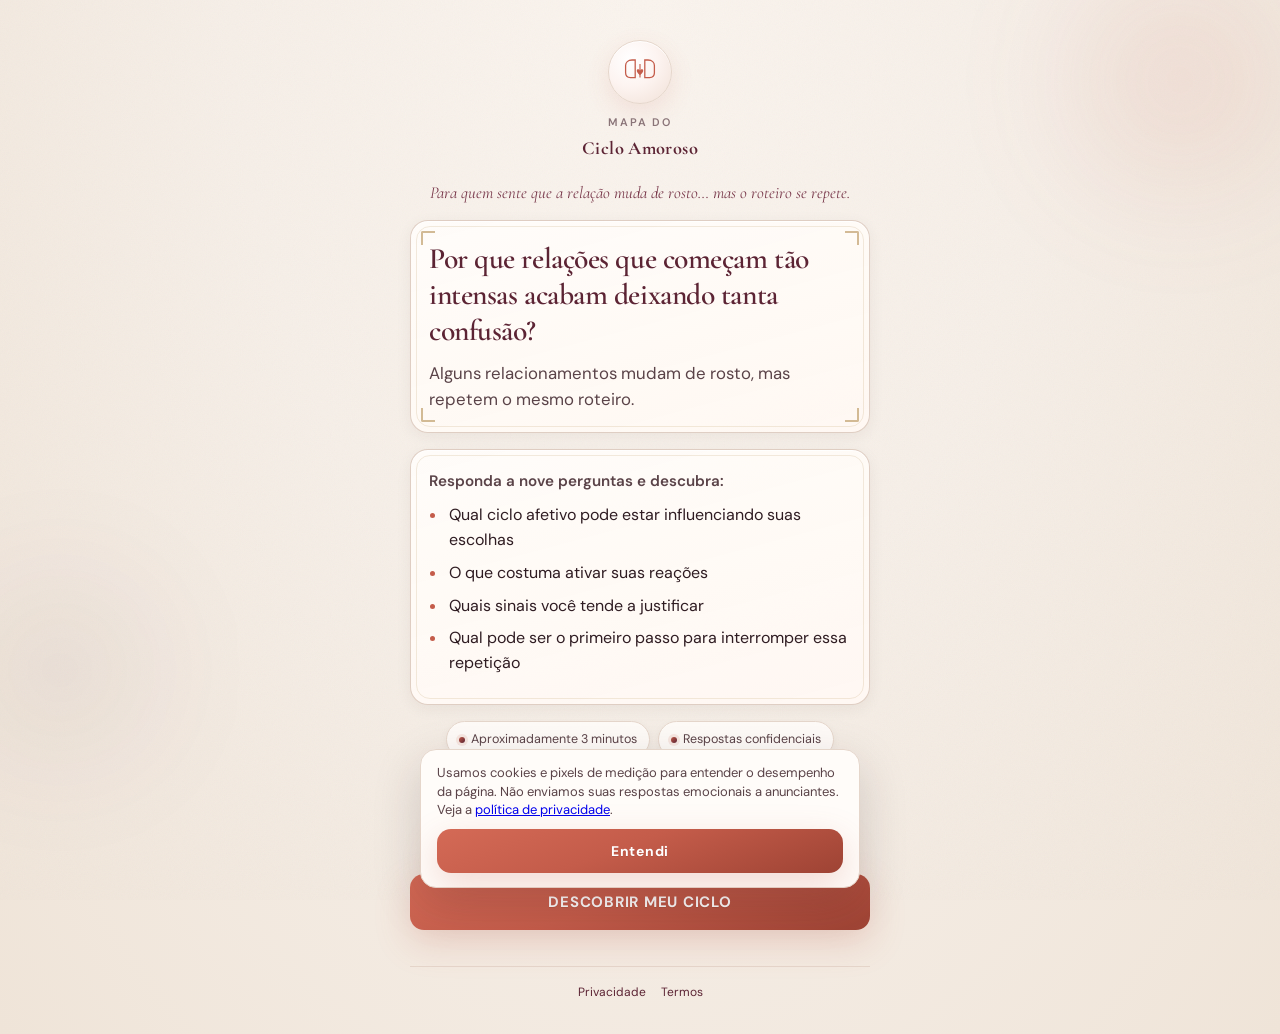
==== commit b5ce3190: "Redesign ICP + hyperframes + som no clique Visual premium (Cormorant/DM Sans, atmosfera, molduras), " ====
--- a/index.html
+++ b/index.html
@@ -3,9 +3,12 @@
 <head>
   <meta charset="UTF-8" />
   <meta name="viewport" content="width=device-width, initial-scale=1, viewport-fit=cover" />
-  <meta name="theme-color" content="#faf6f1" />
+  <meta name="theme-color" content="#f3ebe3" />
   <meta name="description" content="Mapa do Ciclo Amoroso — quiz de autoconhecimento sobre repetições emocionais nos relacionamentos." />
   <title>Mapa do Ciclo Amoroso</title>
+  <link rel="preconnect" href="https://fonts.googleapis.com" />
+  <link rel="preconnect" href="https://fonts.gstatic.com" crossorigin />
+  <link href="https://fonts.googleapis.com/css2?family=Cormorant+Garamond:ital,wght@0,500;0,600;0,700;1,500&family=DM+Sans:ital,opsz,wght@0,9..40,400;0,9..40,500;0,9..40,600;0,9..40,700;1,9..40,400&display=swap" rel="stylesheet" />
   <link rel="stylesheet" href="styles.css" />
   <!-- Meta Pixel Code -->
   <script>
@@ -27,28 +30,51 @@
   src="https://www.facebook.com/tr?id=4427665624163520&ev=PageView&noscript=1"
   alt="" /></noscript>
 
+  <!-- Atmosfera de fundo (ICP: intimidade, calor, segurança) -->
+  <div class="atmosphere" aria-hidden="true">
+    <div class="atm-glow atm-glow-a"></div>
+    <div class="atm-glow atm-glow-b"></div>
+    <div class="atm-grain"></div>
+  </div>
+
   <div id="app">
 
     <!-- ABERTURA -->
     <section class="page page-open" id="page-open" data-page="open">
       <div class="wrap">
-        <header class="brand">
-          <svg class="brand-mark" viewBox="0 0 48 40" fill="none" aria-hidden="true">
-            <path d="M6 12c0-4 3-7 8-7h4v22H12c-4 0-6-2-6-6V12z" stroke="currentColor" stroke-width="1.6"/>
-            <path d="M42 12c0-4-3-7-8-7h-4v22h6c4 0 6-2 6-6V12z" stroke="currentColor" stroke-width="1.6"/>
-            <path d="M24 10v17" stroke="currentColor" stroke-width="1.4"/>
-            <path d="M24 18.5c-1.2-2.4-4-2.4-4 0s4 5.5 4 5.5 4-3.1 4-5.5-2.8-2.4-4 0z" fill="#c45c4a"/>
-          </svg>
+        <header class="brand" data-stagger>
+          <div class="brand-orb">
+            <svg class="brand-mark" viewBox="0 0 48 40" fill="none" aria-hidden="true">
+              <path d="M6 12c0-4 3-7 8-7h4v22H12c-4 0-6-2-6-6V12z" stroke="currentColor" stroke-width="1.6"/>
+              <path d="M42 12c0-4-3-7-8-7h-4v22h6c4 0 6-2 6-6V12z" stroke="currentColor" stroke-width="1.6"/>
+              <path d="M24 10v17" stroke="currentColor" stroke-width="1.4"/>
+              <path d="M24 18.5c-1.2-2.4-4-2.4-4 0s4 5.5 4 5.5 4-3.1 4-5.5-2.8-2.4-4 0z" fill="#c45c4a"/>
+            </svg>
+          </div>
           <p class="brand-name">Mapa do <strong>Ciclo Amoroso</strong></p>
         </header>
 
-        <h1 class="open-title" id="open-title">Por que relações que começam tão intensas acabam deixando tanta confusão?</h1>
-        <p class="open-subtitle" id="open-subtitle">Alguns relacionamentos mudam de rosto, mas repetem o mesmo roteiro.</p>
-
-        <div class="open-support" id="open-support"></div>
-        <div class="chips" id="open-bullets"></div>
-
-        <button type="button" class="btn btn-primary btn-block" id="btn-start">DESCOBRIR MEU CICLO</button>
+        <p class="icp-mirror" data-stagger>
+          Para quem sente que a relação muda de rosto… mas o roteiro se repete.
+        </p>
+
+        <div class="hyperframe open-frame" data-stagger>
+          <span class="hf-corner hf-tl" aria-hidden="true"></span>
+          <span class="hf-corner hf-tr" aria-hidden="true"></span>
+          <span class="hf-corner hf-bl" aria-hidden="true"></span>
+          <span class="hf-corner hf-br" aria-hidden="true"></span>
+          <h1 class="open-title" id="open-title">Por que relações que começam tão intensas acabam deixando tanta confusão?</h1>
+          <p class="open-subtitle" id="open-subtitle">Alguns relacionamentos mudam de rosto, mas repetem o mesmo roteiro.</p>
+        </div>
+
+        <div class="hyperframe open-support" id="open-support" data-stagger></div>
+        <div class="chips" id="open-bullets" data-stagger></div>
+
+        <div class="icp-strip" data-stagger>
+          <p>Sem cadastro · Sem diagnóstico · Só clareza para você</p>
+        </div>
+
+        <button type="button" class="btn btn-primary btn-block btn-glow" id="btn-start" data-sound="cta">DESCOBRIR MEU CICLO</button>
 
         <footer class="site-footer">
           <a href="privacy.html">Privacidade</a>
@@ -61,7 +87,7 @@
     <section class="page page-quiz is-hidden" id="page-quiz" data-page="quiz" hidden>
       <div class="quiz-progress" id="quiz-progress">
         <div class="quiz-progress-top">
-          <button type="button" class="btn-back" id="btn-back" aria-label="Voltar">← Voltar</button>
+          <button type="button" class="btn-back" id="btn-back" aria-label="Voltar" data-sound="soft">← Voltar</button>
           <span class="quiz-progress-label" id="quiz-progress-label">Pergunta 1 de 9</span>
         </div>
         <div class="progress-track">
@@ -69,7 +95,14 @@
         </div>
       </div>
       <div class="wrap">
-        <h1 class="quiz-question" id="quiz-question"></h1>
+        <div class="hyperframe question-frame">
+          <span class="hf-corner hf-tl" aria-hidden="true"></span>
+          <span class="hf-corner hf-tr" aria-hidden="true"></span>
+          <span class="hf-corner hf-bl" aria-hidden="true"></span>
+          <span class="hf-corner hf-br" aria-hidden="true"></span>
+          <p class="question-kicker">Responda com o que mais se repete — não com o “certo”</p>
+          <h1 class="quiz-question" id="quiz-question"></h1>
+        </div>
         <div class="opt-list" id="quiz-options" role="list"></div>
       </div>
     </section>
@@ -77,11 +110,15 @@
     <!-- NOME (após Q3) -->
     <section class="page page-name is-hidden" id="page-name" data-page="name" hidden>
       <div class="wrap">
-        <div class="gate-card">
+        <div class="hyperframe gate-card">
+          <span class="hf-corner hf-tl" aria-hidden="true"></span>
+          <span class="hf-corner hf-tr" aria-hidden="true"></span>
+          <span class="hf-corner hf-bl" aria-hidden="true"></span>
+          <span class="hf-corner hf-br" aria-hidden="true"></span>
           <h1 class="gate-title" id="name-title">Suas primeiras respostas já apontam para uma maneira específica de buscar segurança emocional.</h1>
           <p class="gate-ask" id="name-ask">Como prefere ser chamada?</p>
           <p class="gate-help" id="name-help">Usaremos seu primeiro nome apenas para personalizar o resultado.</p>
-          <label class="sr-only" for="input-name" style="position:absolute;width:1px;height:1px;overflow:hidden;clip:rect(0,0,0,0)">Primeiro nome</label>
+          <label class="sr-only" for="input-name">Primeiro nome</label>
           <input
             type="text"
             id="input-name"
@@ -92,8 +129,8 @@
             placeholder="Primeiro nome (opcional)"
             inputmode="text"
           />
-          <button type="button" class="btn btn-primary btn-block" id="btn-name-continue">CONTINUAR MINHA ANÁLISE</button>
-          <button type="button" class="btn btn-ghost btn-block" id="btn-name-skip">Prefiro não informar</button>
+          <button type="button" class="btn btn-primary btn-block btn-glow" id="btn-name-continue" data-sound="cta">CONTINUAR MINHA ANÁLISE</button>
+          <button type="button" class="btn btn-ghost btn-block" id="btn-name-skip" data-sound="soft">Prefiro não informar</button>
         </div>
       </div>
     </section>
@@ -101,10 +138,15 @@
     <!-- MID (após Q6) -->
     <section class="page page-mid is-hidden" id="page-mid" data-page="mid" hidden>
       <div class="wrap">
-        <div class="gate-card">
+        <div class="hyperframe gate-card mid-glow">
+          <span class="hf-corner hf-tl" aria-hidden="true"></span>
+          <span class="hf-corner hf-tr" aria-hidden="true"></span>
+          <span class="hf-corner hf-bl" aria-hidden="true"></span>
+          <span class="hf-corner hf-br" aria-hidden="true"></span>
+          <div class="mid-pulse" aria-hidden="true"></div>
           <h1 class="gate-title" id="mid-title">Identificamos uma repetição importante</h1>
           <div class="mid-body" id="mid-body"></div>
-          <button type="button" class="btn btn-primary btn-block" id="btn-mid-continue">CONTINUAR MINHA ANÁLISE</button>
+          <button type="button" class="btn btn-primary btn-block btn-glow" id="btn-mid-continue" data-sound="cta">CONTINUAR MINHA ANÁLISE</button>
         </div>
       </div>
     </section>
@@ -112,10 +154,18 @@
     <!-- PROCESSAMENTO -->
     <section class="page page-process is-hidden" id="page-process" data-page="process" hidden>
       <div class="wrap process-inner">
-        <div class="process-spinner" aria-hidden="true"></div>
-        <p class="process-msg" id="process-msg">Organizando suas respostas…</p>
-        <div class="process-dims" id="process-dims"></div>
-        <p class="process-done" id="process-done" hidden>Seu resultado está pronto.</p>
+        <div class="hyperframe process-frame">
+          <span class="hf-corner hf-tl" aria-hidden="true"></span>
+          <span class="hf-corner hf-tr" aria-hidden="true"></span>
+          <span class="hf-corner hf-bl" aria-hidden="true"></span>
+          <span class="hf-corner hf-br" aria-hidden="true"></span>
+          <div class="process-orb" aria-hidden="true">
+            <div class="process-spinner"></div>
+          </div>
+          <p class="process-msg" id="process-msg">Organizando suas respostas…</p>
+          <div class="process-dims" id="process-dims"></div>
+          <p class="process-done" id="process-done" hidden>Seu resultado está pronto.</p>
+        </div>
       </div>
     </section>
 
@@ -140,11 +190,12 @@
   <!-- Cookies -->
   <div class="cookie-banner" id="cookie-banner" hidden>
     <p>Usamos cookies e pixels de medição para entender o desempenho da página. Não enviamos suas respostas emocionais a anunciantes. Veja a <a href="privacy.html">política de privacidade</a>.</p>
-    <button type="button" class="btn btn-primary btn-block" id="btn-cookie-ok">Entendi</button>
+    <button type="button" class="btn btn-primary btn-block" id="btn-cookie-ok" data-sound="click">Entendi</button>
   </div>
 
   <script src="config.js"></script>
   <script src="data.js"></script>
+  <script src="sound.js"></script>
   <script src="motion.js"></script>
   <script src="pixel.js"></script>
   <script src="analytics.js"></script>
--- a/styles.css
+++ b/styles.css
@@ -1,28 +1,36 @@
-/* Mapa do Ciclo Amoroso — creme, vinho, terracota · mobile-first */
+/* ==========================================================================
+   Mapa do Ciclo Amoroso — Vision + Taste + Hyperframes
+   ICP: mulheres BR 25–44 · intimidade · clareza · premium acessível
+   ========================================================================== */
 
 :root {
-  --bg: #faf6f1;
+  --bg: #f6efe8;
+  --bg-deep: #efe4d8;
   --bg-soft: #f3ebe3;
-  --ink: #3a2428;
-  --ink-soft: #5c4549;
-  --muted: #7a6568;
-  --line: #e8ddd4;
-  --card: #ffffff;
+  --card: #fffcf9;
+  --ink: #2f1c22;
+  --ink-soft: #5a4348;
+  --muted: #8a7478;
+  --line: #e5d6cb;
+  --line-strong: #d4bfb2;
   --terracotta: #c45c4a;
-  --terracotta-dark: #a34838;
-  --rose: #b85c5c;
-  --wine: #6b2d3c;
-  --bordô: #7a2e3e;
-  --shadow: 0 8px 28px rgba(58, 36, 40, 0.08);
-  --shadow-sm: 0 2px 12px rgba(58, 36, 40, 0.06);
-  --radius: 16px;
-  --radius-sm: 12px;
+  --terracotta-dark: #9e4334;
+  --rose: #c97b7b;
+  --wine: #5c2434;
+  --wine-soft: #7a3a4c;
+  --gold: #c4a574;
+  --gold-soft: rgba(196, 165, 116, 0.35);
+  --shadow: 0 16px 40px rgba(47, 28, 34, 0.1);
+  --shadow-sm: 0 4px 16px rgba(47, 28, 34, 0.06);
+  --shadow-glow: 0 12px 36px rgba(196, 92, 74, 0.22);
+  --radius: 18px;
+  --radius-sm: 14px;
   --max: 440px;
-  --font: "Segoe UI", system-ui, -apple-system, BlinkMacSystemFont, Roboto, "Helvetica Neue", Arial, sans-serif;
-  --font-display: Georgia, "Times New Roman", Times, serif;
+  --font: "DM Sans", system-ui, -apple-system, BlinkMacSystemFont, sans-serif;
+  --font-display: "Cormorant Garamond", Georgia, "Times New Roman", serif;
   --ease: cubic-bezier(0.22, 1, 0.36, 1);
   --ease-out: cubic-bezier(0.16, 1, 0.3, 1);
-  --dur: 0.28s;
+  --dur: 0.32s;
   --safe-b: env(safe-area-inset-bottom, 0px);
   --safe-t: env(safe-area-inset-top, 0px);
 }
@@ -47,6 +55,19 @@
   line-height: 1.55;
   -webkit-font-smoothing: antialiased;
   min-height: 100dvh;
+  overflow-x: hidden;
+  position: relative;
+}
+
+.sr-only {
+  position: absolute;
+  width: 1px;
+  height: 1px;
+  padding: 0;
+  margin: -1px;
+  overflow: hidden;
+  clip: rect(0, 0, 0, 0);
+  border: 0;
 }
 
 .is-hidden,
@@ -54,29 +75,82 @@
   display: none !important;
 }
 
+/* ── Atmosphere ── */
+.atmosphere {
+  position: fixed;
+  inset: 0;
+  pointer-events: none;
+  z-index: 0;
+  overflow: hidden;
+}
+
+.atm-glow {
+  position: absolute;
+  border-radius: 50%;
+  filter: blur(60px);
+  opacity: 0.55;
+  animation: drift 18s var(--ease) infinite alternate;
+}
+
+.atm-glow-a {
+  width: 320px;
+  height: 320px;
+  top: -80px;
+  right: -60px;
+  background: radial-gradient(circle, rgba(196, 92, 74, 0.28), transparent 70%);
+}
+
+.atm-glow-b {
+  width: 280px;
+  height: 280px;
+  bottom: 10%;
+  left: -80px;
+  background: radial-gradient(circle, rgba(92, 36, 52, 0.16), transparent 70%);
+  animation-delay: -6s;
+}
+
+.atm-grain {
+  position: absolute;
+  inset: 0;
+  opacity: 0.04;
+  background-image: url("data:image/svg+xml,%3Csvg viewBox='0 0 200 200' xmlns='http://www.w3.org/2000/svg'%3E%3Cfilter id='n'%3E%3CfeTurbulence type='fractalNoise' baseFrequency='0.85' numOctaves='4' stitchTiles='stitch'/%3E%3C/filter%3E%3Crect width='100%25' height='100%25' filter='url(%23n)'/%3E%3C/svg%3E");
+  background-size: 180px;
+}
+
+@keyframes drift {
+  from {
+    transform: translate(0, 0) scale(1);
+  }
+  to {
+    transform: translate(-18px, 22px) scale(1.08);
+  }
+}
+
 #app {
+  position: relative;
+  z-index: 1;
   min-height: 100dvh;
   transition: opacity var(--dur) var(--ease), transform var(--dur) var(--ease);
 }
 
 #app.page-out-fwd {
   opacity: 0;
-  transform: translateY(10px);
+  transform: translateY(14px) scale(0.985);
 }
 
 #app.page-out-back {
   opacity: 0;
-  transform: translateY(-8px);
+  transform: translateY(-10px) scale(0.99);
 }
 
 #app.page-in {
-  animation: pageIn 0.32s var(--ease-out) both;
+  animation: pageIn 0.42s var(--ease-out) both;
 }
 
 @keyframes pageIn {
   from {
     opacity: 0;
-    transform: translateY(12px);
+    transform: translateY(16px) scale(0.985);
   }
   to {
     opacity: 1;
@@ -95,26 +169,100 @@
   margin: 0 auto;
 }
 
-/* ── brand ── */
+/* ── Hyperframe system ── */
+.hyperframe {
+  position: relative;
+  background: linear-gradient(165deg, rgba(255, 252, 249, 0.97), rgba(255, 248, 243, 0.94));
+  border: 1px solid rgba(212, 191, 178, 0.75);
+  border-radius: var(--radius);
+  box-shadow: var(--shadow-sm), inset 0 1px 0 rgba(255, 255, 255, 0.85);
+  padding: 20px 18px;
+}
+
+.hyperframe::before {
+  content: "";
+  position: absolute;
+  inset: 5px;
+  border: 1px solid rgba(196, 165, 116, 0.22);
+  border-radius: calc(var(--radius) - 4px);
+  pointer-events: none;
+}
+
+.hf-corner {
+  position: absolute;
+  width: 14px;
+  height: 14px;
+  pointer-events: none;
+  z-index: 2;
+}
+
+.hf-tl {
+  top: 10px;
+  left: 10px;
+  border-top: 2px solid var(--gold);
+  border-left: 2px solid var(--gold);
+  border-radius: 2px 0 0 0;
+  opacity: 0.75;
+}
+
+.hf-tr {
+  top: 10px;
+  right: 10px;
+  border-top: 2px solid var(--gold);
+  border-right: 2px solid var(--gold);
+  border-radius: 0 2px 0 0;
+  opacity: 0.75;
+}
+
+.hf-bl {
+  bottom: 10px;
+  left: 10px;
+  border-bottom: 2px solid var(--gold);
+  border-left: 2px solid var(--gold);
+  border-radius: 0 0 0 2px;
+  opacity: 0.75;
+}
+
+.hf-br {
+  bottom: 10px;
+  right: 10px;
+  border-bottom: 2px solid var(--gold);
+  border-right: 2px solid var(--gold);
+  border-radius: 0 0 2px 0;
+  opacity: 0.75;
+}
+
+/* ── Brand ── */
 .brand {
   display: flex;
   flex-direction: column;
   align-items: center;
-  gap: 6px;
-  margin-bottom: 28px;
-  text-align: center;
+  gap: 10px;
+  margin-bottom: 18px;
+  text-align: center;
+}
+
+.brand-orb {
+  width: 64px;
+  height: 64px;
+  border-radius: 50%;
+  display: grid;
+  place-items: center;
+  background: radial-gradient(circle at 35% 30%, #fff 0%, #fdf4f1 45%, #f0e0d6 100%);
+  border: 1px solid var(--line);
+  box-shadow: 0 8px 24px rgba(196, 92, 74, 0.12), inset 0 1px 0 #fff;
 }
 
 .brand-mark {
-  width: 44px;
-  height: 36px;
+  width: 40px;
+  height: 32px;
   color: var(--terracotta);
 }
 
 .brand-name {
   margin: 0;
   font-size: 11px;
-  letter-spacing: 0.14em;
+  letter-spacing: 0.16em;
   text-transform: uppercase;
   color: var(--muted);
   font-weight: 600;
@@ -122,51 +270,85 @@
 
 .brand-name strong {
   display: block;
-  margin-top: 2px;
+  margin-top: 3px;
   font-size: 13px;
-  letter-spacing: 0.08em;
+  letter-spacing: 0.1em;
   color: var(--wine);
   font-weight: 700;
-}
-
-/* ── open ── */
+  font-family: var(--font-display);
+  text-transform: none;
+  font-size: 1.15rem;
+  letter-spacing: 0.02em;
+}
+
+/* ── ICP mirror ── */
+.icp-mirror {
+  margin: 0 0 16px;
+  text-align: center;
+  font-family: var(--font-display);
+  font-size: 1.05rem;
+  font-style: italic;
+  color: var(--wine-soft);
+  line-height: 1.4;
+  padding: 0 8px;
+}
+
+.icp-strip {
+  text-align: center;
+  margin: 0 0 18px;
+}
+
+.icp-strip p {
+  margin: 0;
+  display: inline-block;
+  font-size: 12px;
+  font-weight: 600;
+  color: var(--muted);
+  letter-spacing: 0.02em;
+  padding: 8px 14px;
+  border-radius: 999px;
+  background: rgba(255, 255, 255, 0.55);
+  border: 1px solid var(--line);
+}
+
+/* ── Open ── */
 .page-open {
   display: flex;
   flex-direction: column;
   justify-content: center;
 }
 
+.open-frame {
+  margin-bottom: 16px;
+  text-align: left;
+}
+
 .open-title {
   margin: 0 0 12px;
   font-family: var(--font-display);
-  font-size: clamp(1.45rem, 5.2vw, 1.75rem);
-  line-height: 1.28;
-  font-weight: 600;
-  color: var(--wine);
-  letter-spacing: -0.01em;
+  font-size: clamp(1.5rem, 5.4vw, 1.85rem);
+  line-height: 1.22;
+  font-weight: 600;
+  color: var(--wine);
+  letter-spacing: -0.015em;
 }
 
 .open-subtitle {
-  margin: 0 0 22px;
+  margin: 0;
   font-size: 1.05rem;
   color: var(--ink-soft);
   line-height: 1.5;
 }
 
 .open-support {
-  background: var(--card);
-  border-radius: var(--radius);
-  box-shadow: var(--shadow-sm);
-  padding: 18px 18px 14px;
-  margin-bottom: 18px;
-  border: 1px solid rgba(232, 221, 212, 0.8);
+  margin-bottom: 16px;
 }
 
 .open-support-lead {
   margin: 0 0 10px;
   font-size: 0.95rem;
   color: var(--ink-soft);
-  font-weight: 500;
+  font-weight: 600;
 }
 
 .open-support ul {
@@ -188,7 +370,8 @@
   display: flex;
   flex-wrap: wrap;
   gap: 8px;
-  margin: 0 0 28px;
+  margin: 0 0 16px;
+  justify-content: center;
 }
 
 .chip {
@@ -196,22 +379,24 @@
   align-items: center;
   gap: 6px;
   padding: 8px 12px;
-  background: var(--bg-soft);
+  background: rgba(255, 252, 249, 0.9);
   border-radius: 999px;
   font-size: 12.5px;
   color: var(--ink-soft);
   border: 1px solid var(--line);
+  box-shadow: 0 2px 8px rgba(47, 28, 34, 0.04);
 }
 
 .chip-dot {
   width: 6px;
   height: 6px;
   border-radius: 50%;
-  background: var(--terracotta);
+  background: linear-gradient(135deg, var(--terracotta), var(--wine));
   flex-shrink: 0;
-}
-
-/* ── buttons ── */
+  box-shadow: 0 0 0 3px rgba(196, 92, 74, 0.12);
+}
+
+/* ── Buttons ── */
 .btn {
   appearance: none;
   border: none;
@@ -219,28 +404,50 @@
   font-family: inherit;
   font-weight: 700;
   font-size: 15px;
-  letter-spacing: 0.04em;
+  letter-spacing: 0.05em;
   border-radius: 14px;
   padding: 16px 20px;
-  min-height: 54px;
-  transition: transform 0.15s var(--ease), background 0.2s, box-shadow 0.2s;
+  min-height: 56px;
+  transition: transform 0.15s var(--ease), background 0.2s, box-shadow 0.25s;
   position: relative;
   overflow: hidden;
   -webkit-tap-highlight-color: transparent;
 }
 
 .btn:active {
-  transform: scale(0.98);
+  transform: scale(0.975);
 }
 
 .btn-primary {
-  background: var(--terracotta);
+  background: linear-gradient(160deg, #d46a56 0%, var(--terracotta) 45%, var(--terracotta-dark) 100%);
   color: #fff;
-  box-shadow: 0 8px 20px rgba(196, 92, 74, 0.28);
+  box-shadow: var(--shadow-glow);
+  text-shadow: 0 1px 0 rgba(0, 0, 0, 0.08);
 }
 
 .btn-primary:hover {
-  background: var(--terracotta-dark);
+  background: linear-gradient(160deg, #c45c4a, var(--terracotta-dark));
+}
+
+.btn-glow::after {
+  content: "";
+  position: absolute;
+  inset: 0;
+  background: linear-gradient(120deg, transparent 30%, rgba(255, 255, 255, 0.22) 50%, transparent 70%);
+  transform: translateX(-120%);
+  animation: sheen 3.2s var(--ease) infinite;
+  pointer-events: none;
+}
+
+@keyframes sheen {
+  0%,
+  55% {
+    transform: translateX(-120%);
+  }
+  75%,
+  100% {
+    transform: translateX(120%);
+  }
 }
 
 .btn-block {
@@ -269,25 +476,25 @@
   font-weight: 600;
 }
 
-/* ── progress ── */
+/* ── Progress ── */
 .quiz-progress {
   position: sticky;
   top: 0;
   z-index: 20;
-  background: rgba(250, 246, 241, 0.92);
-  backdrop-filter: blur(10px);
-  -webkit-backdrop-filter: blur(10px);
-  padding: 12px 20px 10px;
+  background: rgba(246, 239, 232, 0.88);
+  backdrop-filter: blur(14px) saturate(1.2);
+  -webkit-backdrop-filter: blur(14px) saturate(1.2);
+  padding: 12px 20px 12px;
   margin: calc(-20px - var(--safe-t)) -20px 18px;
   padding-top: calc(12px + var(--safe-t));
-  border-bottom: 1px solid transparent;
+  border-bottom: 1px solid rgba(232, 221, 212, 0.6);
 }
 
 .quiz-progress-top {
   display: flex;
   align-items: center;
   justify-content: space-between;
-  margin-bottom: 8px;
+  margin-bottom: 10px;
   max-width: var(--max);
   margin-left: auto;
   margin-right: auto;
@@ -297,46 +504,62 @@
   font-size: 12px;
   color: var(--muted);
   font-weight: 600;
-  letter-spacing: 0.02em;
+  letter-spacing: 0.04em;
 }
 
 .btn-back {
   appearance: none;
   border: none;
-  background: transparent;
+  background: rgba(255, 255, 255, 0.6);
   color: var(--wine);
   font-size: 13px;
   font-weight: 600;
   cursor: pointer;
-  padding: 6px 8px;
-  margin: -6px;
+  padding: 8px 12px;
   font-family: inherit;
+  border-radius: 999px;
+  border: 1px solid var(--line);
   -webkit-tap-highlight-color: transparent;
 }
 
 .progress-track {
-  height: 4px;
-  background: var(--line);
+  height: 5px;
+  background: rgba(232, 221, 212, 0.9);
   border-radius: 99px;
   overflow: hidden;
   max-width: var(--max);
   margin: 0 auto;
+  box-shadow: inset 0 1px 2px rgba(47, 28, 34, 0.06);
 }
 
 .progress-fill {
   height: 100%;
   width: 0%;
-  background: linear-gradient(90deg, var(--rose), var(--terracotta));
+  background: linear-gradient(90deg, var(--rose), var(--terracotta), var(--wine-soft));
   border-radius: 99px;
-  transition: width 0.4s var(--ease);
-}
-
-/* ── quiz ── */
+  transition: width 0.45s var(--ease);
+  box-shadow: 0 0 12px rgba(196, 92, 74, 0.45);
+}
+
+/* ── Quiz ── */
+.question-frame {
+  margin-bottom: 16px;
+}
+
+.question-kicker {
+  margin: 0 0 10px;
+  font-size: 11px;
+  text-transform: uppercase;
+  letter-spacing: 0.1em;
+  color: var(--terracotta);
+  font-weight: 700;
+}
+
 .quiz-question {
-  margin: 0 0 20px;
+  margin: 0;
   font-family: var(--font-display);
-  font-size: clamp(1.25rem, 4.8vw, 1.45rem);
-  line-height: 1.32;
+  font-size: clamp(1.3rem, 5vw, 1.55rem);
+  line-height: 1.28;
   color: var(--wine);
   font-weight: 600;
 }
@@ -344,13 +567,13 @@
 .opt-list {
   display: flex;
   flex-direction: column;
-  gap: 10px;
+  gap: 11px;
 }
 
 .opt-btn {
   appearance: none;
   border: 1.5px solid var(--line);
-  background: var(--card);
+  background: linear-gradient(180deg, #fffcf9, #faf4ee);
   border-radius: var(--radius-sm);
   padding: 16px 16px;
   text-align: left;
@@ -360,26 +583,42 @@
   line-height: 1.4;
   color: var(--ink);
   box-shadow: var(--shadow-sm);
-  transition: border-color 0.2s, background 0.2s, transform 0.15s, box-shadow 0.2s;
-  min-height: 56px;
+  transition: border-color 0.2s, background 0.2s, transform 0.15s, box-shadow 0.25s;
+  min-height: 58px;
   -webkit-tap-highlight-color: transparent;
   position: relative;
   overflow: hidden;
 }
 
+.opt-btn::before {
+  content: "";
+  position: absolute;
+  left: 0;
+  top: 0;
+  bottom: 0;
+  width: 3px;
+  background: transparent;
+  transition: background 0.2s;
+}
+
 .opt-btn:active {
-  transform: scale(0.99);
+  transform: scale(0.985);
 }
 
 .opt-btn.is-selected,
 .opt-btn.is-confirm {
-  border-color: var(--terracotta);
-  background: #fdf4f1;
-  box-shadow: 0 4px 16px rgba(196, 92, 74, 0.15);
+  border-color: rgba(196, 92, 74, 0.55);
+  background: linear-gradient(180deg, #fff8f5, #fdf0eb);
+  box-shadow: 0 8px 24px rgba(196, 92, 74, 0.14);
+}
+
+.opt-btn.is-selected::before,
+.opt-btn.is-confirm::before {
+  background: linear-gradient(180deg, var(--terracotta), var(--wine));
 }
 
 .opt-btn.is-confirm {
-  animation: optPulse 0.35s var(--ease);
+  animation: optPulse 0.4s var(--ease);
 }
 
 @keyframes optPulse {
@@ -387,7 +626,7 @@
     transform: scale(1);
   }
   40% {
-    transform: scale(1.015);
+    transform: scale(1.02);
   }
   100% {
     transform: scale(1);
@@ -400,35 +639,30 @@
 
 .opt-text {
   display: block;
-}
-
-/* stagger */
-.opt-btn[data-stagger],
-.opt-btn {
-  opacity: 1;
+  padding-left: 4px;
 }
 
 .opt-list .opt-btn {
-  animation: optIn 0.35s var(--ease-out) both;
+  animation: optIn 0.4s var(--ease-out) both;
 }
 
 .opt-list .opt-btn:nth-child(1) {
-  animation-delay: 0.02s;
+  animation-delay: 0.03s;
 }
 .opt-list .opt-btn:nth-child(2) {
-  animation-delay: 0.06s;
+  animation-delay: 0.08s;
 }
 .opt-list .opt-btn:nth-child(3) {
-  animation-delay: 0.1s;
+  animation-delay: 0.13s;
 }
 .opt-list .opt-btn:nth-child(4) {
-  animation-delay: 0.14s;
+  animation-delay: 0.18s;
 }
 
 @keyframes optIn {
   from {
     opacity: 0;
-    transform: translateY(8px);
+    transform: translateY(12px) scale(0.98);
   }
   to {
     opacity: 1;
@@ -436,28 +670,24 @@
   }
 }
 
-/* ── name / mid cards ── */
+/* ── Gates ── */
 .gate-card {
-  background: var(--card);
-  border-radius: var(--radius);
-  box-shadow: var(--shadow);
   padding: 24px 20px;
-  border: 1px solid rgba(232, 221, 212, 0.9);
 }
 
 .gate-title {
   margin: 0 0 16px;
   font-family: var(--font-display);
-  font-size: 1.2rem;
-  line-height: 1.35;
+  font-size: 1.28rem;
+  line-height: 1.32;
   color: var(--wine);
   font-weight: 600;
 }
 
 .gate-ask {
   margin: 0 0 6px;
-  font-size: 1.05rem;
-  font-weight: 600;
+  font-size: 1.08rem;
+  font-weight: 700;
   color: var(--ink);
 }
 
@@ -471,22 +701,51 @@
   width: 100%;
   border: 1.5px solid var(--line);
   border-radius: 12px;
-  padding: 14px 16px;
+  padding: 15px 16px;
   font-size: 16px;
   font-family: inherit;
   color: var(--ink);
   background: #fff;
   margin-bottom: 14px;
   outline: none;
-  transition: border-color 0.2s;
+  transition: border-color 0.2s, box-shadow 0.2s;
 }
 
 .input-name:focus {
   border-color: var(--terracotta);
+  box-shadow: 0 0 0 4px rgba(196, 92, 74, 0.12);
 }
 
 .input-name::placeholder {
   color: #b0a0a3;
+}
+
+.mid-glow {
+  overflow: hidden;
+}
+
+.mid-pulse {
+  position: absolute;
+  top: -40px;
+  right: -40px;
+  width: 140px;
+  height: 140px;
+  border-radius: 50%;
+  background: radial-gradient(circle, rgba(196, 92, 74, 0.18), transparent 70%);
+  animation: pulseSoft 3s ease-in-out infinite;
+  pointer-events: none;
+}
+
+@keyframes pulseSoft {
+  0%,
+  100% {
+    transform: scale(1);
+    opacity: 0.7;
+  }
+  50% {
+    transform: scale(1.15);
+    opacity: 1;
+  }
 }
 
 .mid-body p {
@@ -509,11 +768,11 @@
 
 .mid-footer {
   margin-top: 16px !important;
-  font-weight: 600;
+  font-weight: 700;
   color: var(--wine) !important;
 }
 
-/* ── process ── */
+/* ── Process ── */
 .page-process {
   display: flex;
   align-items: center;
@@ -525,14 +784,30 @@
   width: 100%;
 }
 
+.process-frame {
+  padding: 28px 20px;
+}
+
+.process-orb {
+  width: 72px;
+  height: 72px;
+  margin: 0 auto 20px;
+  border-radius: 50%;
+  display: grid;
+  place-items: center;
+  background: radial-gradient(circle at 40% 35%, #fff, #fdf0eb);
+  border: 1px solid var(--line);
+  box-shadow: 0 8px 28px rgba(196, 92, 74, 0.15);
+}
+
 .process-spinner {
-  width: 52px;
-  height: 52px;
-  margin: 0 auto 22px;
+  width: 36px;
+  height: 36px;
   border-radius: 50%;
   border: 3px solid var(--line);
   border-top-color: var(--terracotta);
-  animation: spin 0.9s linear infinite;
+  border-right-color: var(--wine-soft);
+  animation: spin 0.85s linear infinite;
 }
 
 @keyframes spin {
@@ -542,17 +817,17 @@
 }
 
 .process-msg {
-  margin: 0 0 28px;
+  margin: 0 0 24px;
   font-family: var(--font-display);
-  font-size: 1.15rem;
-  color: var(--wine);
-  font-weight: 600;
-  min-height: 2.4em;
+  font-size: 1.25rem;
+  color: var(--wine);
+  font-weight: 600;
+  min-height: 2.5em;
 }
 
 .process-dims {
   text-align: left;
-  margin-bottom: 24px;
+  margin-bottom: 20px;
 }
 
 .dim-row {
@@ -563,12 +838,12 @@
   display: block;
   font-size: 12px;
   color: var(--muted);
-  margin-bottom: 4px;
+  margin-bottom: 5px;
   font-weight: 600;
 }
 
 .dim-bar {
-  height: 6px;
+  height: 7px;
   background: var(--line);
   border-radius: 99px;
   overflow: hidden;
@@ -576,7 +851,7 @@
 
 .dim-fill {
   height: 100%;
-  background: linear-gradient(90deg, var(--rose), var(--terracotta));
+  background: linear-gradient(90deg, var(--rose), var(--terracotta), var(--wine-soft));
   border-radius: 99px;
   transition: width 0.55s var(--ease);
 }
@@ -585,14 +860,14 @@
   margin: 0;
   font-weight: 700;
   color: var(--terracotta);
-  font-size: 1.05rem;
-  animation: fadeUp 0.4s var(--ease-out);
+  font-size: 1.08rem;
+  animation: fadeUp 0.45s var(--ease-out);
 }
 
 @keyframes fadeUp {
   from {
     opacity: 0;
-    transform: translateY(6px);
+    transform: translateY(8px);
   }
   to {
     opacity: 1;
@@ -600,42 +875,45 @@
   }
 }
 
-/* ── result ── */
+/* ── Result ── */
 .result-hello {
   margin: 0 0 8px;
   color: var(--muted);
   font-size: 0.95rem;
+  text-align: center;
 }
 
 .result-title {
   margin: 0 0 14px;
   font-family: var(--font-display);
-  font-size: clamp(1.35rem, 5vw, 1.6rem);
-  line-height: 1.28;
-  color: var(--wine);
-  font-weight: 600;
+  font-size: clamp(1.4rem, 5.2vw, 1.7rem);
+  line-height: 1.25;
+  color: var(--wine);
+  font-weight: 600;
+  text-align: center;
 }
 
 .result-desc {
-  margin: 0 0 22px;
+  margin: 0 0 20px;
   color: var(--ink-soft);
   font-size: 1rem;
 }
 
 .result-block {
-  background: var(--card);
+  background: linear-gradient(165deg, #fffcf9, #faf4ee);
   border-radius: var(--radius-sm);
-  padding: 16px 16px;
+  padding: 16px;
   margin-bottom: 12px;
   box-shadow: var(--shadow-sm);
-  border: 1px solid rgba(232, 221, 212, 0.85);
+  border: 1px solid rgba(232, 221, 212, 0.9);
+  position: relative;
 }
 
 .result-block h2 {
   margin: 0 0 8px;
-  font-size: 0.8rem;
+  font-size: 0.78rem;
   text-transform: uppercase;
-  letter-spacing: 0.08em;
+  letter-spacing: 0.1em;
   color: var(--terracotta);
   font-weight: 700;
   font-family: var(--font);
@@ -661,7 +939,7 @@
 }
 
 .result-ex {
-  background: #fdf4f1;
+  background: linear-gradient(165deg, #fdf4f1, #f8e9e4);
 }
 
 .card-soft {
@@ -707,7 +985,7 @@
 }
 
 .chart-bar {
-  height: 8px;
+  height: 9px;
   background: var(--line);
   border-radius: 99px;
   overflow: hidden;
@@ -715,9 +993,9 @@
 
 .chart-fill {
   height: 100%;
-  background: linear-gradient(90deg, #d48474, var(--terracotta));
+  background: linear-gradient(90deg, #d48474, var(--terracotta), var(--wine-soft));
   border-radius: 99px;
-  transition: width 0.8s var(--ease);
+  transition: width 0.9s var(--ease);
 }
 
 .result-cta-wrap {
@@ -727,39 +1005,50 @@
 
 .result-bridge {
   margin: 0 0 14px;
-  font-size: 1.02rem;
+  font-size: 1.05rem;
   color: var(--wine);
   font-weight: 600;
   text-align: center;
   line-height: 1.4;
-}
-
-/* ── offer ── */
+  font-family: var(--font-display);
+  font-size: 1.2rem;
+}
+
+/* ── Offer / bonuses ── */
 .offer-bridge {
   margin: 0 0 16px;
-  font-size: 1.05rem;
+  font-size: 1.08rem;
   color: var(--ink-soft);
   text-align: center;
   line-height: 1.45;
+  font-family: var(--font-display);
+  font-size: 1.2rem;
+  color: var(--wine-soft);
 }
 
 .map-preview {
-  margin-bottom: 22px;
+  margin-bottom: 20px;
 }
 
 .card {
-  background: var(--card);
+  background: linear-gradient(165deg, #fffcf9, #faf4ee);
   border-radius: var(--radius);
   box-shadow: var(--shadow);
   padding: 18px;
   border: 1px solid rgba(232, 221, 212, 0.9);
+  position: relative;
+}
+
+.map-preview.card {
+  border: 1px solid rgba(196, 165, 116, 0.35);
+  box-shadow: var(--shadow), inset 0 0 0 1px rgba(255, 255, 255, 0.6);
 }
 
 .map-preview-kicker {
   margin: 0 0 12px;
   font-size: 12px;
   text-transform: uppercase;
-  letter-spacing: 0.1em;
+  letter-spacing: 0.12em;
   color: var(--muted);
   font-weight: 700;
 }
@@ -768,7 +1057,7 @@
   display: flex;
   justify-content: space-between;
   gap: 12px;
-  padding: 10px 0;
+  padding: 12px 0;
   border-bottom: 1px solid var(--line);
   font-size: 0.92rem;
 }
@@ -780,13 +1069,16 @@
 .map-preview-row strong {
   color: var(--wine);
   text-align: right;
+  font-family: var(--font-display);
+  font-size: 1.05rem;
+  font-weight: 600;
 }
 
 .map-preview-blur {
   margin-top: 14px;
-  padding: 16px;
+  padding: 18px 16px;
   border-radius: 12px;
-  background: linear-gradient(180deg, var(--bg-soft), #efe4dc);
+  background: linear-gradient(180deg, var(--bg-soft), #ebe0d6);
   position: relative;
   overflow: hidden;
   text-align: center;
@@ -805,17 +1097,162 @@
   font-size: 12px;
   font-weight: 700;
   color: var(--wine);
-  background: rgba(255, 255, 255, 0.85);
-  padding: 6px 12px;
+  background: rgba(255, 255, 255, 0.9);
+  padding: 7px 14px;
   border-radius: 999px;
   border: 1px solid var(--line);
+  box-shadow: var(--shadow-sm);
+}
+
+.bonus-section {
+  margin: 0 0 24px;
+  padding: 4px 0;
+}
+
+.bonus-section-title {
+  margin: 0 0 8px;
+  font-family: var(--font-display);
+  font-size: clamp(1.25rem, 4.8vw, 1.5rem);
+  color: var(--wine);
+  font-weight: 600;
+  line-height: 1.25;
+  text-align: center;
+}
+
+.bonus-section-sub {
+  margin: 0 0 16px;
+  font-size: 0.95rem;
+  color: var(--ink-soft);
+  text-align: center;
+  line-height: 1.45;
+}
+
+.bonus-list {
+  display: flex;
+  flex-direction: column;
+  gap: 12px;
+  margin-bottom: 14px;
+}
+
+.bonus-card {
+  background: linear-gradient(165deg, #fffcf9, #faf4ee);
+  border: 1px solid var(--line);
+  border-radius: var(--radius-sm);
+  padding: 15px 14px 13px;
+  box-shadow: var(--shadow-sm);
+  border-left: 3px solid var(--terracotta);
+  position: relative;
+  overflow: hidden;
+}
+
+.bonus-card::after {
+  content: "";
+  position: absolute;
+  top: 0;
+  right: 0;
+  width: 80px;
+  height: 80px;
+  background: radial-gradient(circle, rgba(196, 165, 116, 0.12), transparent 70%);
+  pointer-events: none;
+}
+
+.bonus-card-top {
+  display: flex;
+  justify-content: space-between;
+  align-items: center;
+  gap: 8px;
+  margin-bottom: 8px;
+  flex-wrap: wrap;
+}
+
+.bonus-num {
+  font-size: 11px;
+  font-weight: 700;
+  letter-spacing: 0.08em;
+  text-transform: uppercase;
+  color: var(--terracotta);
+  background: #fdf4f1;
+  padding: 4px 10px;
+  border-radius: 999px;
+}
+
+.bonus-value {
+  font-size: 11px;
+  font-weight: 600;
+  color: var(--muted);
+}
+
+.bonus-name {
+  margin: 0 0 4px;
+  font-size: 1rem;
+  color: var(--wine);
+  font-weight: 700;
+  line-height: 1.3;
+  font-family: var(--font);
+}
+
+.bonus-alt {
+  margin: 0 0 8px;
+  font-size: 12px;
+  color: var(--muted);
+  font-style: italic;
+}
+
+.bonus-desc {
+  margin: 0 0 10px;
+  font-size: 0.9rem;
+  color: var(--ink-soft);
+  line-height: 1.45;
+}
+
+.bonus-included {
+  display: inline-block;
+  font-size: 11px;
+  font-weight: 700;
+  color: var(--terracotta-dark);
+  background: #fdf4f1;
+  border: 1px solid #eccbc3;
+  padding: 4px 10px;
+  border-radius: 999px;
+}
+
+.bonus-total {
+  display: flex;
+  justify-content: space-between;
+  align-items: center;
+  gap: 12px;
+  background: linear-gradient(135deg, #5c2434, #8a3d4e);
+  color: #fff;
+  border-radius: var(--radius-sm);
+  padding: 15px 16px;
+  margin-bottom: 10px;
+  box-shadow: 0 10px 28px rgba(92, 36, 52, 0.25);
+}
+
+.bonus-total span {
+  font-size: 0.9rem;
+  opacity: 0.95;
+}
+
+.bonus-total strong {
+  font-size: 1.3rem;
+  font-weight: 800;
+  letter-spacing: -0.02em;
+}
+
+.bonus-note {
+  margin: 0;
+  font-size: 12px;
+  color: var(--muted);
+  text-align: center;
+  line-height: 1.4;
 }
 
 .offer-title {
   margin: 0 0 12px;
   font-family: var(--font-display);
-  font-size: clamp(1.3rem, 5vw, 1.55rem);
-  line-height: 1.28;
+  font-size: clamp(1.35rem, 5.2vw, 1.65rem);
+  line-height: 1.25;
   color: var(--wine);
   font-weight: 600;
 }
@@ -835,7 +1272,7 @@
   display: flex;
   gap: 10px;
   align-items: flex-start;
-  padding: 10px 0;
+  padding: 11px 0;
   border-bottom: 1px solid var(--line);
   font-size: 0.95rem;
   color: var(--ink);
@@ -845,10 +1282,6 @@
   color: var(--muted);
 }
 
-.offer-feat.is-locked span:last-child {
-  filter: none;
-}
-
 .feat-icon {
   flex-shrink: 0;
   width: 22px;
@@ -860,6 +1293,7 @@
 .price-box {
   text-align: center;
   margin-bottom: 16px;
+  border: 1px solid rgba(196, 165, 116, 0.35);
 }
 
 .price-anchor {
@@ -880,10 +1314,11 @@
 
 .price-main strong {
   display: inline-block;
-  font-size: 1.65rem;
+  font-size: 1.75rem;
   color: var(--terracotta);
   font-weight: 800;
   letter-spacing: -0.02em;
+  font-family: var(--font-display);
 }
 
 .price-perks {
@@ -916,7 +1351,7 @@
   line-height: 1.45;
 }
 
-/* ── footer legal ── */
+/* ── Footer / cookie ── */
 .site-footer {
   margin-top: 36px;
   padding-top: 16px;
@@ -936,7 +1371,6 @@
   text-decoration: underline;
 }
 
-/* ── cookie ── */
 .cookie-banner {
   position: fixed;
   left: 12px;
@@ -944,8 +1378,8 @@
   bottom: calc(12px + var(--safe-b));
   z-index: 50;
   background: var(--card);
-  border-radius: 14px;
-  box-shadow: 0 12px 40px rgba(58, 36, 40, 0.16);
+  border-radius: 16px;
+  box-shadow: 0 16px 48px rgba(47, 28, 34, 0.18);
   padding: 14px 16px;
   border: 1px solid var(--line);
   max-width: 440px;
@@ -968,14 +1402,14 @@
   font-size: 14px;
 }
 
-/* ── ripple ── */
+/* ── Ripple ── */
 .ripple-ink {
   position: absolute;
   width: 12px;
   height: 12px;
   margin: -6px 0 0 -6px;
   border-radius: 50%;
-  background: rgba(196, 92, 74, 0.25);
+  background: rgba(196, 92, 74, 0.28);
   pointer-events: none;
   animation: ripple 0.55s var(--ease-out) forwards;
 }
@@ -987,7 +1421,20 @@
   }
 }
 
-/* ── legal pages ── */
+/* ── Stagger helpers ── */
+[data-stagger] {
+  opacity: 0;
+  transform: translateY(10px);
+  transition: opacity 0.45s var(--ease-out), transform 0.45s var(--ease-out);
+  transition-delay: calc(var(--i, 0) * 0.06s);
+}
+
+[data-stagger].is-in {
+  opacity: 1;
+  transform: none;
+}
+
+/* ── Legal / thanks ── */
 .legal-page {
   max-width: 640px;
   margin: 0 auto;
@@ -1017,7 +1464,6 @@
   color: var(--terracotta);
 }
 
-/* ── thanks / upsell ── */
 .thanks-hero {
   text-align: center;
   padding: 12px 0 8px;
@@ -1053,7 +1499,7 @@
   margin: 12px 0;
 }
 
-/* ── reduced motion ── */
+/* ── Reduced motion ── */
 @media (prefers-reduced-motion: reduce) {
   *,
   *::before,
@@ -1067,15 +1513,32 @@
     animation: none;
     border-top-color: var(--terracotta);
   }
-}
-
-/* ── desktop confort ── */
+
+  .atm-glow {
+    animation: none;
+  }
+
+  .btn-glow::after {
+    animation: none;
+    display: none;
+  }
+
+  [data-stagger] {
+    opacity: 1;
+    transform: none;
+  }
+}
+
 @media (min-width: 720px) {
   body {
-    background: linear-gradient(180deg, #faf6f1 0%, #f0e6dc 100%);
+    background: radial-gradient(ellipse at 50% 0%, #faf4ee 0%, var(--bg) 45%, var(--bg-deep) 100%);
   }
 
   .page {
     padding-top: calc(40px + var(--safe-t));
   }
-}
+
+  .wrap {
+    max-width: 460px;
+  }
+}
